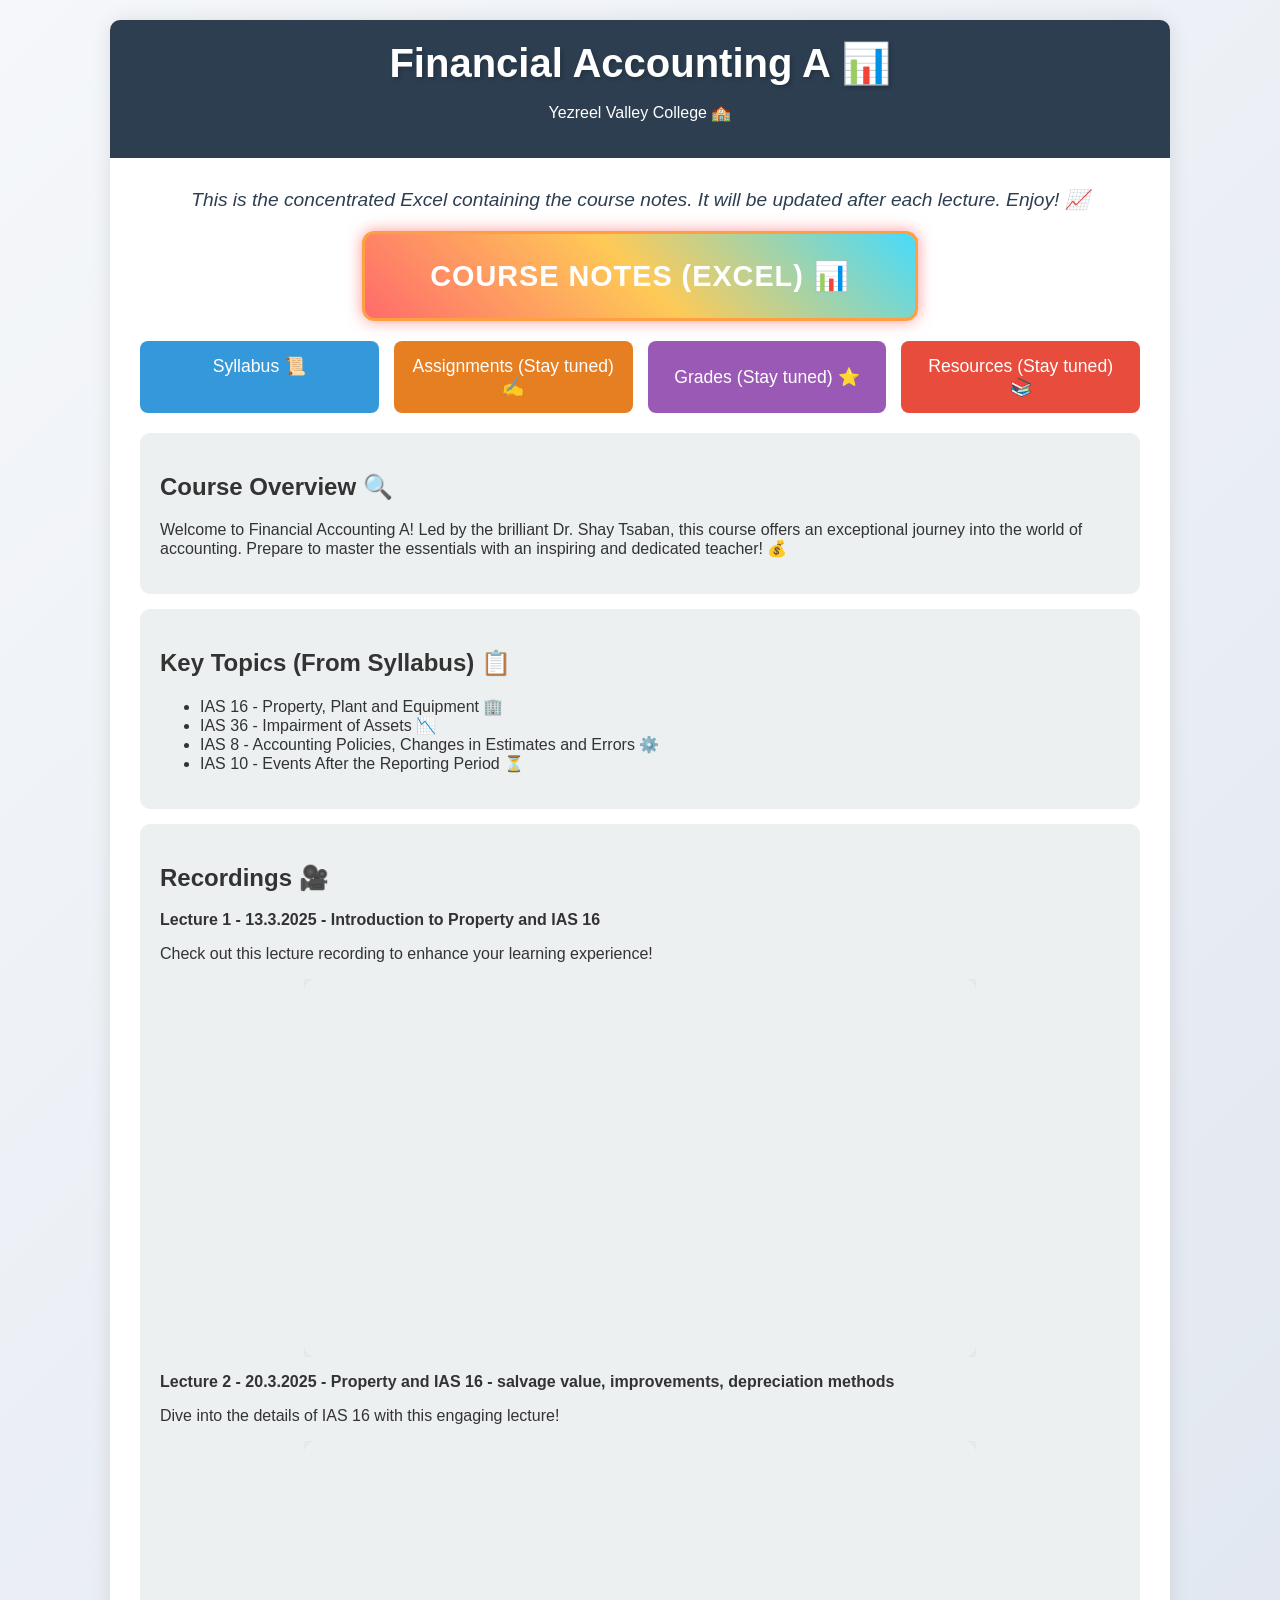
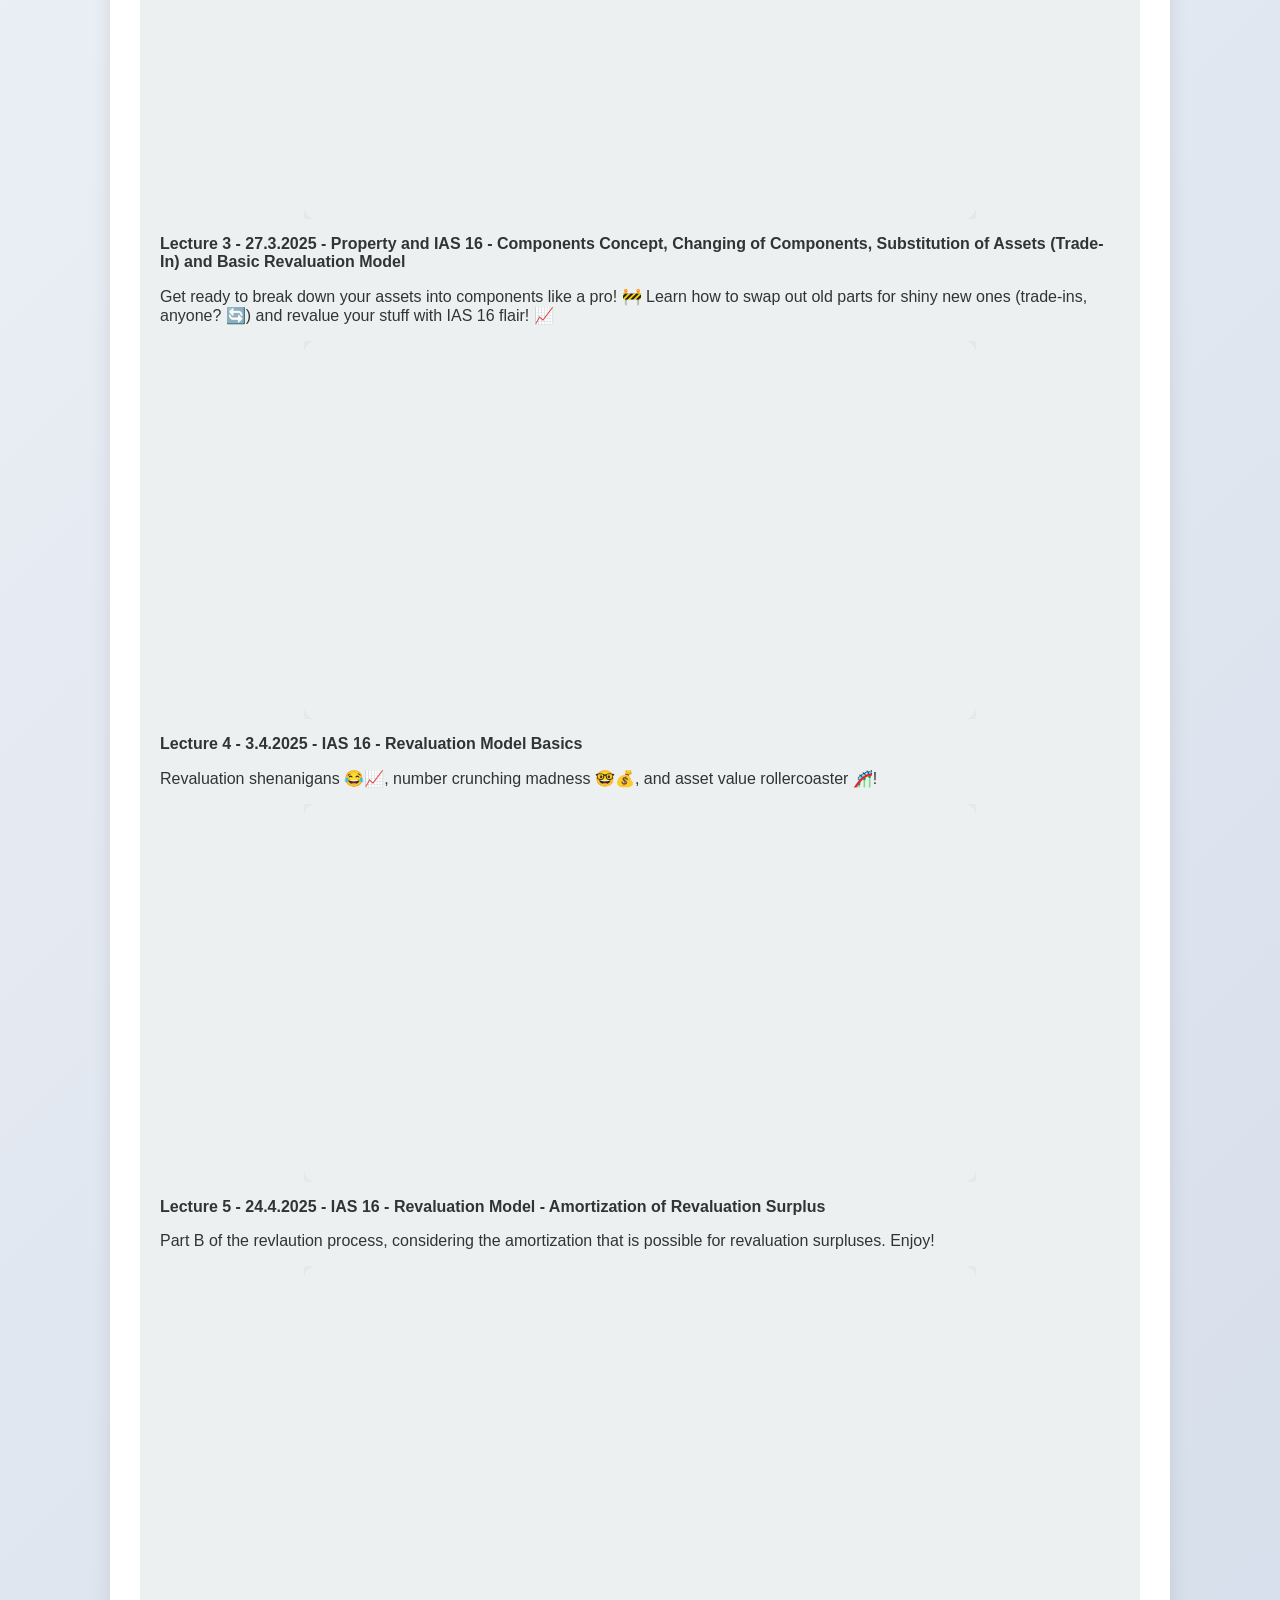
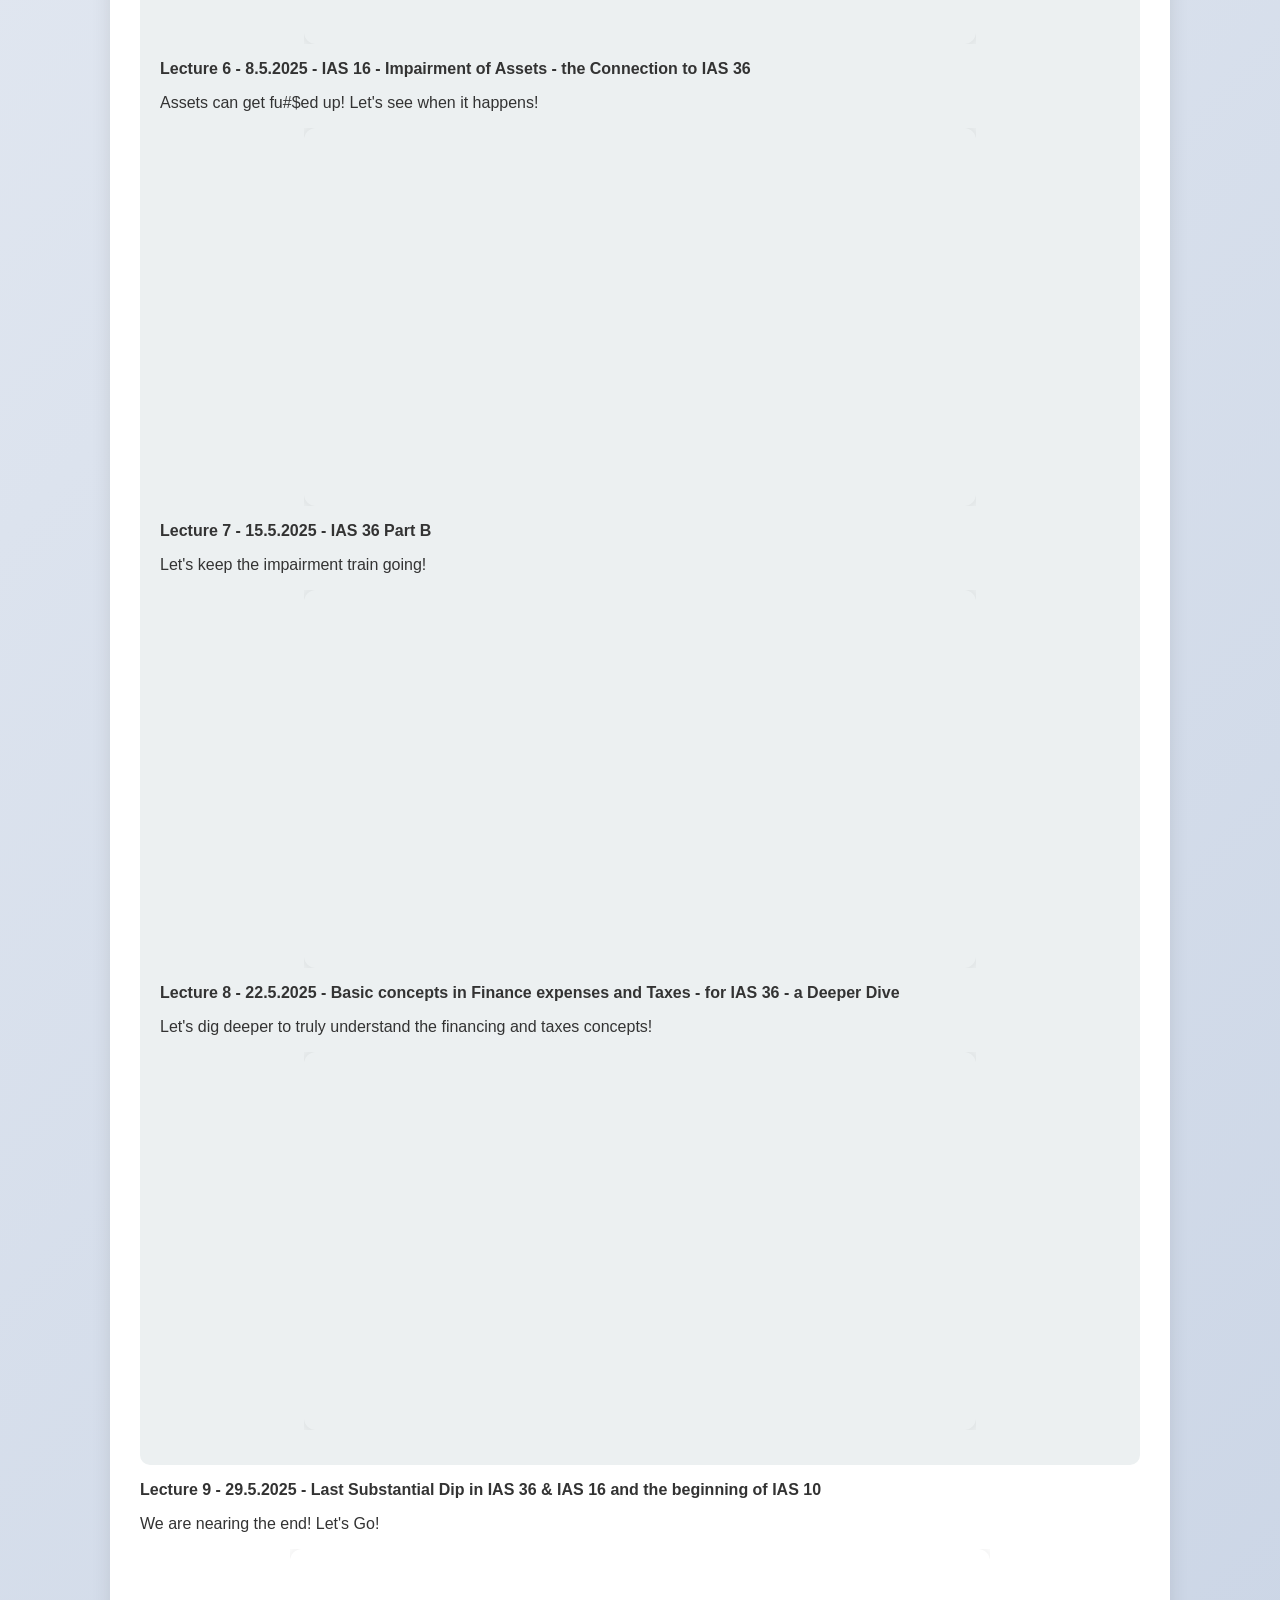
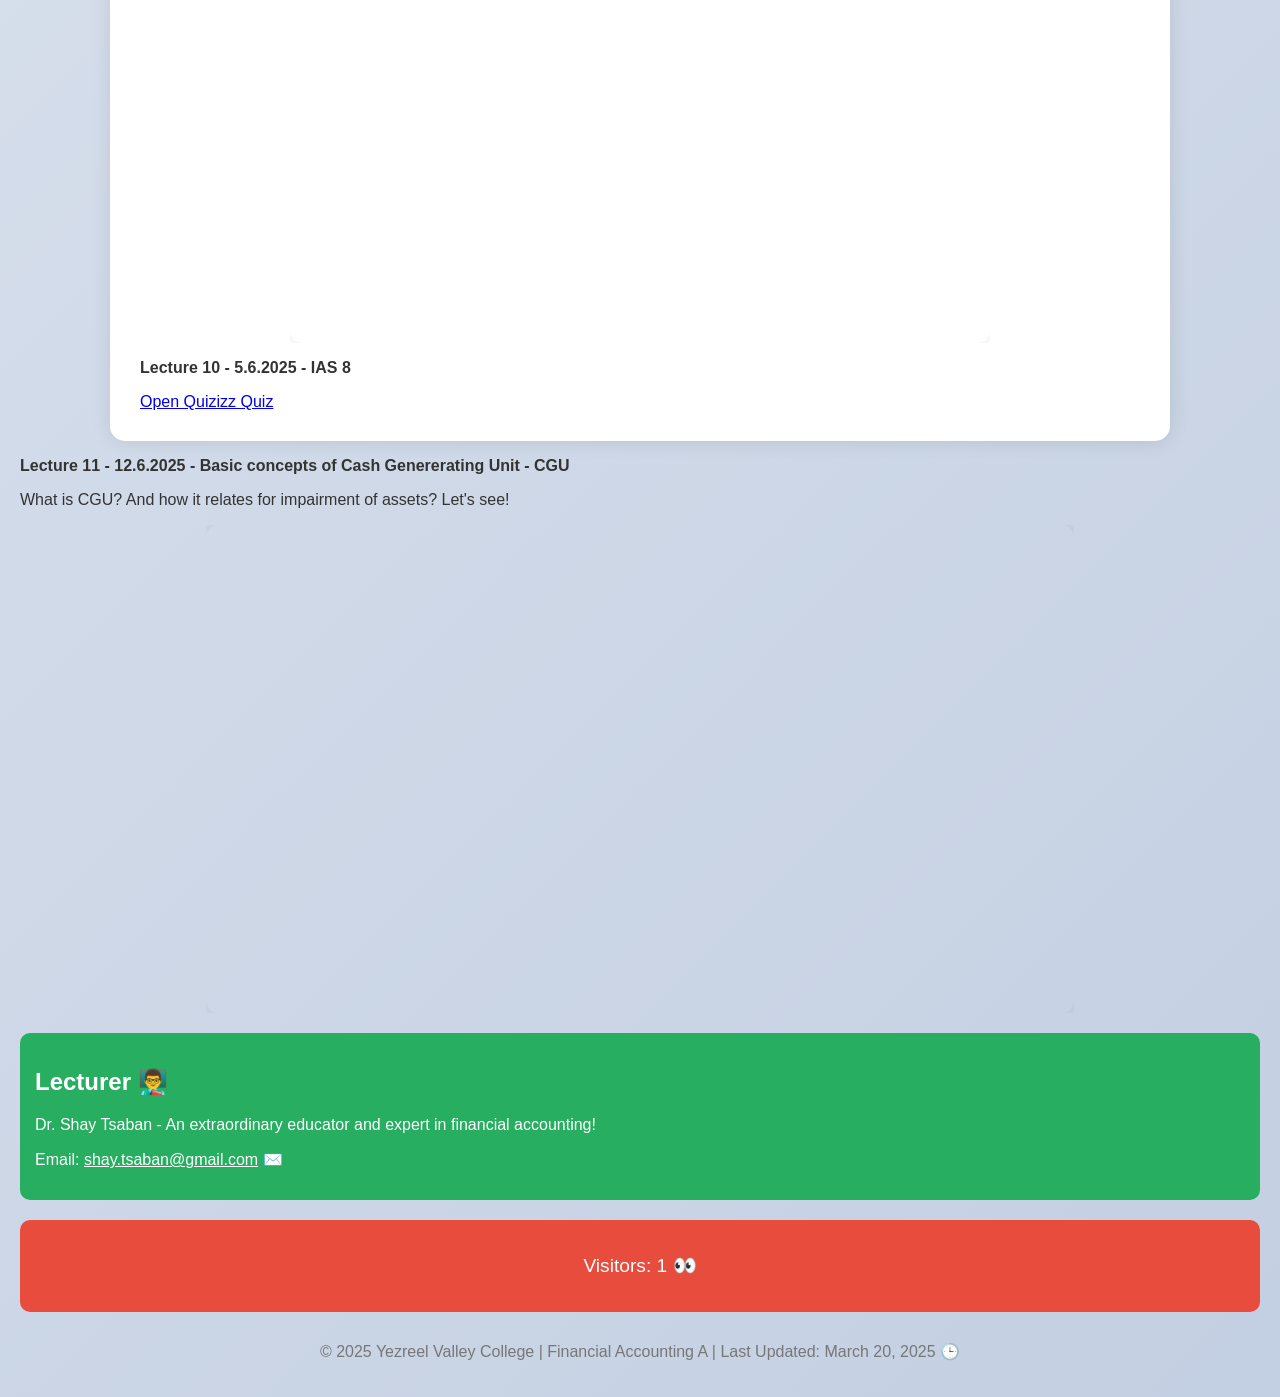
==== index.html @ 27a2b687 "Update index.html" ====
<!DOCTYPE html>
<html lang="en">
<head>
    <meta charset="UTF-8">
    <meta name="viewport" content="width=device-width, initial-scale=1.0">
    <title>Financial Accounting A - Yezreel Valley College 📚</title>
    <style>
        body {
            font-family: 'Arial', sans-serif;
            background: linear-gradient(135deg, #f5f7fa 0%, #c3cfe2 100%);
            margin: 0;
            padding: 20px;
            color: #333;
            overflow-x: hidden;
        }
        .container {
            max-width: 1000px;
            margin: 0 auto;
            background: white;
            border-radius: 15px;
            box-shadow: 0 0 20px rgba(0,0,0,0.1);
            padding: 30px;
            position: relative;
        }
        header {
            text-align: center;
            padding: 20px;
            background: #2c3e50;
            color: white;
            border-radius: 10px 10px 0 0;
            margin: -30px -30px 30px -30px;
            transition: box-shadow 0.3s ease;
        }
        header:hover {
            box-shadow: 0 0 20px rgba(44,62,80,0.8);
        }
        h1 {
            margin: 0;
            font-size: 2.5em;
            text-shadow: 2px 2px 4px rgba(0,0,0,0.2);
        }
        .button-grid {
            display: grid;
            grid-template-columns: repeat(auto-fit, minmax(200px, 1fr));
            gap: 15px;
            margin: 20px 0;
        }
        .btn {
            padding: 15px;
            border: none;
            border-radius: 8px;
            cursor: pointer;
            font-size: 1.1em;
            transition: all 0.3s ease;
            background: #3498db;
            color: white;
            text-decoration: none;
            display: block;
            text-align: center;
            position: relative;
            overflow: hidden;
        }
        .btn:hover {
            transform: translateY(-2px) rotate(2deg);
            box-shadow: 0 5px 15px rgba(0,0,0,0.2);
        }
        .btn::after {
            content: '';
            position: absolute;
            top: 50%;
            left: 50%;
            width: 0;
            height: 0;
            background: rgba(255,255,255,0.2);
            border-radius: 50%;
            transform: translate(-50%, -50%);
            transition: width 0.4s ease, height 0.4s ease;
        }
        .btn:hover::after {
            width: 200%;
            height: 200%;
        }
        .highlight-btn {
            padding: 25px;
            font-size: 1.8em;
            font-weight: bold;
            background: linear-gradient(45deg, #ff6b6b, #feca57, #48dbfb);
            border: 3px solid #ff9f43;
            border-radius: 12px;
            box-shadow: 0 0 15px rgba(255, 107, 107, 0.7);
            margin: 20px auto;
            max-width: 500px;
            text-transform: uppercase;
            letter-spacing: 1px;
            transition: all 0.3s ease;
            display: block;
            text-align: center;
        }
        .highlight-btn:hover {
            transform: scale(1.05) rotate(1deg);
            box-shadow: 0 0 25px rgba(255, 107, 107, 0.9);
        }
        .category {
            background: #ecf0f1;
            padding: 20px;
            border-radius: 10px;
            margin: 15px 0;
            transition: all 0.3s ease;
        }
        .category:hover {
            background: #dfe6e9;
            transform: translateX(5px);
        }
        .lecturer-info {
            background: #27ae60;
            color: white;
            padding: 15px;
            border-radius: 10px;
            margin-top: 20px;
            transition: all 0.3s ease;
        }
        .lecturer-info:hover {
            box-shadow: 0 0 15px rgba(39, 174, 96, 0.7);
        }
        .counter {
            text-align: center;
            padding: 15px;
            background: #e74c3c;
            color: white;
            border-radius: 10px;
            margin-top: 20px;
            font-size: 1.2em;
            transition: all 0.3s ease;
        }
        .counter:hover {
            transform: scale(1.05);
        }
        footer {
            text-align: center;
            margin-top: 30px;
            color: #777;
            transition: all 0.3s ease;
        }
        footer:hover {
            color: #555;
        }
        @keyframes fadeIn {
            from { opacity: 0; }
            to { opacity: 1; }
        }
        @keyframes fadeInUp {
            from { opacity: 0; transform: translateY(20px); }
            to { opacity: 1; transform: translateY(0); }
        }
        @keyframes slideIn {
            from { opacity: 0; transform: translateX(-20px); }
            to { opacity: 1; transform: translateX(0); }
        }
        .container {
            animation: fadeIn 1s ease-in;
        }
        .excel-note {
            margin: 15px 0;
            font-style: italic;
            color: #2c3e50;
            font-size: 1.2em;
            text-align: center;
            transition: all 0.3s ease;
        }
        .excel-note:hover {
            color: #1abc9c;
        }
        .video-container {
            position: relative;
            width: 70%; /* Smaller width */
            margin: 15px auto; /* Centered */
            padding-bottom: 39.375%; /* Adjusted aspect ratio (70% of 56.25%) */
            height: 0;
            overflow: hidden;
            transition: transform 0.3s ease;
        }
        .video-container:hover {
            transform: scale(1.02);
        }
        .video-container iframe {
            position: absolute;
            top: 0;
            left: 0;
            width: 100%;
            height: 100%;
            border-radius: 12px; /* Rounded corners */
            box-shadow: 0 0 15px rgba(0,0,0,0.1);
        }
    </style>
</head>
<body>
    <div class="container">
        <header>
            <h1>Financial Accounting A 📊</h1>
            <p>Yezreel Valley College 🏫</p>
        </header>

        <div class="excel-note">
            This is the concentrated Excel containing the course notes. It will be updated after each lecture. Enjoy! 📈
        </div>
        <a href="https://github.com/shaytsaban/YVCFinAccA/raw/main/Course%20Notes%20-%20YVC%20Fin%20A%20-%202025%20B.xlsx" class="btn highlight-btn">Course Notes (Excel) 📊</a>

        <div class="button-grid">
            <a href="https://github.com/shaytsaban/YVCFinAccA/raw/main/Financial%20Accounting%20A%20-%20Syllabus.pdf" class="btn">Syllabus 📜</a>
            <button class="btn" style="background: #e67e22" onclick="alert('Stay tuned!')">
                Assignments (Stay tuned) ✍️
            </button>
            <button class="btn" style="background: #9b59b6" onclick="alert('Stay tuned!')">
                Grades (Stay tuned) ⭐
            </button>
            <button class="btn" style="background: #e74c3c" onclick="alert('Stay tuned!')">
                Resources (Stay tuned) 📚
            </button>
        </div>

        <div class="category">
            <h2>Course Overview 🔍</h2>
            <p>Welcome to Financial Accounting A! Led by the brilliant Dr. Shay Tsaban, this course offers an exceptional journey into the world of accounting. Prepare to master the essentials with an inspiring and dedicated teacher! 💰</p>
        </div>

        <div class="category">
            <h2>Key Topics (From Syllabus) 📋</h2>
            <ul>
                <li>IAS 16 - Property, Plant and Equipment 🏢</li>
                <li>IAS 36 - Impairment of Assets 📉</li>
                <li>IAS 8 - Accounting Policies, Changes in Estimates and Errors ⚙️</li>
                <li>IAS 10 - Events After the Reporting Period ⏳</li>
            </ul>
        </div>

        <div class="category">
            <h2>Recordings 🎥</h2>
            <p><strong>Lecture 1 - 13.3.2025 - Introduction to Property and IAS 16</strong></p>
            <p>Check out this lecture recording to enhance your learning experience!</p>
            <div class="video-container">
                <iframe src="https://www.youtube.com/embed/DMWg-SrPpmc" frameborder="0" allow="accelerometer; autoplay; clipboard-write; encrypted-media; gyroscope; picture-in-picture" allowfullscreen></iframe>
            </div>
            <p><strong>Lecture 2 - 20.3.2025 - Property and IAS 16 - salvage value, improvements, depreciation methods</strong></p>
            <p>Dive into the details of IAS 16 with this engaging lecture!</p>
            <div class="video-container">
                <iframe src="https://www.youtube.com/embed/LKuo5WRTrh8" frameborder="0" allow="accelerometer; autoplay; clipboard-write; encrypted-media; gyroscope; picture-in-picture" allowfullscreen></iframe>
            </div>
            <p><strong>Lecture 3 - 27.3.2025 - Property and IAS 16 - Components Concept, Changing of Components, Substitution of Assets (Trade-In) and Basic Revaluation Model</strong></p>
            <p>Get ready to break down your assets into components like a pro! 🚧 Learn how to swap out old parts for shiny new ones (trade-ins, anyone? 🔄) and revalue your stuff with IAS 16 flair! 📈</p>
            <div class="video-container">
                <iframe src="https://www.youtube.com/embed/6YOSaDskgyI" frameborder="0" allow="accelerometer; autoplay; clipboard-write; encrypted-media; gyroscope; picture-in-picture" allowfullscreen></iframe>
            </div>
            <p><strong>Lecture 4 - 3.4.2025 - IAS 16 - Revaluation Model Basics</strong></p>
            <p>Revaluation shenanigans 😂📈, number crunching madness 🤓💰, and asset value rollercoaster 🎢!</p>
            <div class="video-container">
                <iframe src="https://www.youtube.com/embed/mf5O8areWRs" frameborder="0" allow="accelerometer; autoplay; clipboard-write; encrypted-media; gyroscope; picture-in-picture" allowfullscreen></iframe>
            </div>
            <p><strong>Lecture 5 - 24.4.2025 - IAS 16 - Revaluation Model - Amortization of Revaluation Surplus </strong></p>
            <p>Part B of the revlaution process, considering the amortization that is possible for revaluation surpluses. Enjoy!</p>
            <div class="video-container">
                <iframe src="https://www.youtube.com/embed/5jWdg-n2x0E" frameborder="0" allow="accelerometer; autoplay; clipboard-write; encrypted-media; gyroscope; picture-in-picture" allowfullscreen></iframe>
            </div>
            <p><strong>Lecture 6 - 8.5.2025 - IAS 16 - Impairment of Assets - the Connection to IAS 36 </strong></p>
            <p>Assets can get fu#$ed up! Let's see when it happens!</p>
            <div class="video-container">
                <iframe src="https://www.youtube.com/embed/Y8Tw2hZIz34" frameborder="0" allow="accelerometer; autoplay; clipboard-write; encrypted-media; gyroscope; picture-in-picture" allowfullscreen></iframe>
            </div>
            <p><strong>Lecture 7 - 15.5.2025 - IAS 36 Part B</strong></p>
            <p>Let's keep the impairment train going!</p>
            <div class="video-container">
                <iframe src="https://www.youtube.com/embed/BpLoh9Jkvlc" frameborder="0" allow="accelerometer; autoplay; clipboard-write; encrypted-media; gyroscope; picture-in-picture" allowfullscreen></iframe>
            </div>
            <p><strong>Lecture 8 - 22.5.2025 - Basic concepts in Finance expenses and Taxes - for IAS 36 - a Deeper Dive</strong></p>
            <p>Let's dig deeper to truly understand the financing and taxes concepts!</p>
            <div class="video-container">
                <iframe src="https://www.youtube.com/embed/7ZWFU-voS34" frameborder="0" allow="accelerometer; autoplay; clipboard-write; encrypted-media; gyroscope; picture-in-picture" allowfullscreen></iframe>
            </div>
            </div>
            <p><strong>Lecture 9 - 29.5.2025 - Last Substantial Dip in IAS 36 & IAS 16 and the beginning of IAS 10</strong></p>
            <p>We are nearing the end! Let's Go!</p>
            <div class="video-container">
                <iframe src="https://www.youtube.com/embed/iEgC9aA9f6A" frameborder="0" allow="accelerometer; autoplay; clipboard-write; encrypted-media; gyroscope; picture-in-picture" allowfullscreen></iframe>
            </div>
            <p><strong>Lecture 10 - 5.6.2025 - IAS 8</strong></p>

        <a href="https://quizizz.com/join?gc=230262&source=liveDashboard" target="_blank">
  Open Quizizz Quiz
</a>

        </div>
            <p><strong>Lecture 11 - 12.6.2025 - Basic concepts of Cash Genererating Unit - CGU</strong></p>
            <p>What is CGU? And how it relates for impairment of assets? Let's see! </p>
            <div class="video-container">
                <iframe src="https://www.youtube.com/embed/0mB-JazwRTM" frameborder="0" allow="accelerometer; autoplay; clipboard-write; encrypted-media; gyroscope; picture-in-picture" allowfullscreen></iframe>
        </div>

        <div class="lecturer-info">
            <h2>Lecturer 👨‍🏫</h2>
            <p>Dr. Shay Tsaban - An extraordinary educator and expert in financial accounting!</p>
            <p>Email: <a href="mailto:shay.tsaban@gmail.com" style="color: #fff; text-decoration: underline;">shay.tsaban@gmail.com</a> ✉️</p>
        </div>

        <div class="counter">
            <p>Visitors: <span id="visitCount">0</span> 👀</p>
        </div>
    </div>

    <footer>
        <p>© 2025 Yezreel Valley College | Financial Accounting A | Last Updated: March 20, 2025 🕒</p>
    </footer>

    <script>
        // Improved visit counter with session handling
        function updateVisitCount() {
            let visits = parseInt(sessionStorage.getItem('visitCount')) || 0;
            if (!sessionStorage.getItem('visited')) {
                visits++;
                sessionStorage.setItem('visitCount', visits);
                sessionStorage.setItem('visited', 'true');
            }
            document.getElementById('visitCount').textContent = visits;
        }

        // Reset visited flag on page unload to count new sessions
        window.addEventListener('unload', () => {
            sessionStorage.removeItem('visited');
        });

        // Update counter on page load
        window.onload = updateVisitCount;

        // Enhanced button animations
        const buttons = document.querySelectorAll('.btn');
        buttons.forEach(btn => {
            btn.addEventListener('click', () => {
                btn.style.transform = 'scale(0.95) rotate(2deg)';
                setTimeout(() => {
                    btn.style.transform = 'scale(1)';
                }, 100);
            });
        });
    </script>
</body>
</html>
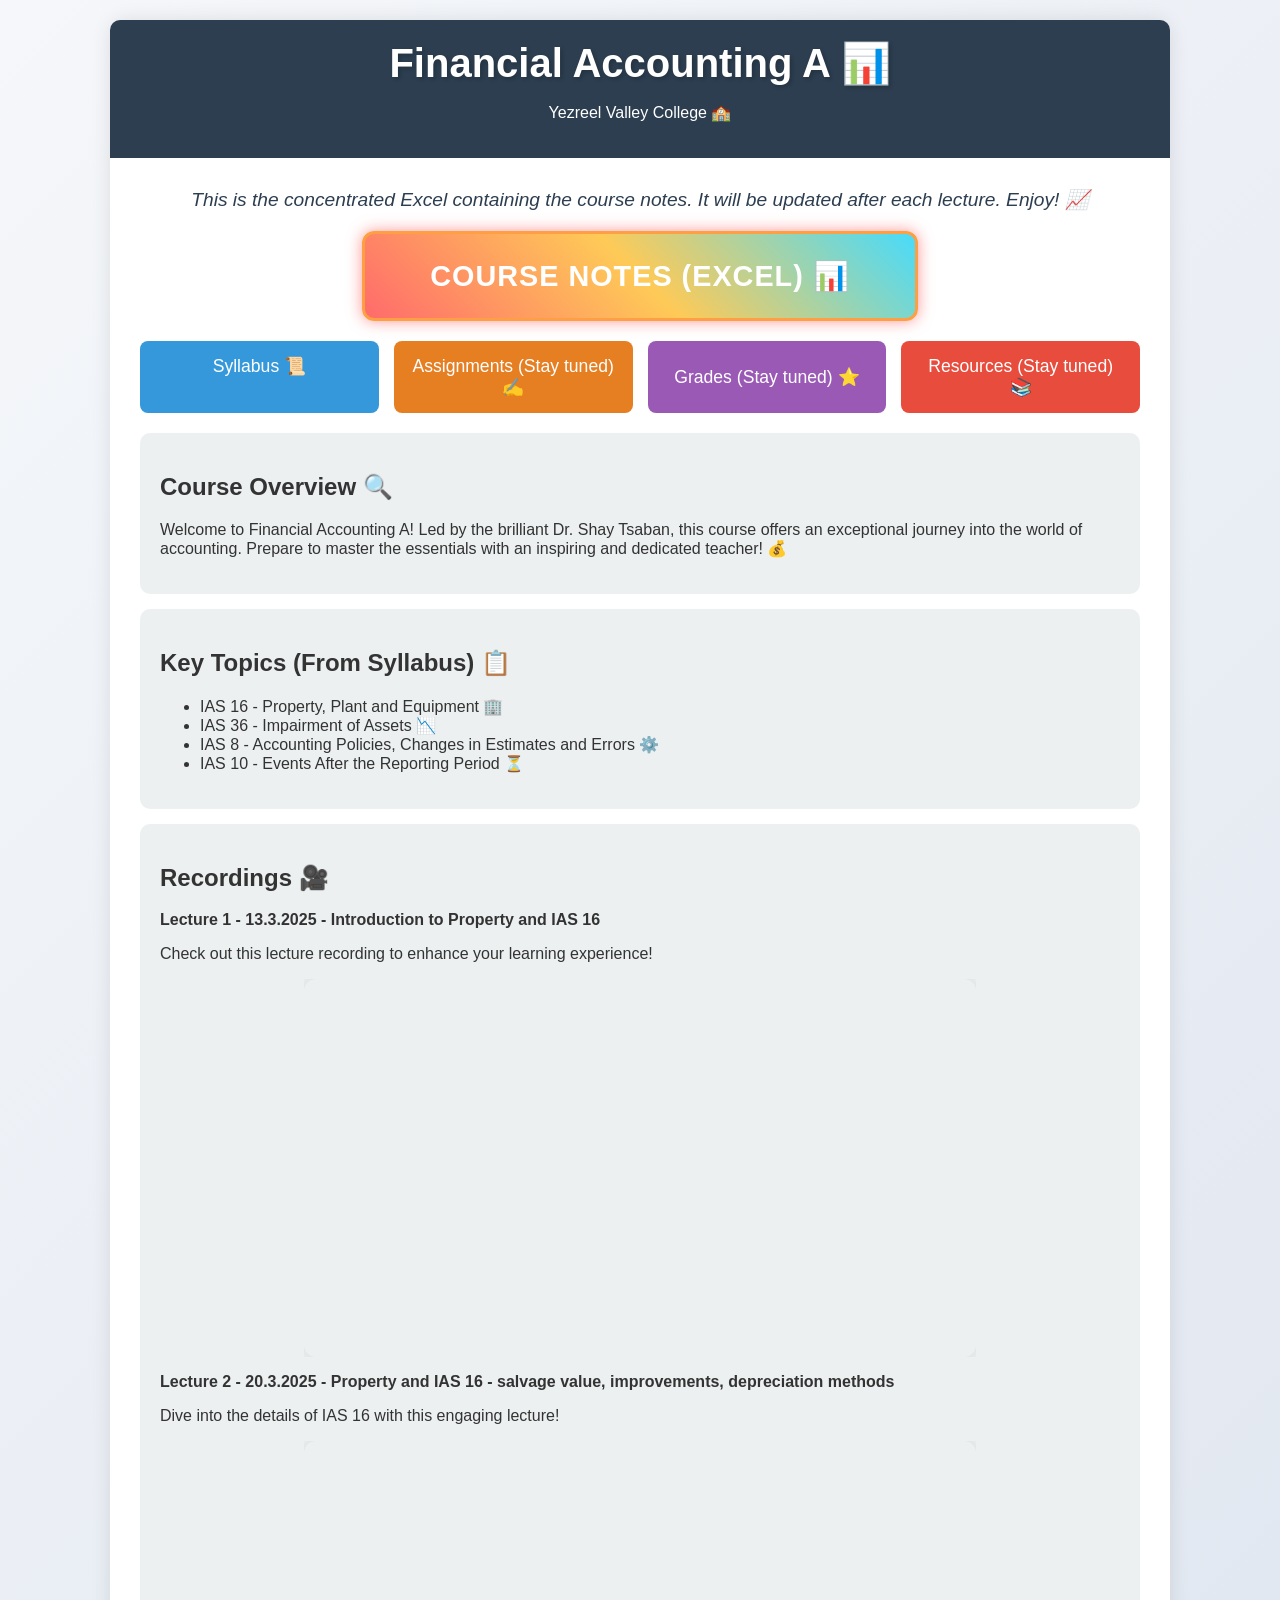
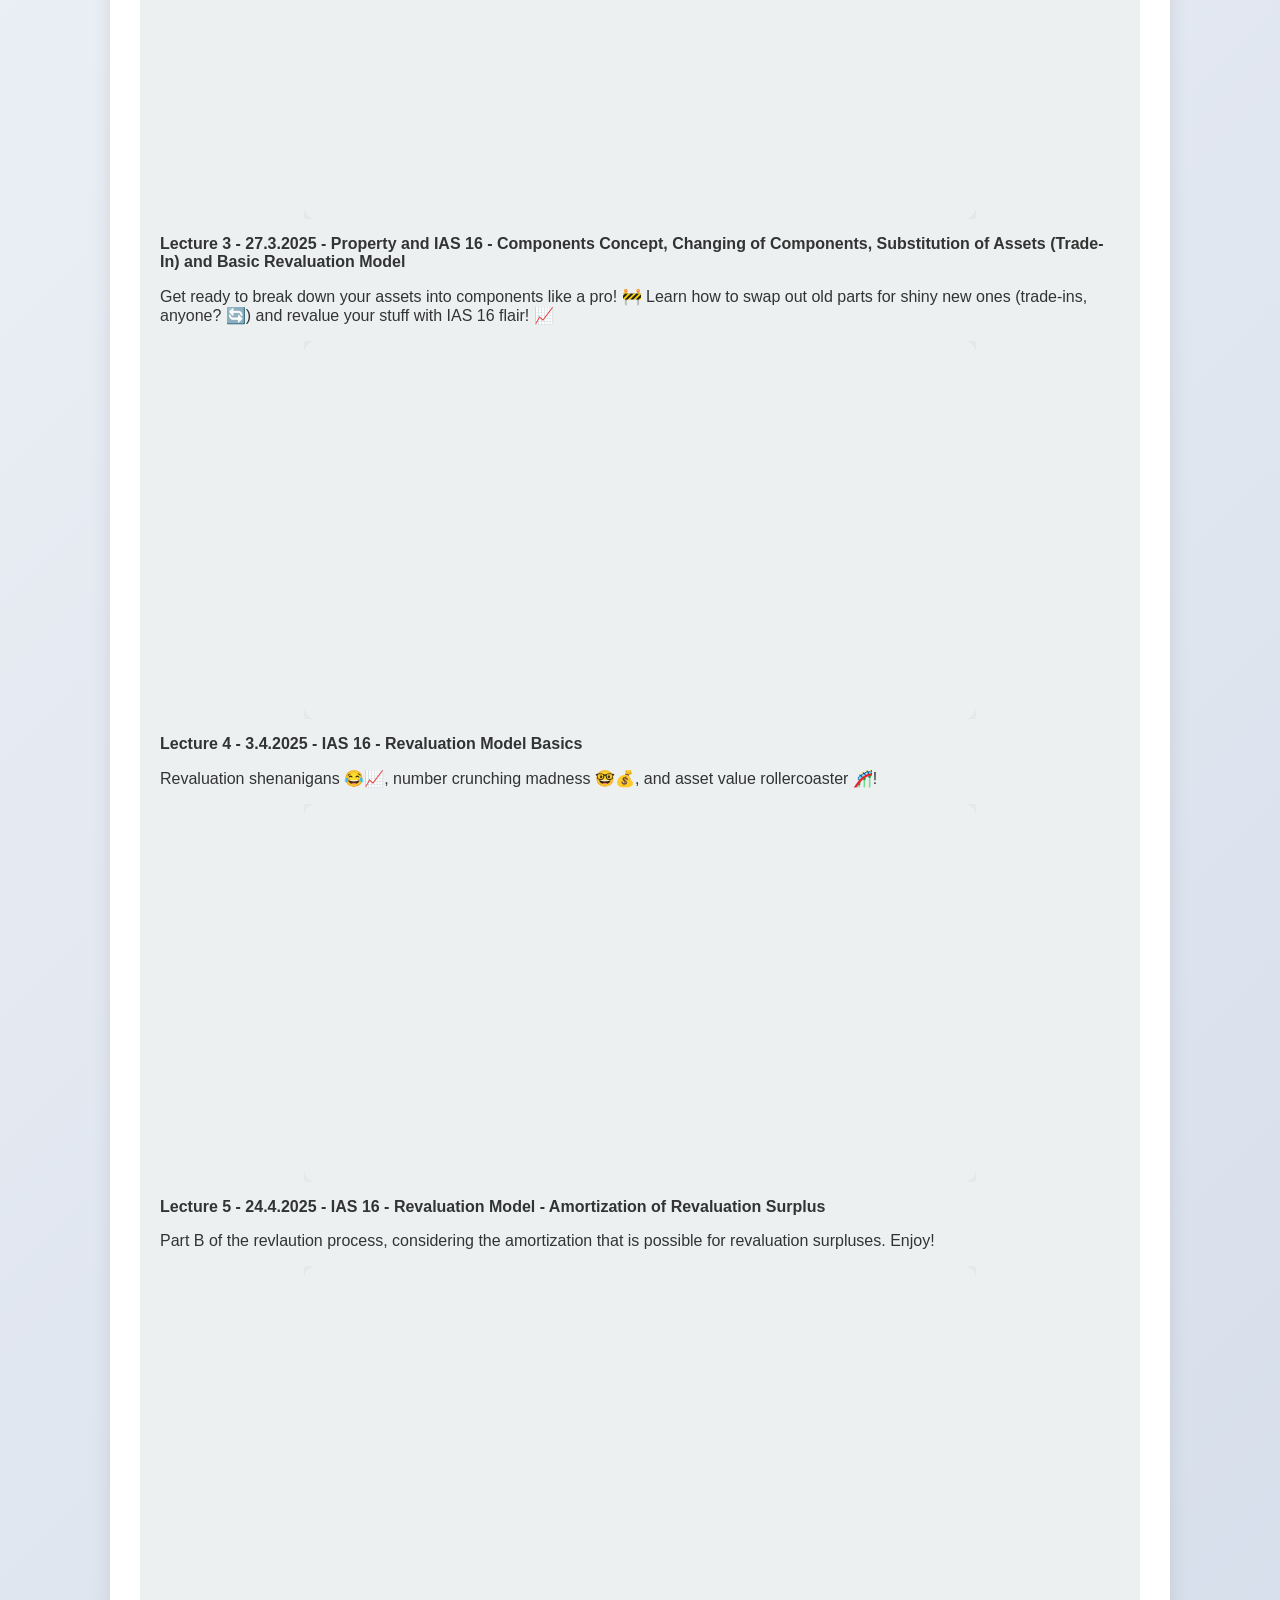
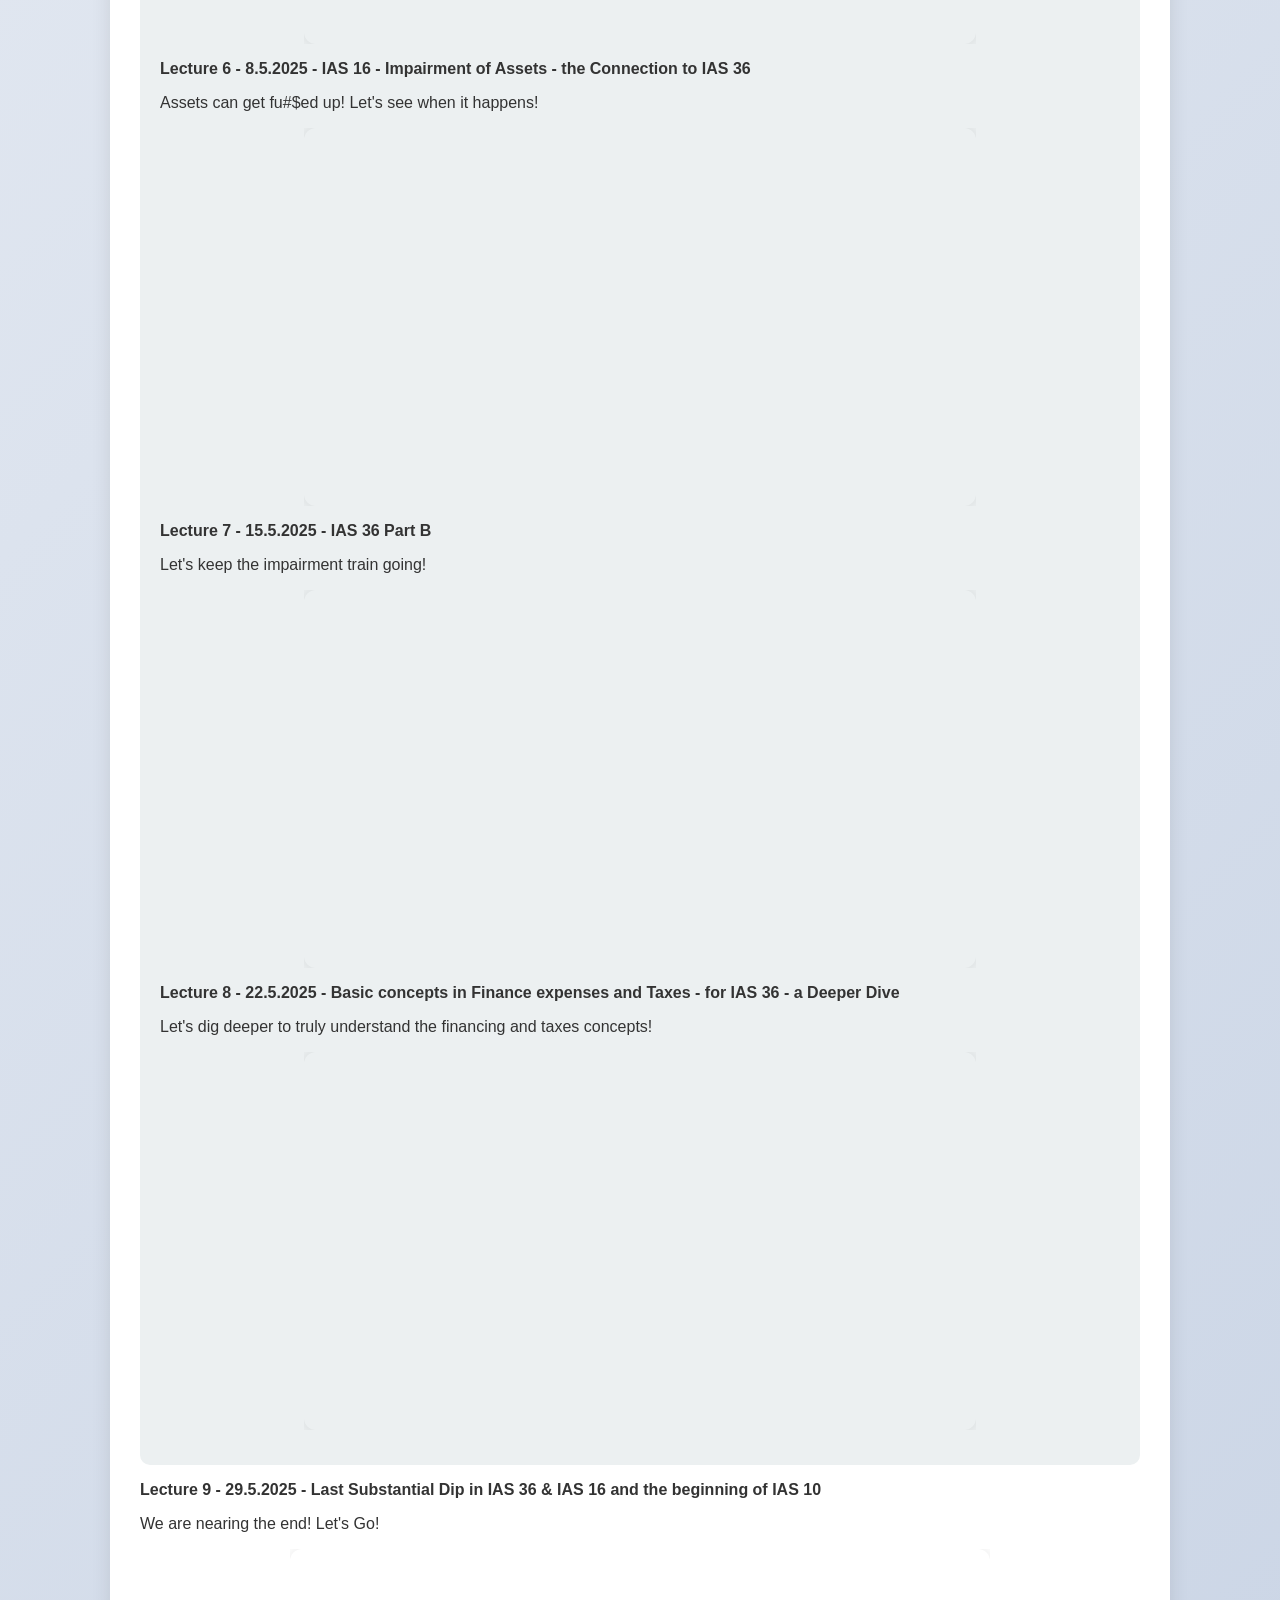
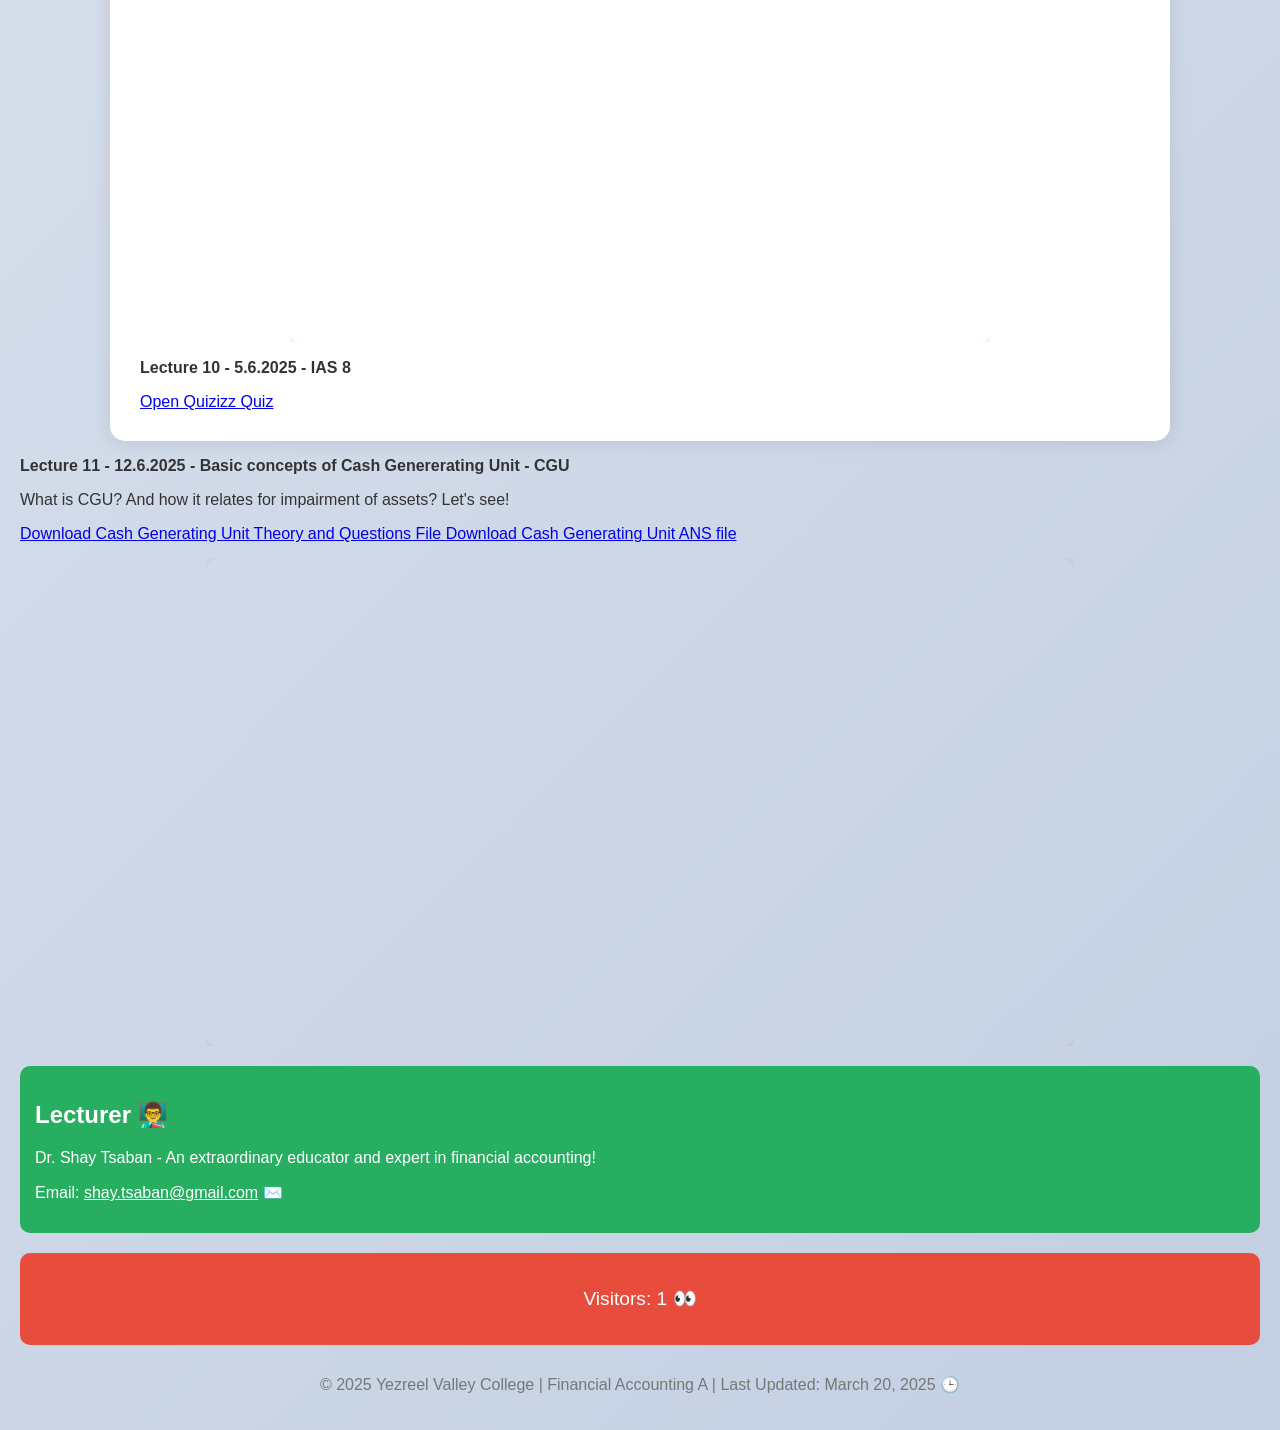
==== commit f83c48e1: "Update index.html" ====
--- a/index.html
+++ b/index.html
@@ -290,6 +290,13 @@
         </div>
             <p><strong>Lecture 11 - 12.6.2025 - Basic concepts of Cash Genererating Unit - CGU</strong></p>
             <p>What is CGU? And how it relates for impairment of assets? Let's see! </p>
+         <a href="https://github.com/shaytsaban/YVCFinAccA/raw/main/Cash Generating Unit - Theory and Questions 2025 B.pdf" class="download-button" download>
+        Download Cash Generating Unit Theory and Questions File
+        </a>
+        <a href="https://github.com/shaytsaban/YVCFinAccA/raw/main/Cash%20Generating%20Unit%20-%20ANS%20-%202025%20B.xlsx" class="download-button" download>
+        Download Cash Generating Unit ANS file
+        </a>
+
             <div class="video-container">
                 <iframe src="https://www.youtube.com/embed/0mB-JazwRTM" frameborder="0" allow="accelerometer; autoplay; clipboard-write; encrypted-media; gyroscope; picture-in-picture" allowfullscreen></iframe>
         </div>
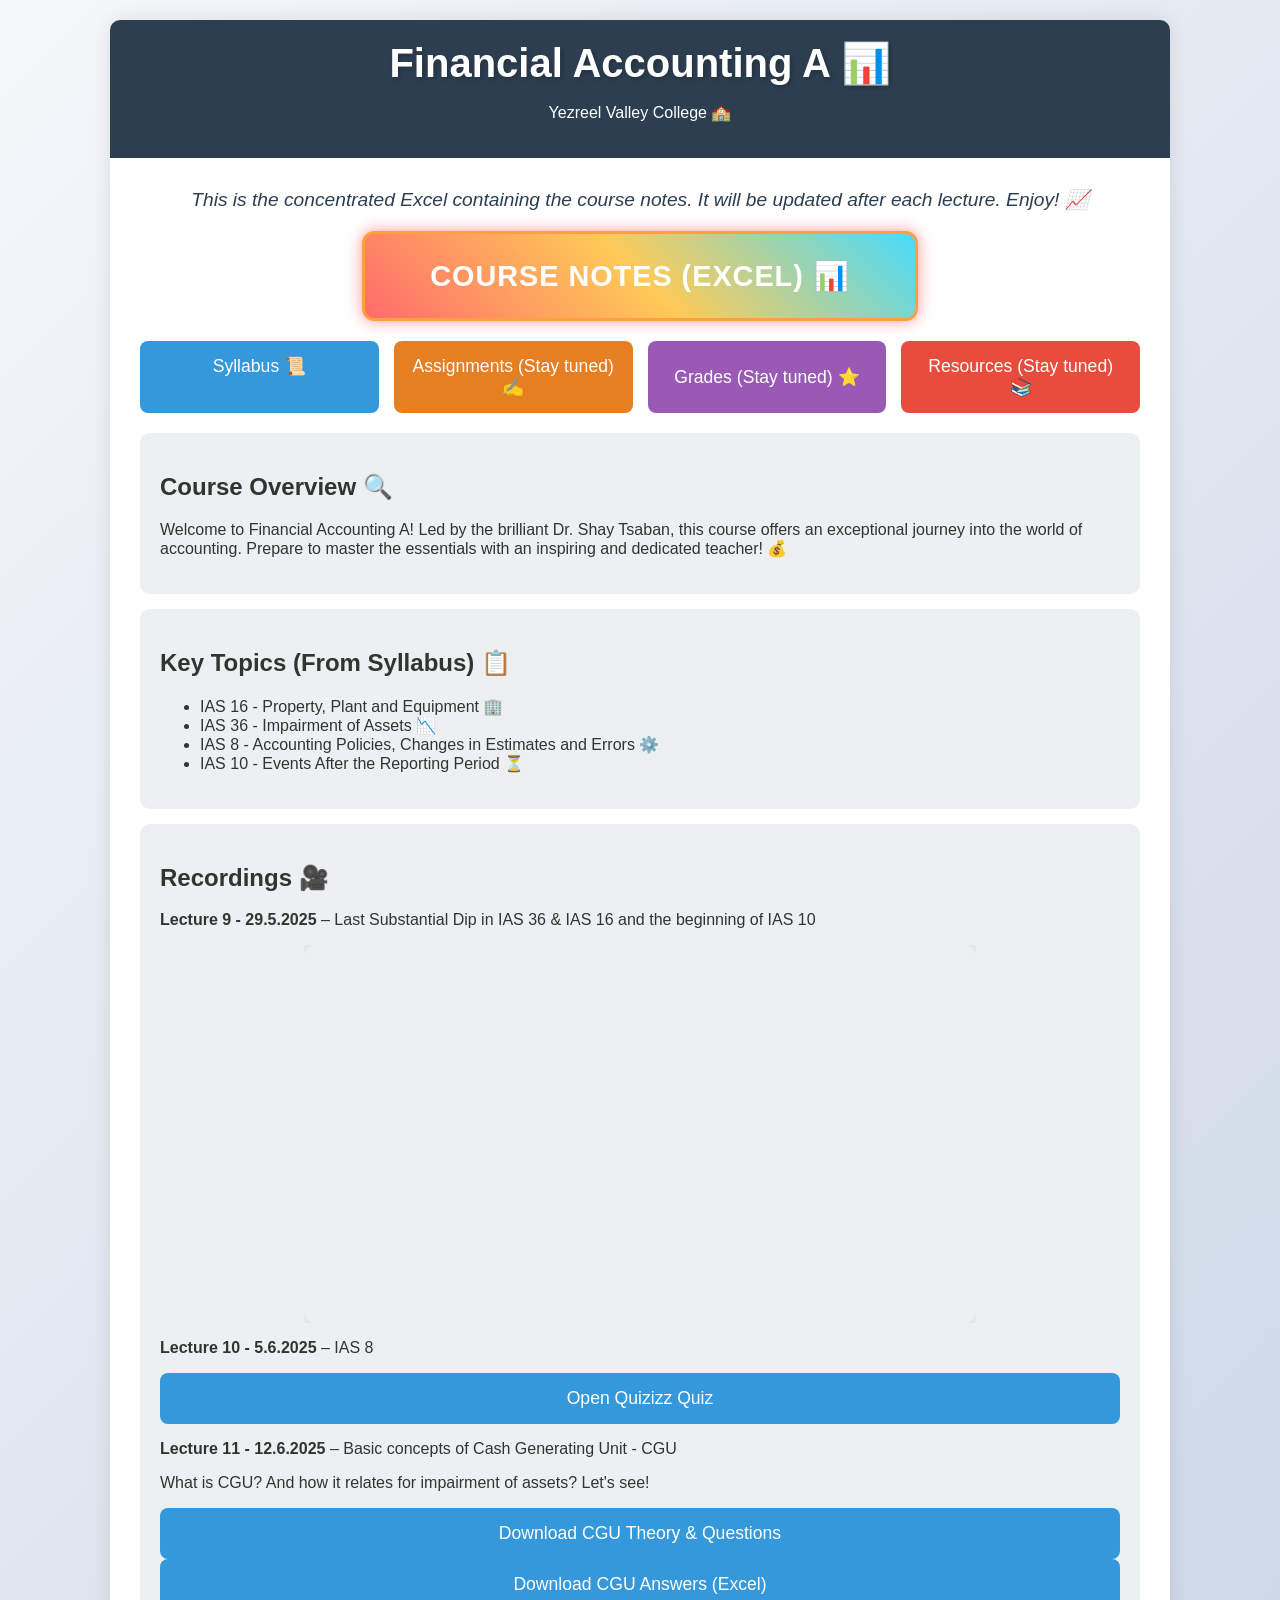
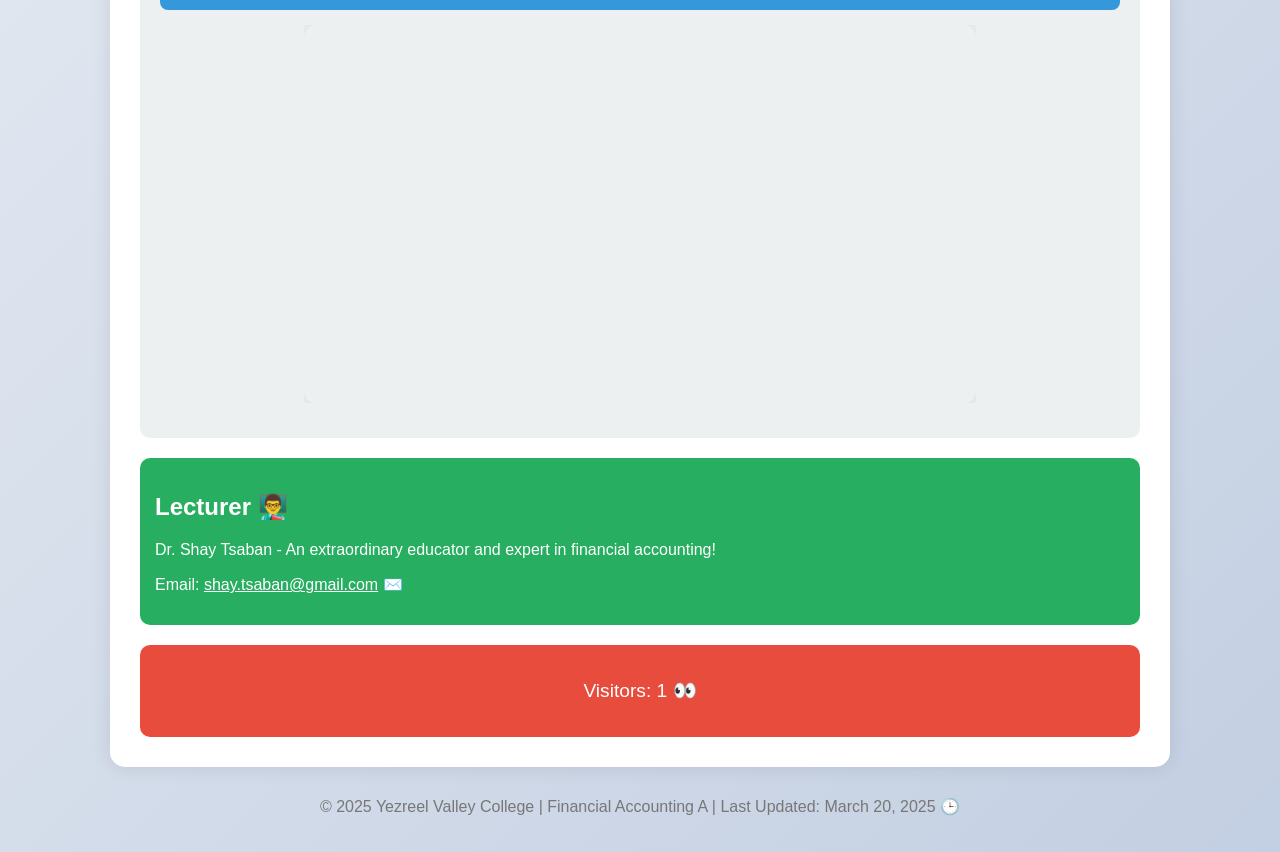
==== commit 4e1aa227: "Update index.html" ====
--- a/index.html
+++ b/index.html
@@ -1,351 +1,272 @@
 <!DOCTYPE html>
 <html lang="en">
 <head>
-    <meta charset="UTF-8">
-    <meta name="viewport" content="width=device-width, initial-scale=1.0">
-    <title>Financial Accounting A - Yezreel Valley College 📚</title>
-    <style>
-        body {
-            font-family: 'Arial', sans-serif;
-            background: linear-gradient(135deg, #f5f7fa 0%, #c3cfe2 100%);
-            margin: 0;
-            padding: 20px;
-            color: #333;
-            overflow-x: hidden;
-        }
-        .container {
-            max-width: 1000px;
-            margin: 0 auto;
-            background: white;
-            border-radius: 15px;
-            box-shadow: 0 0 20px rgba(0,0,0,0.1);
-            padding: 30px;
-            position: relative;
-        }
-        header {
-            text-align: center;
-            padding: 20px;
-            background: #2c3e50;
-            color: white;
-            border-radius: 10px 10px 0 0;
-            margin: -30px -30px 30px -30px;
-            transition: box-shadow 0.3s ease;
-        }
-        header:hover {
-            box-shadow: 0 0 20px rgba(44,62,80,0.8);
-        }
-        h1 {
-            margin: 0;
-            font-size: 2.5em;
-            text-shadow: 2px 2px 4px rgba(0,0,0,0.2);
-        }
-        .button-grid {
-            display: grid;
-            grid-template-columns: repeat(auto-fit, minmax(200px, 1fr));
-            gap: 15px;
-            margin: 20px 0;
-        }
-        .btn {
-            padding: 15px;
-            border: none;
-            border-radius: 8px;
-            cursor: pointer;
-            font-size: 1.1em;
-            transition: all 0.3s ease;
-            background: #3498db;
-            color: white;
-            text-decoration: none;
-            display: block;
-            text-align: center;
-            position: relative;
-            overflow: hidden;
-        }
-        .btn:hover {
-            transform: translateY(-2px) rotate(2deg);
-            box-shadow: 0 5px 15px rgba(0,0,0,0.2);
-        }
-        .btn::after {
-            content: '';
-            position: absolute;
-            top: 50%;
-            left: 50%;
-            width: 0;
-            height: 0;
-            background: rgba(255,255,255,0.2);
-            border-radius: 50%;
-            transform: translate(-50%, -50%);
-            transition: width 0.4s ease, height 0.4s ease;
-        }
-        .btn:hover::after {
-            width: 200%;
-            height: 200%;
-        }
-        .highlight-btn {
-            padding: 25px;
-            font-size: 1.8em;
-            font-weight: bold;
-            background: linear-gradient(45deg, #ff6b6b, #feca57, #48dbfb);
-            border: 3px solid #ff9f43;
-            border-radius: 12px;
-            box-shadow: 0 0 15px rgba(255, 107, 107, 0.7);
-            margin: 20px auto;
-            max-width: 500px;
-            text-transform: uppercase;
-            letter-spacing: 1px;
-            transition: all 0.3s ease;
-            display: block;
-            text-align: center;
-        }
-        .highlight-btn:hover {
-            transform: scale(1.05) rotate(1deg);
-            box-shadow: 0 0 25px rgba(255, 107, 107, 0.9);
-        }
-        .category {
-            background: #ecf0f1;
-            padding: 20px;
-            border-radius: 10px;
-            margin: 15px 0;
-            transition: all 0.3s ease;
-        }
-        .category:hover {
-            background: #dfe6e9;
-            transform: translateX(5px);
-        }
-        .lecturer-info {
-            background: #27ae60;
-            color: white;
-            padding: 15px;
-            border-radius: 10px;
-            margin-top: 20px;
-            transition: all 0.3s ease;
-        }
-        .lecturer-info:hover {
-            box-shadow: 0 0 15px rgba(39, 174, 96, 0.7);
-        }
-        .counter {
-            text-align: center;
-            padding: 15px;
-            background: #e74c3c;
-            color: white;
-            border-radius: 10px;
-            margin-top: 20px;
-            font-size: 1.2em;
-            transition: all 0.3s ease;
-        }
-        .counter:hover {
-            transform: scale(1.05);
-        }
-        footer {
-            text-align: center;
-            margin-top: 30px;
-            color: #777;
-            transition: all 0.3s ease;
-        }
-        footer:hover {
-            color: #555;
-        }
-        @keyframes fadeIn {
-            from { opacity: 0; }
-            to { opacity: 1; }
-        }
-        @keyframes fadeInUp {
-            from { opacity: 0; transform: translateY(20px); }
-            to { opacity: 1; transform: translateY(0); }
-        }
-        @keyframes slideIn {
-            from { opacity: 0; transform: translateX(-20px); }
-            to { opacity: 1; transform: translateX(0); }
-        }
-        .container {
-            animation: fadeIn 1s ease-in;
-        }
-        .excel-note {
-            margin: 15px 0;
-            font-style: italic;
-            color: #2c3e50;
-            font-size: 1.2em;
-            text-align: center;
-            transition: all 0.3s ease;
-        }
-        .excel-note:hover {
-            color: #1abc9c;
-        }
-        .video-container {
-            position: relative;
-            width: 70%; /* Smaller width */
-            margin: 15px auto; /* Centered */
-            padding-bottom: 39.375%; /* Adjusted aspect ratio (70% of 56.25%) */
-            height: 0;
-            overflow: hidden;
-            transition: transform 0.3s ease;
-        }
-        .video-container:hover {
-            transform: scale(1.02);
-        }
-        .video-container iframe {
-            position: absolute;
-            top: 0;
-            left: 0;
-            width: 100%;
-            height: 100%;
-            border-radius: 12px; /* Rounded corners */
-            box-shadow: 0 0 15px rgba(0,0,0,0.1);
-        }
-    </style>
+  <meta charset="UTF-8" />
+  <meta name="viewport" content="width=device-width, initial-scale=1.0"/>
+  <title>Financial Accounting A - Yezreel Valley College 📚</title>
+  <style>
+    body {
+      font-family: 'Arial', sans-serif;
+      background: linear-gradient(135deg, #f5f7fa 0%, #c3cfe2 100%);
+      margin: 0;
+      padding: 20px;
+      color: #333;
+      overflow-x: hidden;
+    }
+    .container {
+      max-width: 1000px;
+      margin: 0 auto;
+      background: white;
+      border-radius: 15px;
+      box-shadow: 0 0 20px rgba(0,0,0,0.1);
+      padding: 30px;
+      animation: fadeIn 1s ease-in;
+    }
+    header {
+      text-align: center;
+      padding: 20px;
+      background: #2c3e50;
+      color: white;
+      border-radius: 10px 10px 0 0;
+      margin: -30px -30px 30px -30px;
+      transition: box-shadow 0.3s ease;
+    }
+    header:hover {
+      box-shadow: 0 0 20px rgba(44,62,80,0.8);
+    }
+    h1 {
+      margin: 0;
+      font-size: 2.5em;
+      text-shadow: 2px 2px 4px rgba(0,0,0,0.2);
+    }
+    .button-grid {
+      display: grid;
+      grid-template-columns: repeat(auto-fit, minmax(200px, 1fr));
+      gap: 15px;
+      margin: 20px 0;
+    }
+    .btn {
+      padding: 15px;
+      border: none;
+      border-radius: 8px;
+      cursor: pointer;
+      font-size: 1.1em;
+      transition: all 0.3s ease;
+      background: #3498db;
+      color: white;
+      text-decoration: none;
+      display: block;
+      text-align: center;
+      position: relative;
+      overflow: hidden;
+    }
+    .btn:hover {
+      transform: translateY(-2px) rotate(2deg);
+      box-shadow: 0 5px 15px rgba(0,0,0,0.2);
+    }
+    .btn::after {
+      content: '';
+      position: absolute;
+      top: 50%;
+      left: 50%;
+      width: 0;
+      height: 0;
+      background: rgba(255,255,255,0.2);
+      border-radius: 50%;
+      transform: translate(-50%, -50%);
+      transition: width 0.4s ease, height 0.4s ease;
+    }
+    .btn:hover::after {
+      width: 200%;
+      height: 200%;
+    }
+    .highlight-btn {
+      padding: 25px;
+      font-size: 1.8em;
+      font-weight: bold;
+      background: linear-gradient(45deg, #ff6b6b, #feca57, #48dbfb);
+      border: 3px solid #ff9f43;
+      border-radius: 12px;
+      box-shadow: 0 0 15px rgba(255, 107, 107, 0.7);
+      margin: 20px auto;
+      max-width: 500px;
+      text-transform: uppercase;
+      letter-spacing: 1px;
+      transition: all 0.3s ease;
+    }
+    .highlight-btn:hover {
+      transform: scale(1.05) rotate(1deg);
+      box-shadow: 0 0 25px rgba(255, 107, 107, 0.9);
+    }
+    .category {
+      background: #ecf0f1;
+      padding: 20px;
+      border-radius: 10px;
+      margin: 15px 0;
+      transition: all 0.3s ease;
+    }
+    .category:hover {
+      background: #dfe6e9;
+      transform: translateX(5px);
+    }
+    .lecturer-info {
+      background: #27ae60;
+      color: white;
+      padding: 15px;
+      border-radius: 10px;
+      margin-top: 20px;
+      transition: all 0.3s ease;
+    }
+    .lecturer-info:hover {
+      box-shadow: 0 0 15px rgba(39, 174, 96, 0.7);
+    }
+    .counter {
+      text-align: center;
+      padding: 15px;
+      background: #e74c3c;
+      color: white;
+      border-radius: 10px;
+      margin-top: 20px;
+      font-size: 1.2em;
+      transition: all 0.3s ease;
+    }
+    .counter:hover {
+      transform: scale(1.05);
+    }
+    footer {
+      text-align: center;
+      margin-top: 30px;
+      color: #777;
+      transition: all 0.3s ease;
+    }
+    footer:hover {
+      color: #555;
+    }
+    .excel-note {
+      margin: 15px 0;
+      font-style: italic;
+      color: #2c3e50;
+      font-size: 1.2em;
+      text-align: center;
+      transition: all 0.3s ease;
+    }
+    .excel-note:hover {
+      color: #1abc9c;
+    }
+    .video-container {
+      position: relative;
+      width: 70%;
+      margin: 15px auto;
+      padding-bottom: 39.375%;
+      height: 0;
+      overflow: hidden;
+      transition: transform 0.3s ease;
+    }
+    .video-container:hover {
+      transform: scale(1.02);
+    }
+    .video-container iframe {
+      position: absolute;
+      top: 0;
+      left: 0;
+      width: 100%;
+      height: 100%;
+      border-radius: 12px;
+      box-shadow: 0 0 15px rgba(0,0,0,0.1);
+    }
+  </style>
 </head>
 <body>
-    <div class="container">
-        <header>
-            <h1>Financial Accounting A 📊</h1>
-            <p>Yezreel Valley College 🏫</p>
-        </header>
-
-        <div class="excel-note">
-            This is the concentrated Excel containing the course notes. It will be updated after each lecture. Enjoy! 📈
-        </div>
-        <a href="https://github.com/shaytsaban/YVCFinAccA/raw/main/Course%20Notes%20-%20YVC%20Fin%20A%20-%202025%20B.xlsx" class="btn highlight-btn">Course Notes (Excel) 📊</a>
-
-        <div class="button-grid">
-            <a href="https://github.com/shaytsaban/YVCFinAccA/raw/main/Financial%20Accounting%20A%20-%20Syllabus.pdf" class="btn">Syllabus 📜</a>
-            <button class="btn" style="background: #e67e22" onclick="alert('Stay tuned!')">
-                Assignments (Stay tuned) ✍️
-            </button>
-            <button class="btn" style="background: #9b59b6" onclick="alert('Stay tuned!')">
-                Grades (Stay tuned) ⭐
-            </button>
-            <button class="btn" style="background: #e74c3c" onclick="alert('Stay tuned!')">
-                Resources (Stay tuned) 📚
-            </button>
-        </div>
-
-        <div class="category">
-            <h2>Course Overview 🔍</h2>
-            <p>Welcome to Financial Accounting A! Led by the brilliant Dr. Shay Tsaban, this course offers an exceptional journey into the world of accounting. Prepare to master the essentials with an inspiring and dedicated teacher! 💰</p>
-        </div>
-
-        <div class="category">
-            <h2>Key Topics (From Syllabus) 📋</h2>
-            <ul>
-                <li>IAS 16 - Property, Plant and Equipment 🏢</li>
-                <li>IAS 36 - Impairment of Assets 📉</li>
-                <li>IAS 8 - Accounting Policies, Changes in Estimates and Errors ⚙️</li>
-                <li>IAS 10 - Events After the Reporting Period ⏳</li>
-            </ul>
-        </div>
-
-        <div class="category">
-            <h2>Recordings 🎥</h2>
-            <p><strong>Lecture 1 - 13.3.2025 - Introduction to Property and IAS 16</strong></p>
-            <p>Check out this lecture recording to enhance your learning experience!</p>
-            <div class="video-container">
-                <iframe src="https://www.youtube.com/embed/DMWg-SrPpmc" frameborder="0" allow="accelerometer; autoplay; clipboard-write; encrypted-media; gyroscope; picture-in-picture" allowfullscreen></iframe>
-            </div>
-            <p><strong>Lecture 2 - 20.3.2025 - Property and IAS 16 - salvage value, improvements, depreciation methods</strong></p>
-            <p>Dive into the details of IAS 16 with this engaging lecture!</p>
-            <div class="video-container">
-                <iframe src="https://www.youtube.com/embed/LKuo5WRTrh8" frameborder="0" allow="accelerometer; autoplay; clipboard-write; encrypted-media; gyroscope; picture-in-picture" allowfullscreen></iframe>
-            </div>
-            <p><strong>Lecture 3 - 27.3.2025 - Property and IAS 16 - Components Concept, Changing of Components, Substitution of Assets (Trade-In) and Basic Revaluation Model</strong></p>
-            <p>Get ready to break down your assets into components like a pro! 🚧 Learn how to swap out old parts for shiny new ones (trade-ins, anyone? 🔄) and revalue your stuff with IAS 16 flair! 📈</p>
-            <div class="video-container">
-                <iframe src="https://www.youtube.com/embed/6YOSaDskgyI" frameborder="0" allow="accelerometer; autoplay; clipboard-write; encrypted-media; gyroscope; picture-in-picture" allowfullscreen></iframe>
-            </div>
-            <p><strong>Lecture 4 - 3.4.2025 - IAS 16 - Revaluation Model Basics</strong></p>
-            <p>Revaluation shenanigans 😂📈, number crunching madness 🤓💰, and asset value rollercoaster 🎢!</p>
-            <div class="video-container">
-                <iframe src="https://www.youtube.com/embed/mf5O8areWRs" frameborder="0" allow="accelerometer; autoplay; clipboard-write; encrypted-media; gyroscope; picture-in-picture" allowfullscreen></iframe>
-            </div>
-            <p><strong>Lecture 5 - 24.4.2025 - IAS 16 - Revaluation Model - Amortization of Revaluation Surplus </strong></p>
-            <p>Part B of the revlaution process, considering the amortization that is possible for revaluation surpluses. Enjoy!</p>
-            <div class="video-container">
-                <iframe src="https://www.youtube.com/embed/5jWdg-n2x0E" frameborder="0" allow="accelerometer; autoplay; clipboard-write; encrypted-media; gyroscope; picture-in-picture" allowfullscreen></iframe>
-            </div>
-            <p><strong>Lecture 6 - 8.5.2025 - IAS 16 - Impairment of Assets - the Connection to IAS 36 </strong></p>
-            <p>Assets can get fu#$ed up! Let's see when it happens!</p>
-            <div class="video-container">
-                <iframe src="https://www.youtube.com/embed/Y8Tw2hZIz34" frameborder="0" allow="accelerometer; autoplay; clipboard-write; encrypted-media; gyroscope; picture-in-picture" allowfullscreen></iframe>
-            </div>
-            <p><strong>Lecture 7 - 15.5.2025 - IAS 36 Part B</strong></p>
-            <p>Let's keep the impairment train going!</p>
-            <div class="video-container">
-                <iframe src="https://www.youtube.com/embed/BpLoh9Jkvlc" frameborder="0" allow="accelerometer; autoplay; clipboard-write; encrypted-media; gyroscope; picture-in-picture" allowfullscreen></iframe>
-            </div>
-            <p><strong>Lecture 8 - 22.5.2025 - Basic concepts in Finance expenses and Taxes - for IAS 36 - a Deeper Dive</strong></p>
-            <p>Let's dig deeper to truly understand the financing and taxes concepts!</p>
-            <div class="video-container">
-                <iframe src="https://www.youtube.com/embed/7ZWFU-voS34" frameborder="0" allow="accelerometer; autoplay; clipboard-write; encrypted-media; gyroscope; picture-in-picture" allowfullscreen></iframe>
-            </div>
-            </div>
-            <p><strong>Lecture 9 - 29.5.2025 - Last Substantial Dip in IAS 36 & IAS 16 and the beginning of IAS 10</strong></p>
-            <p>We are nearing the end! Let's Go!</p>
-            <div class="video-container">
-                <iframe src="https://www.youtube.com/embed/iEgC9aA9f6A" frameborder="0" allow="accelerometer; autoplay; clipboard-write; encrypted-media; gyroscope; picture-in-picture" allowfullscreen></iframe>
-            </div>
-            <p><strong>Lecture 10 - 5.6.2025 - IAS 8</strong></p>
-
-        <a href="https://quizizz.com/join?gc=230262&source=liveDashboard" target="_blank">
-  Open Quizizz Quiz
-</a>
-
-        </div>
-            <p><strong>Lecture 11 - 12.6.2025 - Basic concepts of Cash Genererating Unit - CGU</strong></p>
-            <p>What is CGU? And how it relates for impairment of assets? Let's see! </p>
-         <a href="https://github.com/shaytsaban/YVCFinAccA/raw/main/Cash Generating Unit - Theory and Questions 2025 B.pdf" class="download-button" download>
-        Download Cash Generating Unit Theory and Questions File
-        </a>
-        <a href="https://github.com/shaytsaban/YVCFinAccA/raw/main/Cash%20Generating%20Unit%20-%20ANS%20-%202025%20B.xlsx" class="download-button" download>
-        Download Cash Generating Unit ANS file
-        </a>
-
-            <div class="video-container">
-                <iframe src="https://www.youtube.com/embed/0mB-JazwRTM" frameborder="0" allow="accelerometer; autoplay; clipboard-write; encrypted-media; gyroscope; picture-in-picture" allowfullscreen></iframe>
-        </div>
-
-        <div class="lecturer-info">
-            <h2>Lecturer 👨‍🏫</h2>
-            <p>Dr. Shay Tsaban - An extraordinary educator and expert in financial accounting!</p>
-            <p>Email: <a href="mailto:shay.tsaban@gmail.com" style="color: #fff; text-decoration: underline;">shay.tsaban@gmail.com</a> ✉️</p>
-        </div>
-
-        <div class="counter">
-            <p>Visitors: <span id="visitCount">0</span> 👀</p>
-        </div>
-    </div>
-
-    <footer>
-        <p>© 2025 Yezreel Valley College | Financial Accounting A | Last Updated: March 20, 2025 🕒</p>
-    </footer>
-
-    <script>
-        // Improved visit counter with session handling
-        function updateVisitCount() {
-            let visits = parseInt(sessionStorage.getItem('visitCount')) || 0;
-            if (!sessionStorage.getItem('visited')) {
-                visits++;
-                sessionStorage.setItem('visitCount', visits);
-                sessionStorage.setItem('visited', 'true');
-            }
-            document.getElementById('visitCount').textContent = visits;
-        }
-
-        // Reset visited flag on page unload to count new sessions
-        window.addEventListener('unload', () => {
-            sessionStorage.removeItem('visited');
-        });
-
-        // Update counter on page load
-        window.onload = updateVisitCount;
-
-        // Enhanced button animations
-        const buttons = document.querySelectorAll('.btn');
-        buttons.forEach(btn => {
-            btn.addEventListener('click', () => {
-                btn.style.transform = 'scale(0.95) rotate(2deg)';
-                setTimeout(() => {
-                    btn.style.transform = 'scale(1)';
-                }, 100);
-            });
-        });
-    </script>
+  <div class="container">
+    <header>
+      <h1>Financial Accounting A 📊</h1>
+      <p>Yezreel Valley College 🏫</p>
+    </header>
+
+    <div class="excel-note">
+      This is the concentrated Excel containing the course notes. It will be updated after each lecture. Enjoy! 📈
+    </div>
+    <a href="https://github.com/shaytsaban/YVCFinAccA/raw/main/Course%20Notes%20-%20YVC%20Fin%20A%20-%202025%20B.xlsx" class="btn highlight-btn">Course Notes (Excel) 📊</a>
+
+    <div class="button-grid">
+      <a href="https://github.com/shaytsaban/YVCFinAccA/raw/main/Financial%20Accounting%20A%20-%20Syllabus.pdf" class="btn">Syllabus 📜</a>
+      <button class="btn" style="background: #e67e22" onclick="alert('Stay tuned!')">Assignments (Stay tuned) ✍️</button>
+      <button class="btn" style="background: #9b59b6" onclick="alert('Stay tuned!')">Grades (Stay tuned) ⭐</button>
+      <button class="btn" style="background: #e74c3c" onclick="alert('Stay tuned!')">Resources (Stay tuned) 📚</button>
+    </div>
+
+    <div class="category">
+      <h2>Course Overview 🔍</h2>
+      <p>Welcome to Financial Accounting A! Led by the brilliant Dr. Shay Tsaban, this course offers an exceptional journey into the world of accounting. Prepare to master the essentials with an inspiring and dedicated teacher! 💰</p>
+    </div>
+
+    <div class="category">
+      <h2>Key Topics (From Syllabus) 📋</h2>
+      <ul>
+        <li>IAS 16 - Property, Plant and Equipment 🏢</li>
+        <li>IAS 36 - Impairment of Assets 📉</li>
+        <li>IAS 8 - Accounting Policies, Changes in Estimates and Errors ⚙️</li>
+        <li>IAS 10 - Events After the Reporting Period ⏳</li>
+      </ul>
+    </div>
+
+    <div class="category">
+      <h2>Recordings 🎥</h2>
+
+      <!-- Lectures 1–9 stay unchanged -->
+
+      <p><strong>Lecture 9 - 29.5.2025</strong> – Last Substantial Dip in IAS 36 & IAS 16 and the beginning of IAS 10</p>
+      <div class="video-container"><iframe src="https://www.youtube.com/embed/iEgC9aA9f6A" frameborder="0" allowfullscreen></iframe></div>
+
+      <p><strong>Lecture 10 - 5.6.2025</strong> – IAS 8</p>
+      <a href="https://quizizz.com/join?gc=230262&source=liveDashboard" class="btn" target="_blank">Open Quizizz Quiz</a>
+
+      <p><strong>Lecture 11 - 12.6.2025</strong> – Basic concepts of Cash Generating Unit - CGU</p>
+      <p>What is CGU? And how it relates for impairment of assets? Let's see!</p>
+      <a href="https://github.com/shaytsaban/YVCFinAccA/raw/main/Cash%20Generating%20Unit%20-%20Theory%20and%20Questions%202025%20B.pdf" class="btn" download>Download CGU Theory & Questions</a>
+      <a href="https://github.com/shaytsaban/YVCFinAccA/raw/main/Cash%20Generating%20Unit%20-%20ANS%20-%202025%20B.xlsx" class="btn" download>Download CGU Answers (Excel)</a>
+      <div class="video-container"><iframe src="https://www.youtube.com/embed/0mB-JazwRTM" frameborder="0" allowfullscreen></iframe></div>
+    </div>
+
+    <div class="lecturer-info">
+      <h2>Lecturer 👨‍🏫</h2>
+      <p>Dr. Shay Tsaban - An extraordinary educator and expert in financial accounting!</p>
+      <p>Email: <a href="mailto:shay.tsaban@gmail.com" style="color: #fff; text-decoration: underline;">shay.tsaban@gmail.com</a> ✉️</p>
+    </div>
+
+    <div class="counter">
+      <p>Visitors: <span id="visitCount">0</span> 👀</p>
+    </div>
+  </div>
+
+  <footer>
+    <p>© 2025 Yezreel Valley College | Financial Accounting A | Last Updated: March 20, 2025 🕒</p>
+  </footer>
+
+  <script>
+    function updateVisitCount() {
+      let visits = parseInt(sessionStorage.getItem('visitCount')) || 0;
+      if (!sessionStorage.getItem('visited')) {
+        visits++;
+        sessionStorage.setItem('visitCount', visits);
+        sessionStorage.setItem('visited', 'true');
+      }
+      document.getElementById('visitCount').textContent = visits;
+    }
+    window.addEventListener('unload', () => {
+      sessionStorage.removeItem('visited');
+    });
+    window.onload = updateVisitCount;
+
+    const buttons = document.querySelectorAll('.btn');
+    buttons.forEach(btn => {
+      btn.addEventListener('click', () => {
+        btn.style.transform = 'scale(0.95) rotate(2deg)';
+        setTimeout(() => {
+          btn.style.transform = 'scale(1)';
+        }, 100);
+      });
+    });
+  </script>
 </body>
 </html>
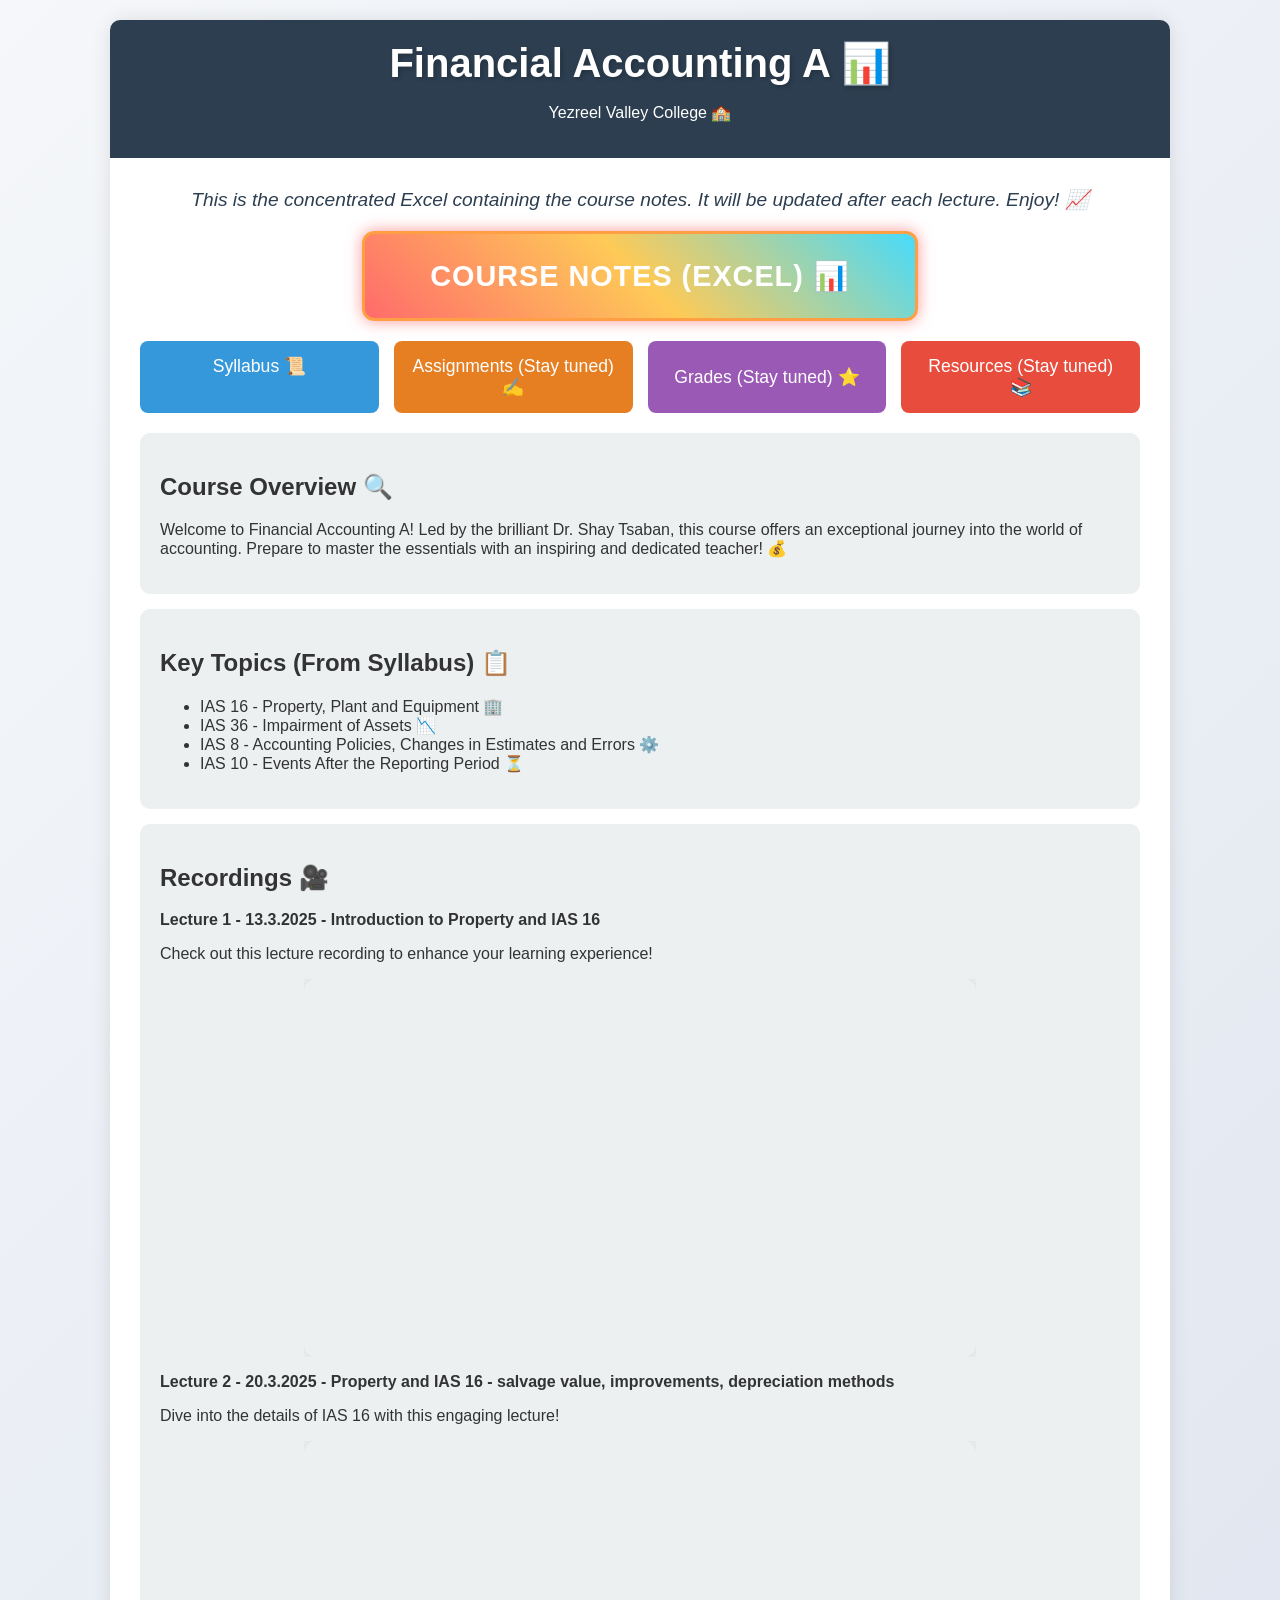
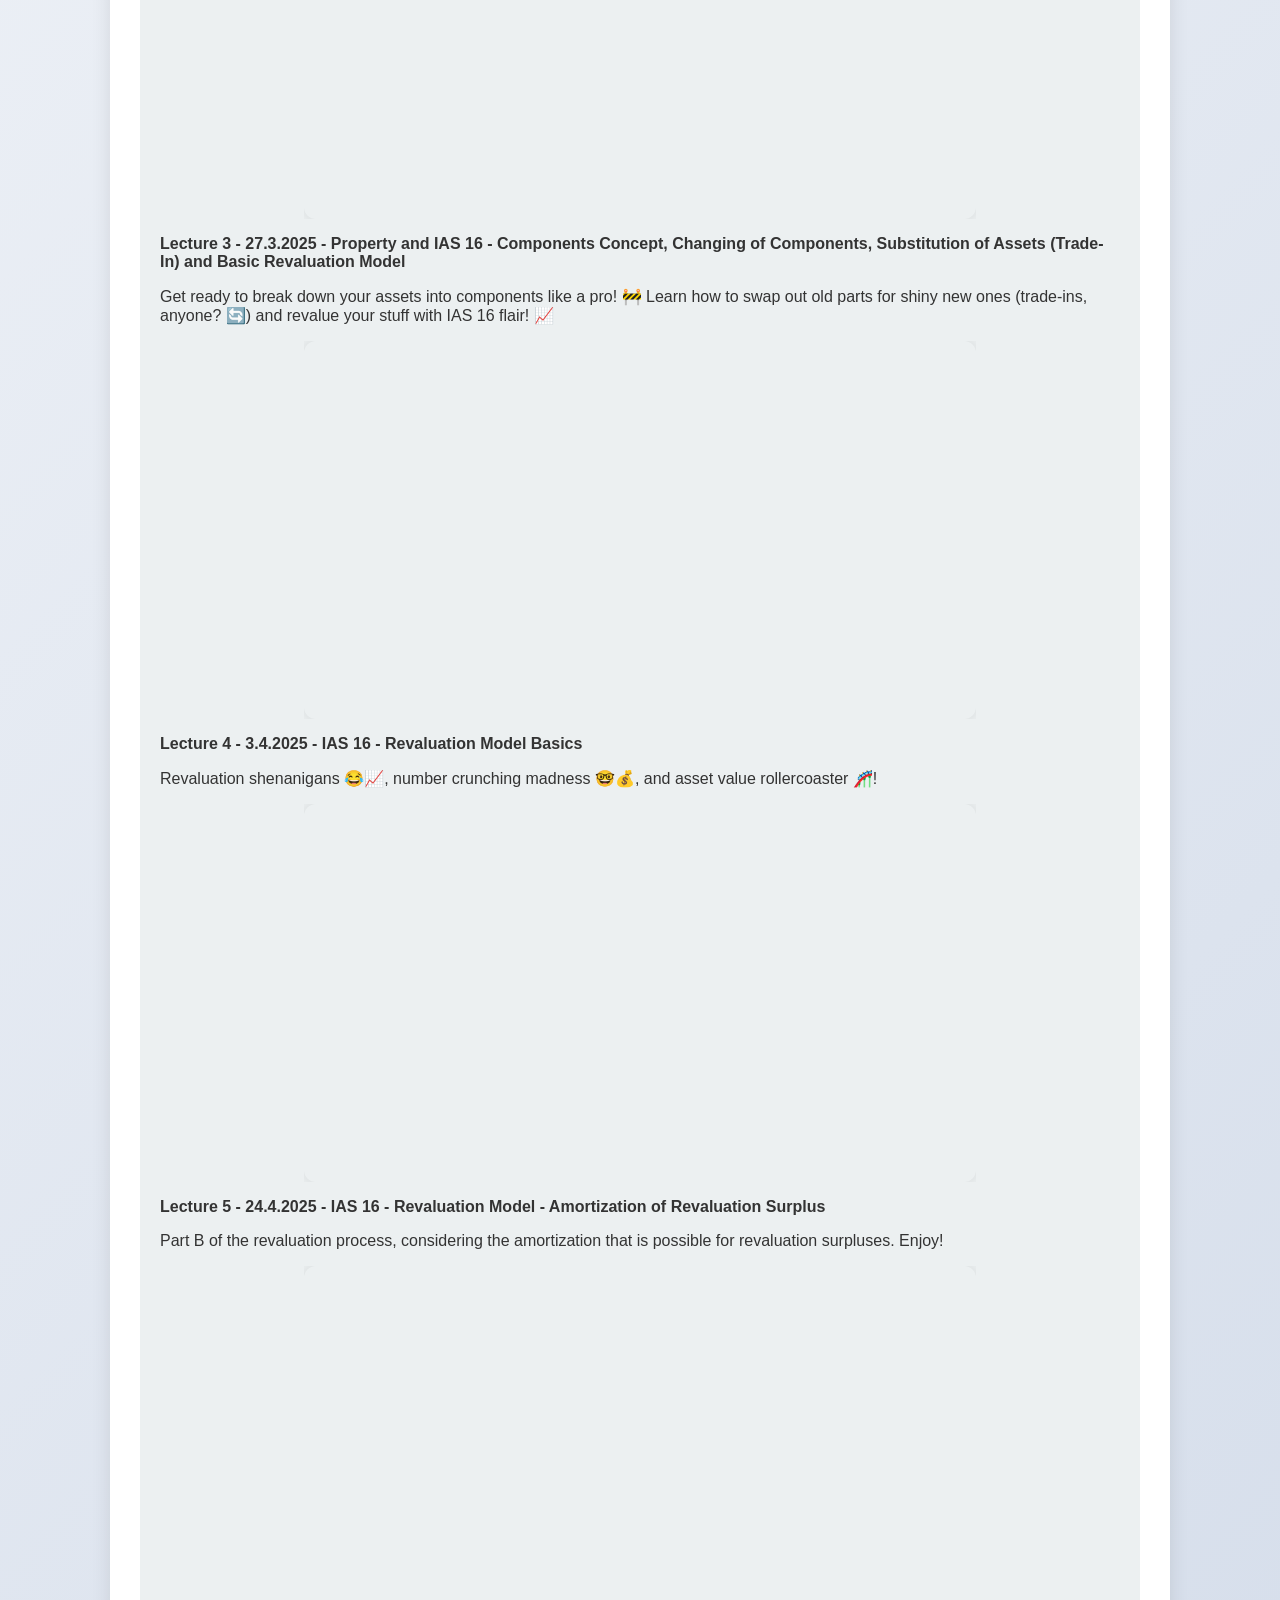
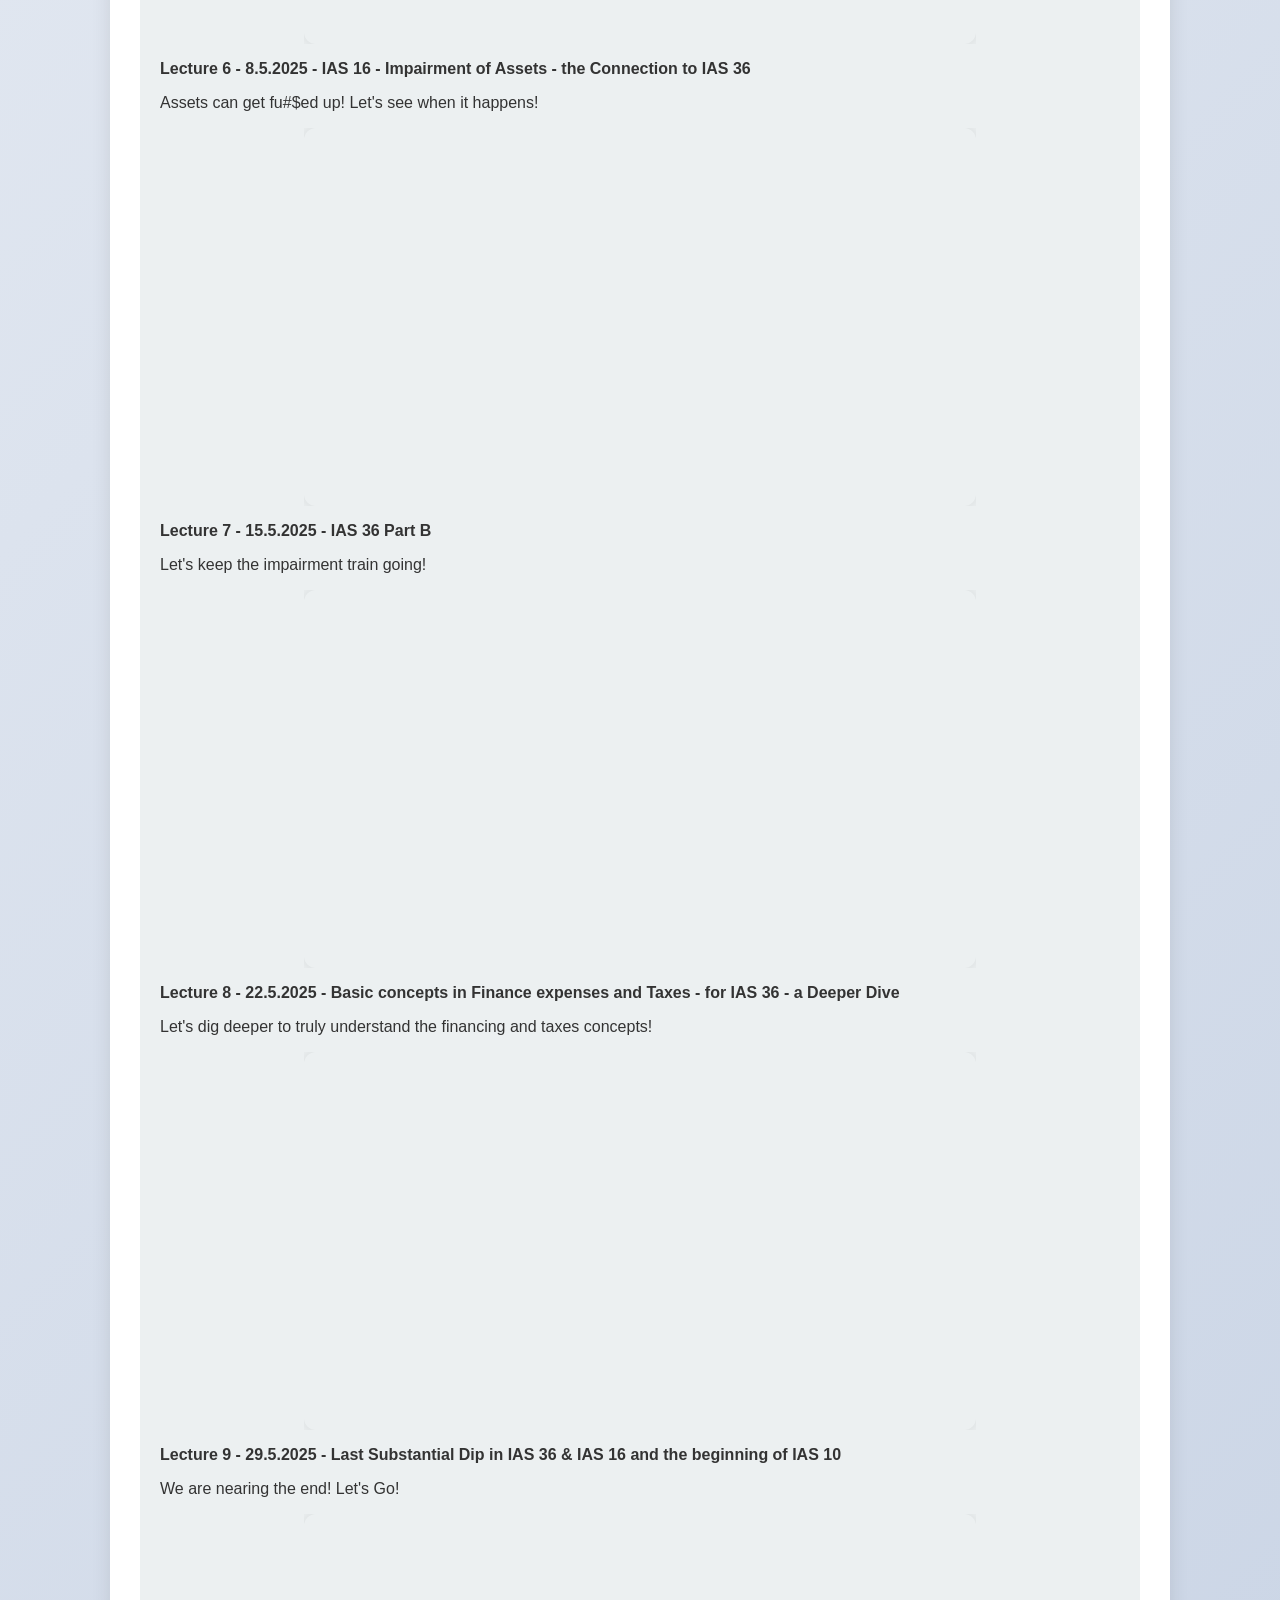
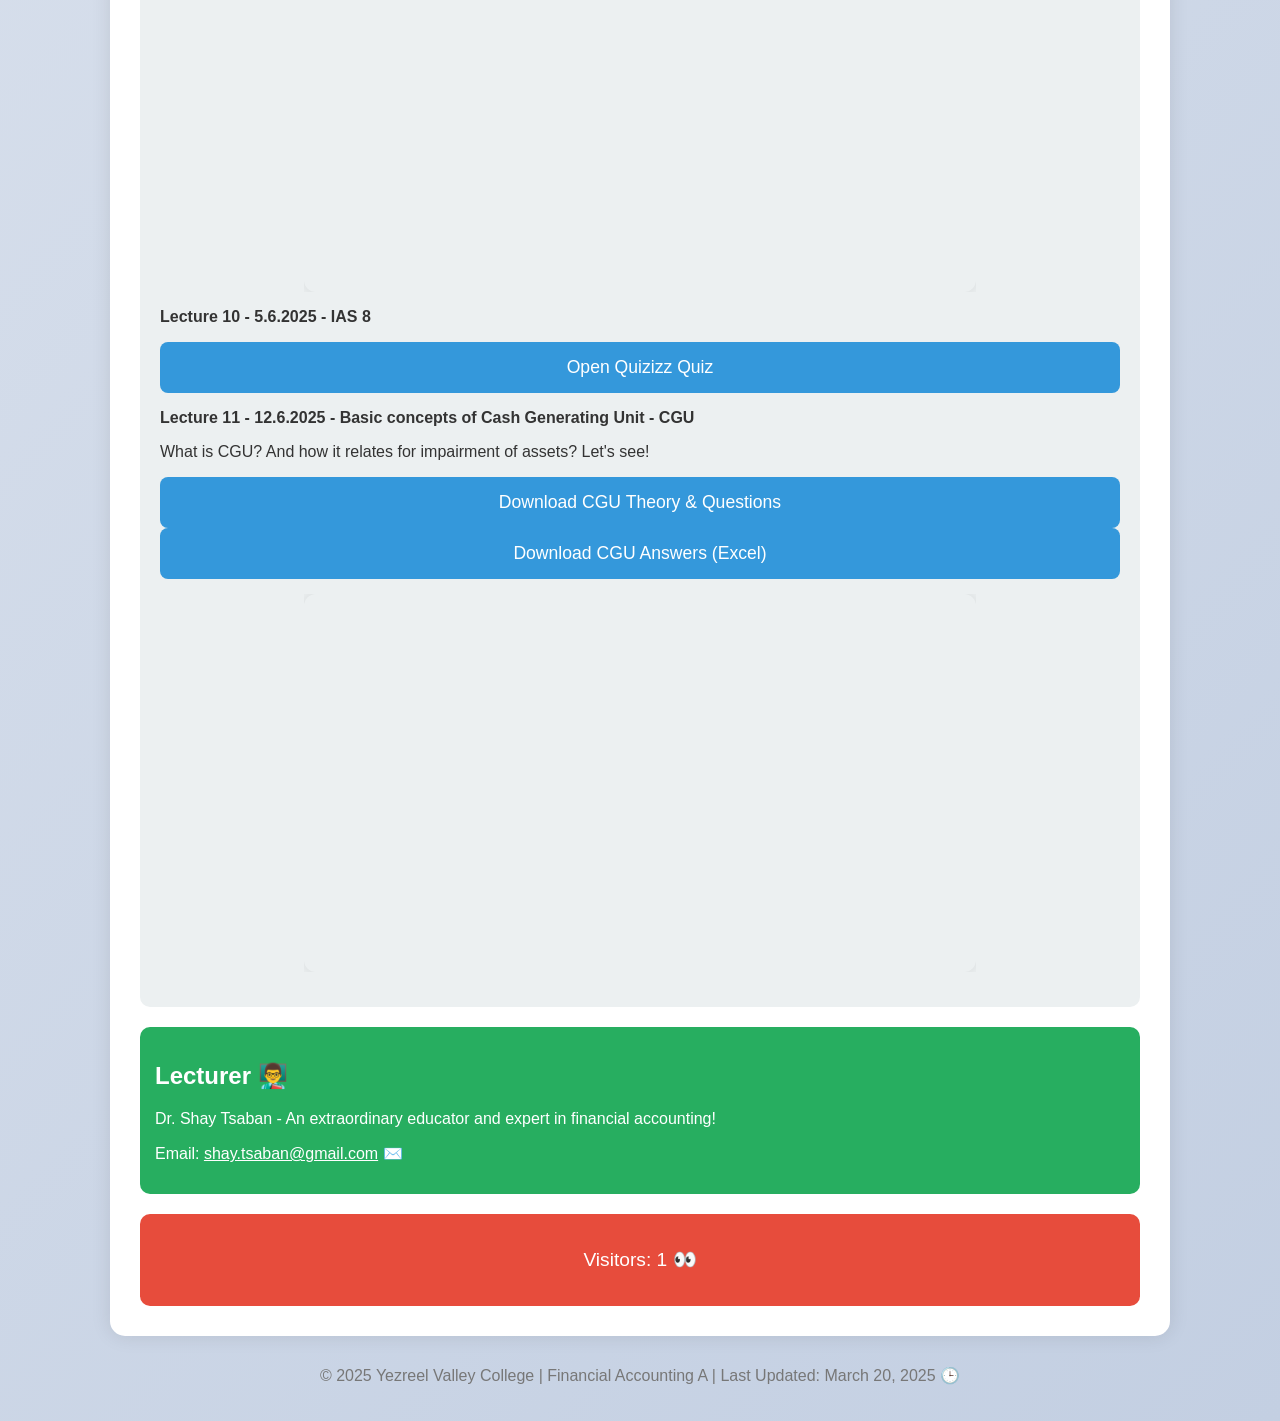
==== commit e83f5449: "Update index.html" ====
--- a/index.html
+++ b/index.html
@@ -174,6 +174,10 @@
       border-radius: 12px;
       box-shadow: 0 0 15px rgba(0,0,0,0.1);
     }
+    @keyframes fadeIn {
+      from { opacity: 0; }
+      to { opacity: 1; }
+    }
   </style>
 </head>
 <body>
@@ -213,15 +217,46 @@
     <div class="category">
       <h2>Recordings 🎥</h2>
 
-      <!-- Lectures 1–9 stay unchanged -->
-
-      <p><strong>Lecture 9 - 29.5.2025</strong> – Last Substantial Dip in IAS 36 & IAS 16 and the beginning of IAS 10</p>
+      <p><strong>Lecture 1 - 13.3.2025 - Introduction to Property and IAS 16</strong></p>
+      <p>Check out this lecture recording to enhance your learning experience!</p>
+      <div class="video-container"><iframe src="https://www.youtube.com/embed/DMWg-SrPpmc" frameborder="0" allowfullscreen></iframe></div>
+
+      <p><strong>Lecture 2 - 20.3.2025 - Property and IAS 16 - salvage value, improvements, depreciation methods</strong></p>
+      <p>Dive into the details of IAS 16 with this engaging lecture!</p>
+      <div class="video-container"><iframe src="https://www.youtube.com/embed/LKuo5WRTrh8" frameborder="0" allowfullscreen></iframe></div>
+
+      <p><strong>Lecture 3 - 27.3.2025 - Property and IAS 16 - Components Concept, Changing of Components, Substitution of Assets (Trade-In) and Basic Revaluation Model</strong></p>
+      <p>Get ready to break down your assets into components like a pro! 🚧 Learn how to swap out old parts for shiny new ones (trade-ins, anyone? 🔄) and revalue your stuff with IAS 16 flair! 📈</p>
+      <div class="video-container"><iframe src="https://www.youtube.com/embed/6YOSaDskgyI" frameborder="0" allowfullscreen></iframe></div>
+
+      <p><strong>Lecture 4 - 3.4.2025 - IAS 16 - Revaluation Model Basics</strong></p>
+      <p>Revaluation shenanigans 😂📈, number crunching madness 🤓💰, and asset value rollercoaster 🎢!</p>
+      <div class="video-container"><iframe src="https://www.youtube.com/embed/mf5O8areWRs" frameborder="0" allowfullscreen></iframe></div>
+
+      <p><strong>Lecture 5 - 24.4.2025 - IAS 16 - Revaluation Model - Amortization of Revaluation Surplus</strong></p>
+      <p>Part B of the revaluation process, considering the amortization that is possible for revaluation surpluses. Enjoy!</p>
+      <div class="video-container"><iframe src="https://www.youtube.com/embed/5jWdg-n2x0E" frameborder="0" allowfullscreen></iframe></div>
+
+      <p><strong>Lecture 6 - 8.5.2025 - IAS 16 - Impairment of Assets - the Connection to IAS 36</strong></p>
+      <p>Assets can get fu#$ed up! Let's see when it happens!</p>
+      <div class="video-container"><iframe src="https://www.youtube.com/embed/Y8Tw2hZIz34" frameborder="0" allowfullscreen></iframe></div>
+
+      <p><strong>Lecture 7 - 15.5.2025 - IAS 36 Part B</strong></p>
+      <p>Let's keep the impairment train going!</p>
+      <div class="video-container"><iframe src="https://www.youtube.com/embed/BpLoh9Jkvlc" frameborder="0" allowfullscreen></iframe></div>
+
+      <p><strong>Lecture 8 - 22.5.2025 - Basic concepts in Finance expenses and Taxes - for IAS 36 - a Deeper Dive</strong></p>
+      <p>Let's dig deeper to truly understand the financing and taxes concepts!</p>
+      <div class="video-container"><iframe src="https://www.youtube.com/embed/7ZWFU-voS34" frameborder="0" allowfullscreen></iframe></div>
+
+      <p><strong>Lecture 9 - 29.5.2025 - Last Substantial Dip in IAS 36 & IAS 16 and the beginning of IAS 10</strong></p>
+      <p>We are nearing the end! Let's Go!</p>
       <div class="video-container"><iframe src="https://www.youtube.com/embed/iEgC9aA9f6A" frameborder="0" allowfullscreen></iframe></div>
 
-      <p><strong>Lecture 10 - 5.6.2025</strong> – IAS 8</p>
+      <p><strong>Lecture 10 - 5.6.2025 - IAS 8</strong></p>
       <a href="https://quizizz.com/join?gc=230262&source=liveDashboard" class="btn" target="_blank">Open Quizizz Quiz</a>
 
-      <p><strong>Lecture 11 - 12.6.2025</strong> – Basic concepts of Cash Generating Unit - CGU</p>
+      <p><strong>Lecture 11 - 12.6.2025 - Basic concepts of Cash Generating Unit - CGU</strong></p>
       <p>What is CGU? And how it relates for impairment of assets? Let's see!</p>
       <a href="https://github.com/shaytsaban/YVCFinAccA/raw/main/Cash%20Generating%20Unit%20-%20Theory%20and%20Questions%202025%20B.pdf" class="btn" download>Download CGU Theory & Questions</a>
       <a href="https://github.com/shaytsaban/YVCFinAccA/raw/main/Cash%20Generating%20Unit%20-%20ANS%20-%202025%20B.xlsx" class="btn" download>Download CGU Answers (Excel)</a>
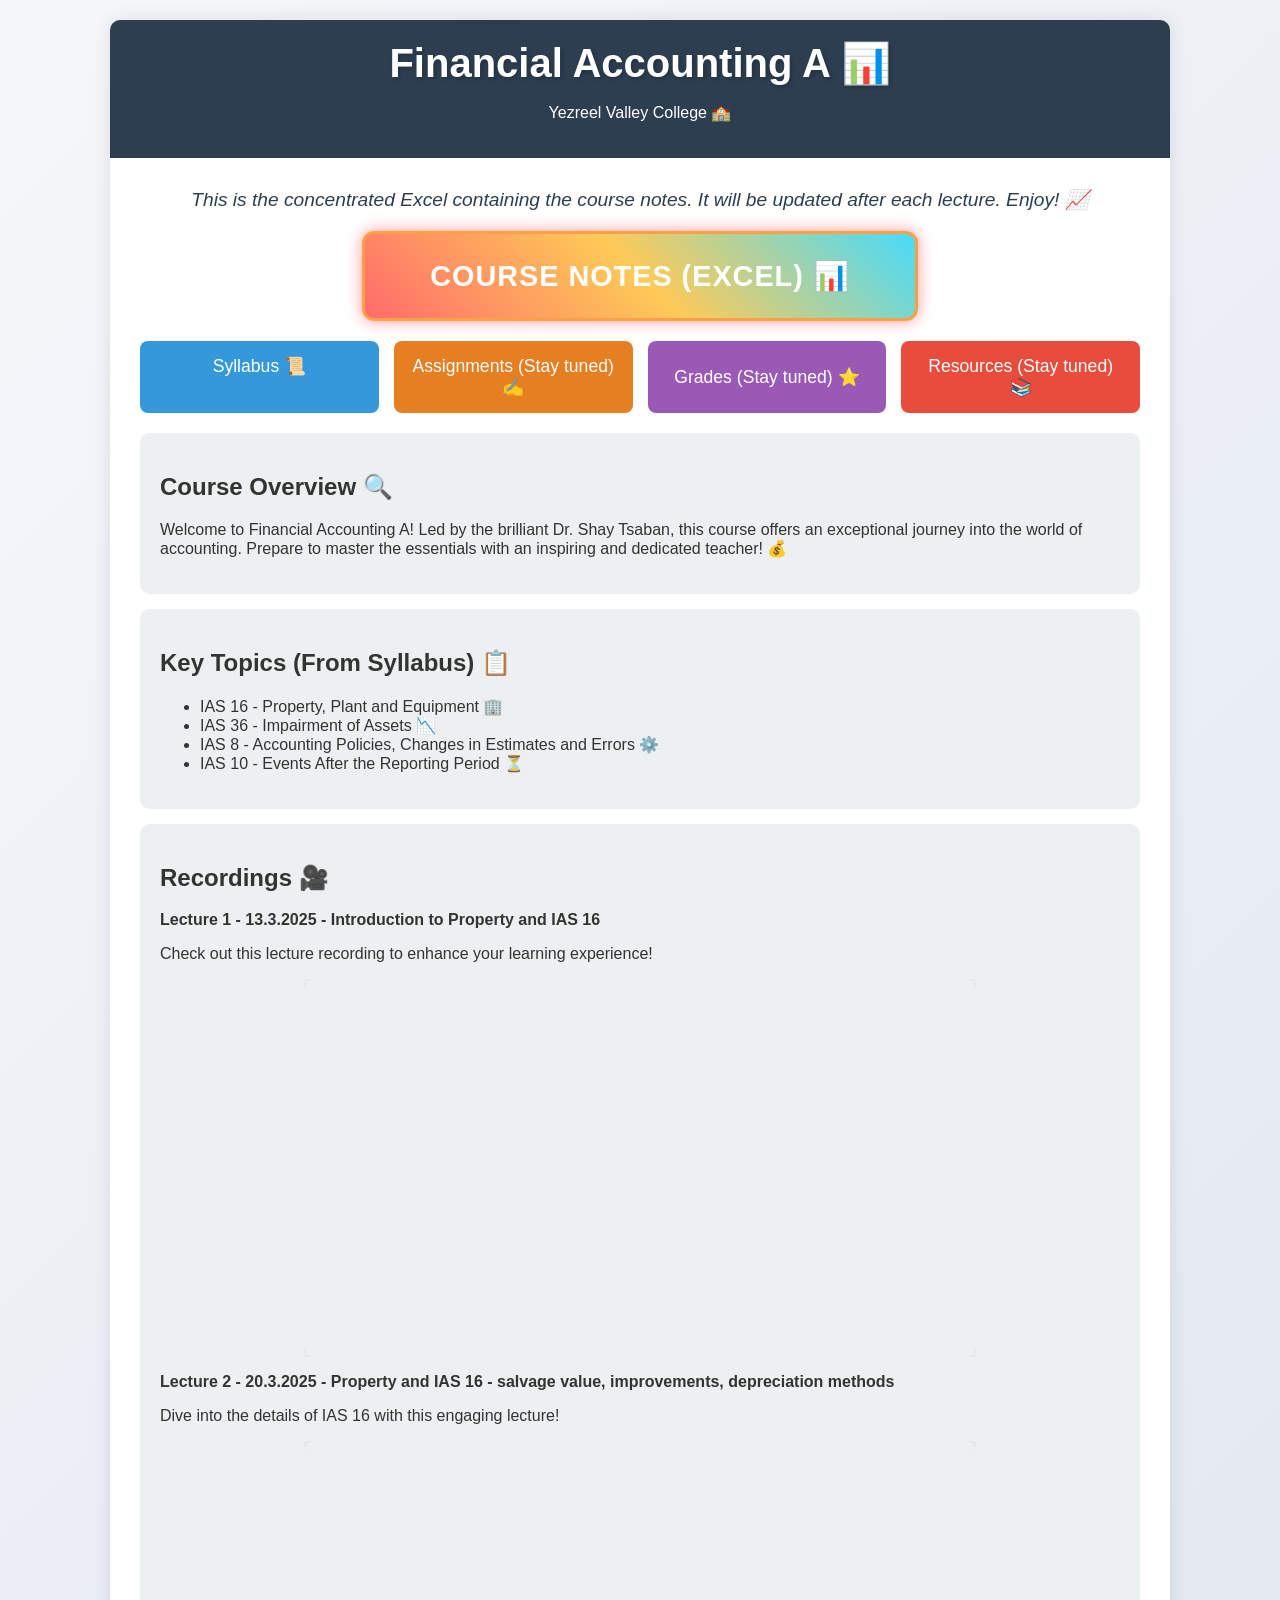
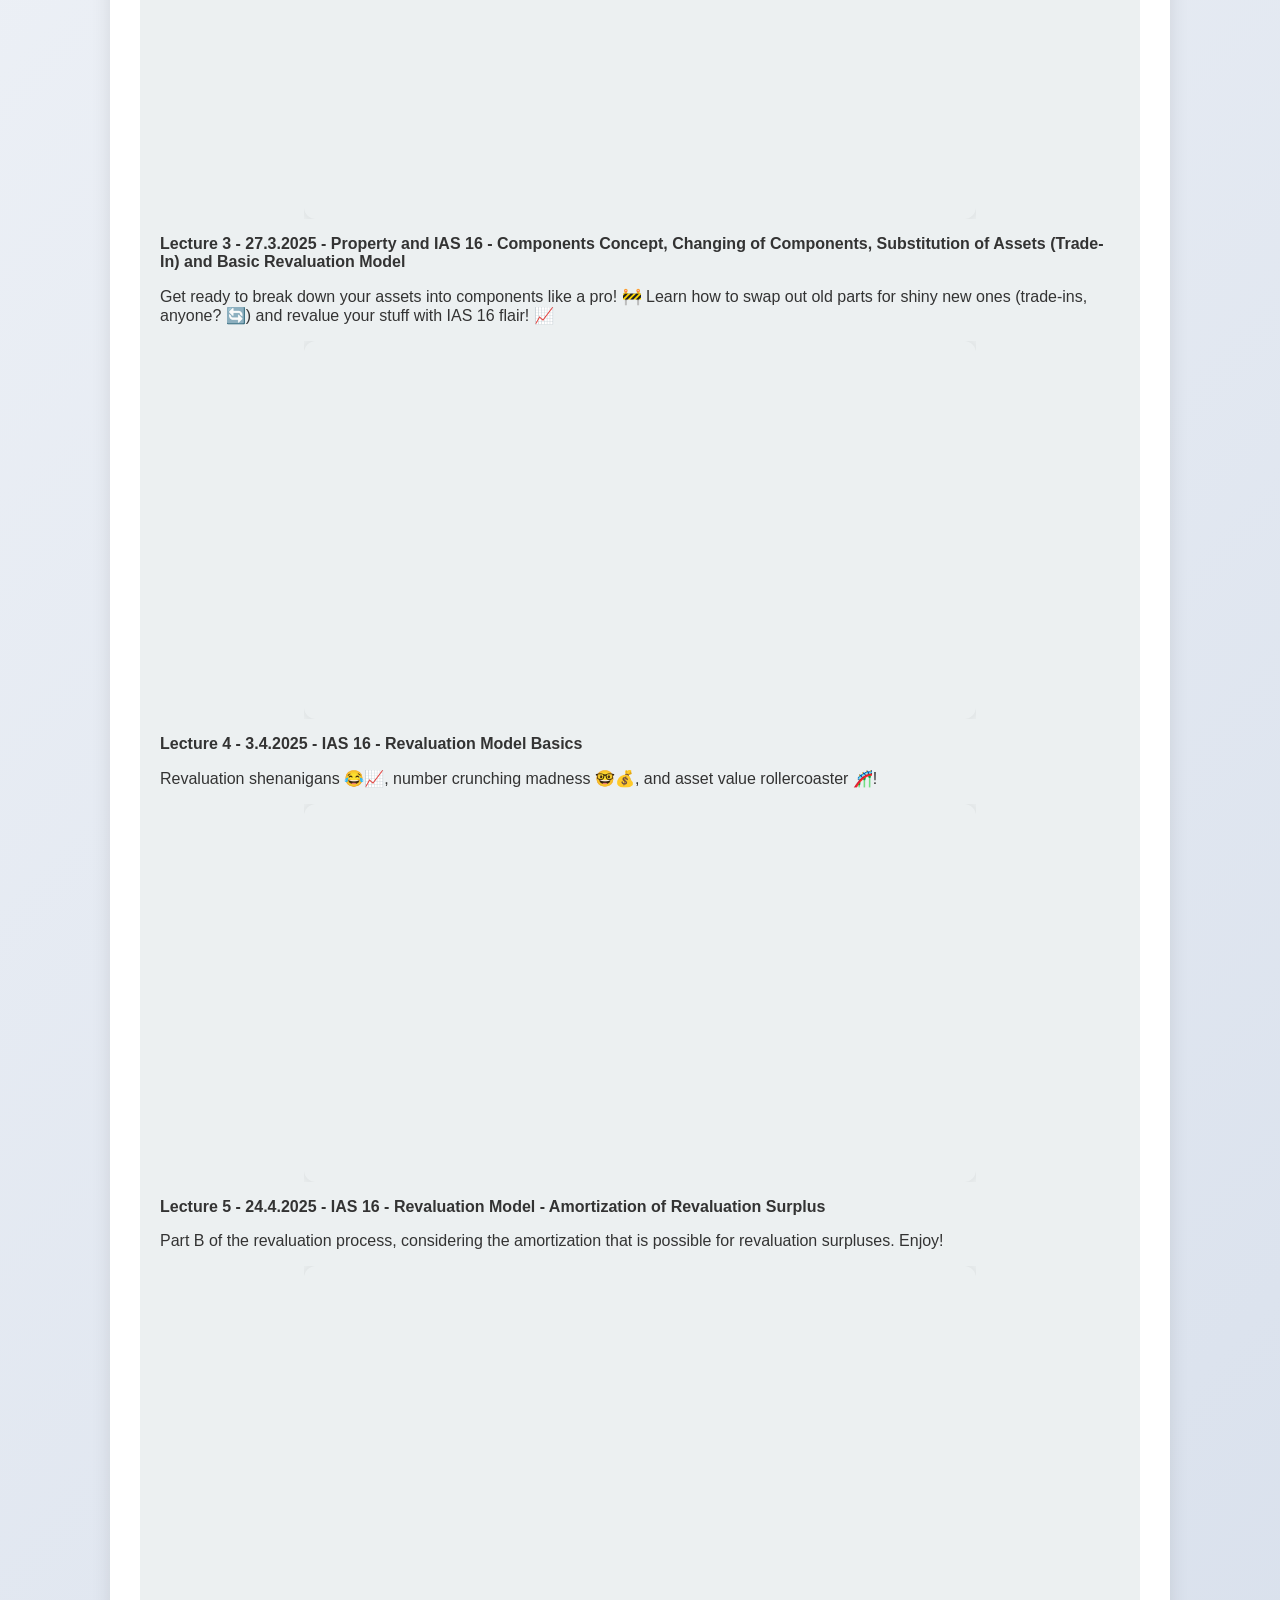
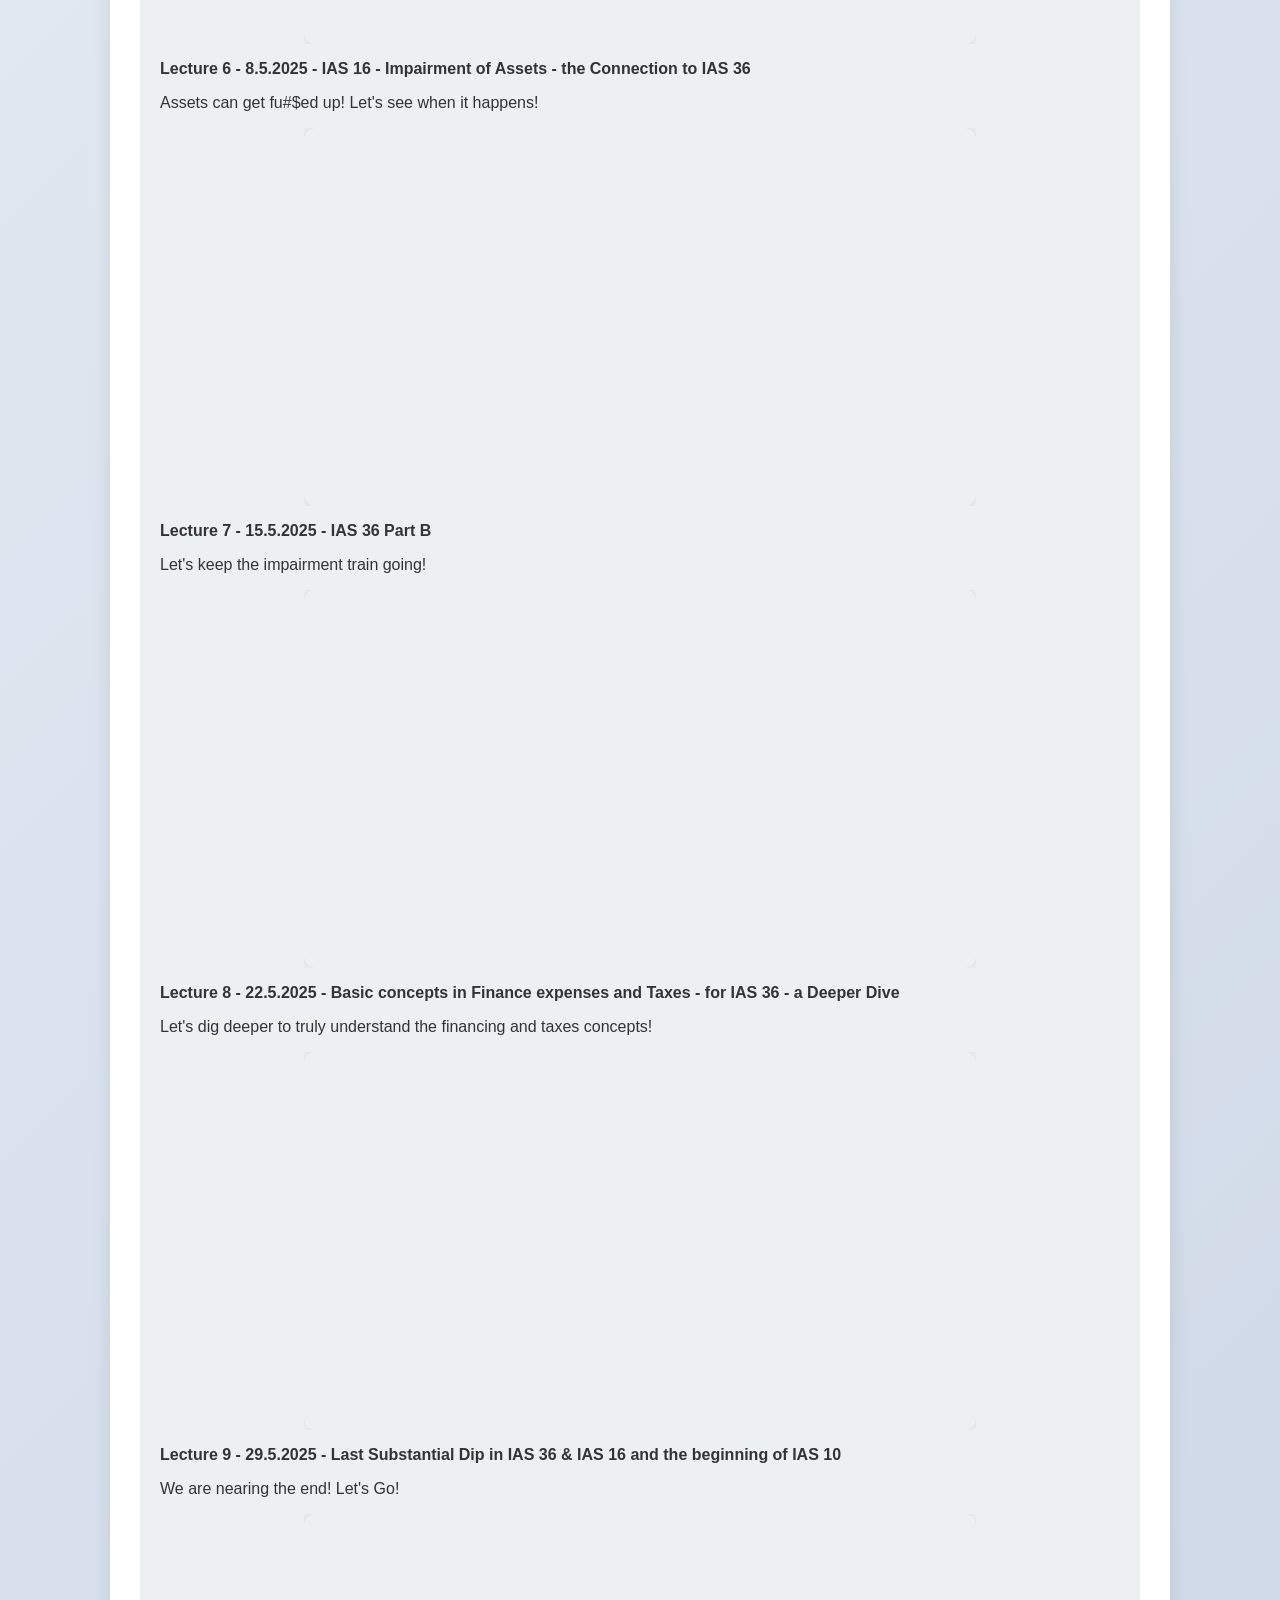
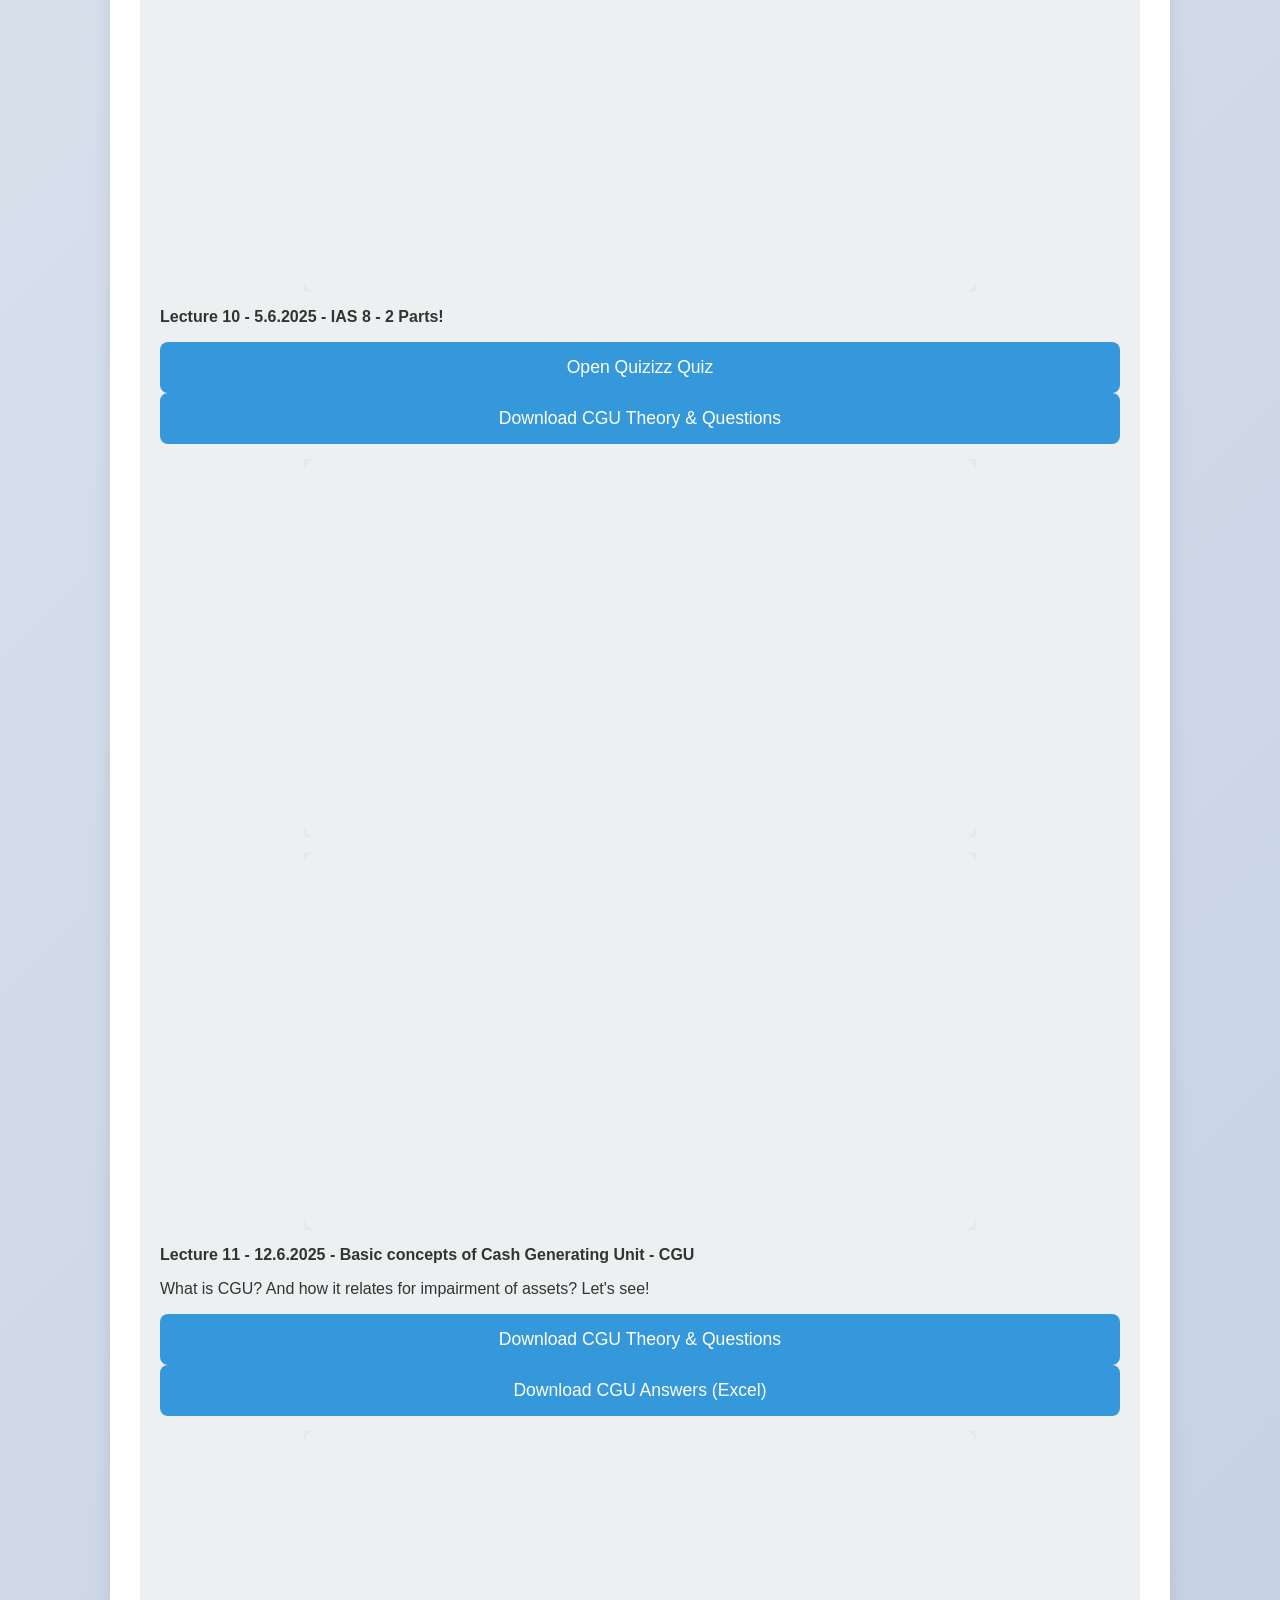
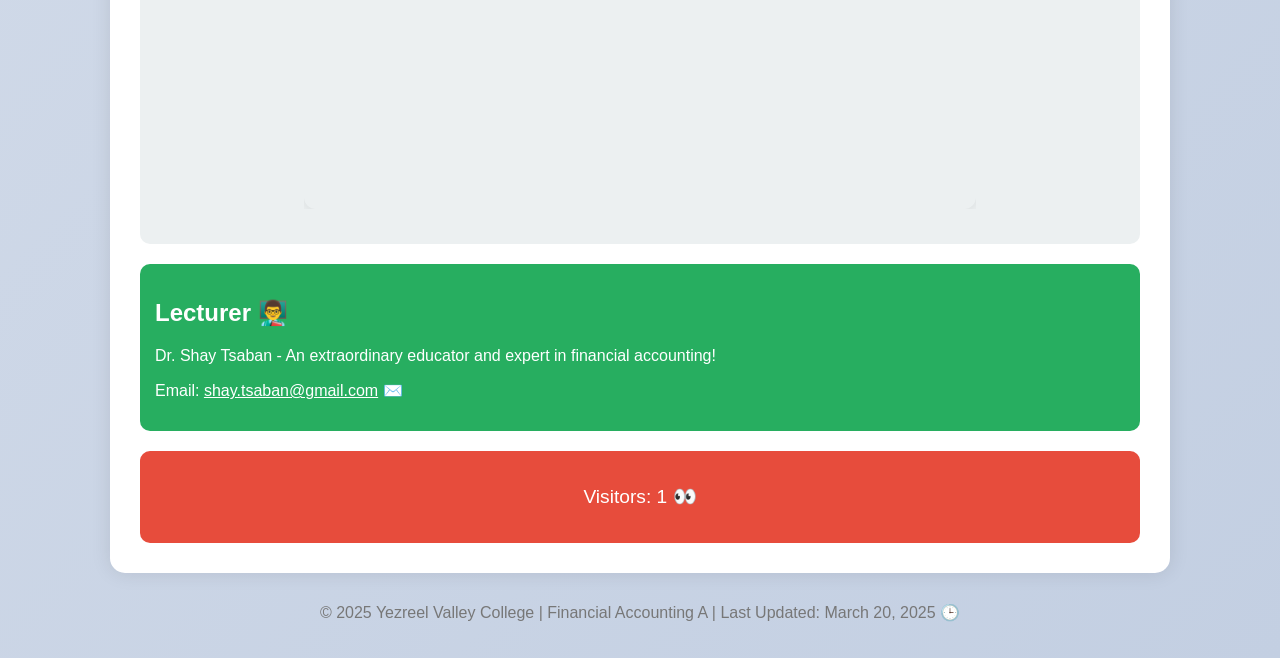
==== commit ba4aa2f4: "Update index.html" ====
--- a/index.html
+++ b/index.html
@@ -253,8 +253,11 @@
       <p>We are nearing the end! Let's Go!</p>
       <div class="video-container"><iframe src="https://www.youtube.com/embed/iEgC9aA9f6A" frameborder="0" allowfullscreen></iframe></div>
 
-      <p><strong>Lecture 10 - 5.6.2025 - IAS 8</strong></p>
+      <p><strong>Lecture 10 - 5.6.2025 - IAS 8 - 2 Parts! </strong></p>
       <a href="https://quizizz.com/join?gc=230262&source=liveDashboard" class="btn" target="_blank">Open Quizizz Quiz</a>
+      <a href="https://github.com/shaytsaban/YVCFinAccA/raw/main/Theory Meeting 10 5.6.2025.docx" class="btn" download>Download CGU Theory & Questions</a>
+      <div class="video-container"><iframe src="https://www.youtube.com/embed/INJjMgP4pvA" frameborder="0" allowfullscreen></iframe></div>
+      <div class="video-container"><iframe src="https://www.youtube.com/embed/wPG4F3Z34IE" frameborder="0" allowfullscreen></iframe></div>
 
       <p><strong>Lecture 11 - 12.6.2025 - Basic concepts of Cash Generating Unit - CGU</strong></p>
       <p>What is CGU? And how it relates for impairment of assets? Let's see!</p>
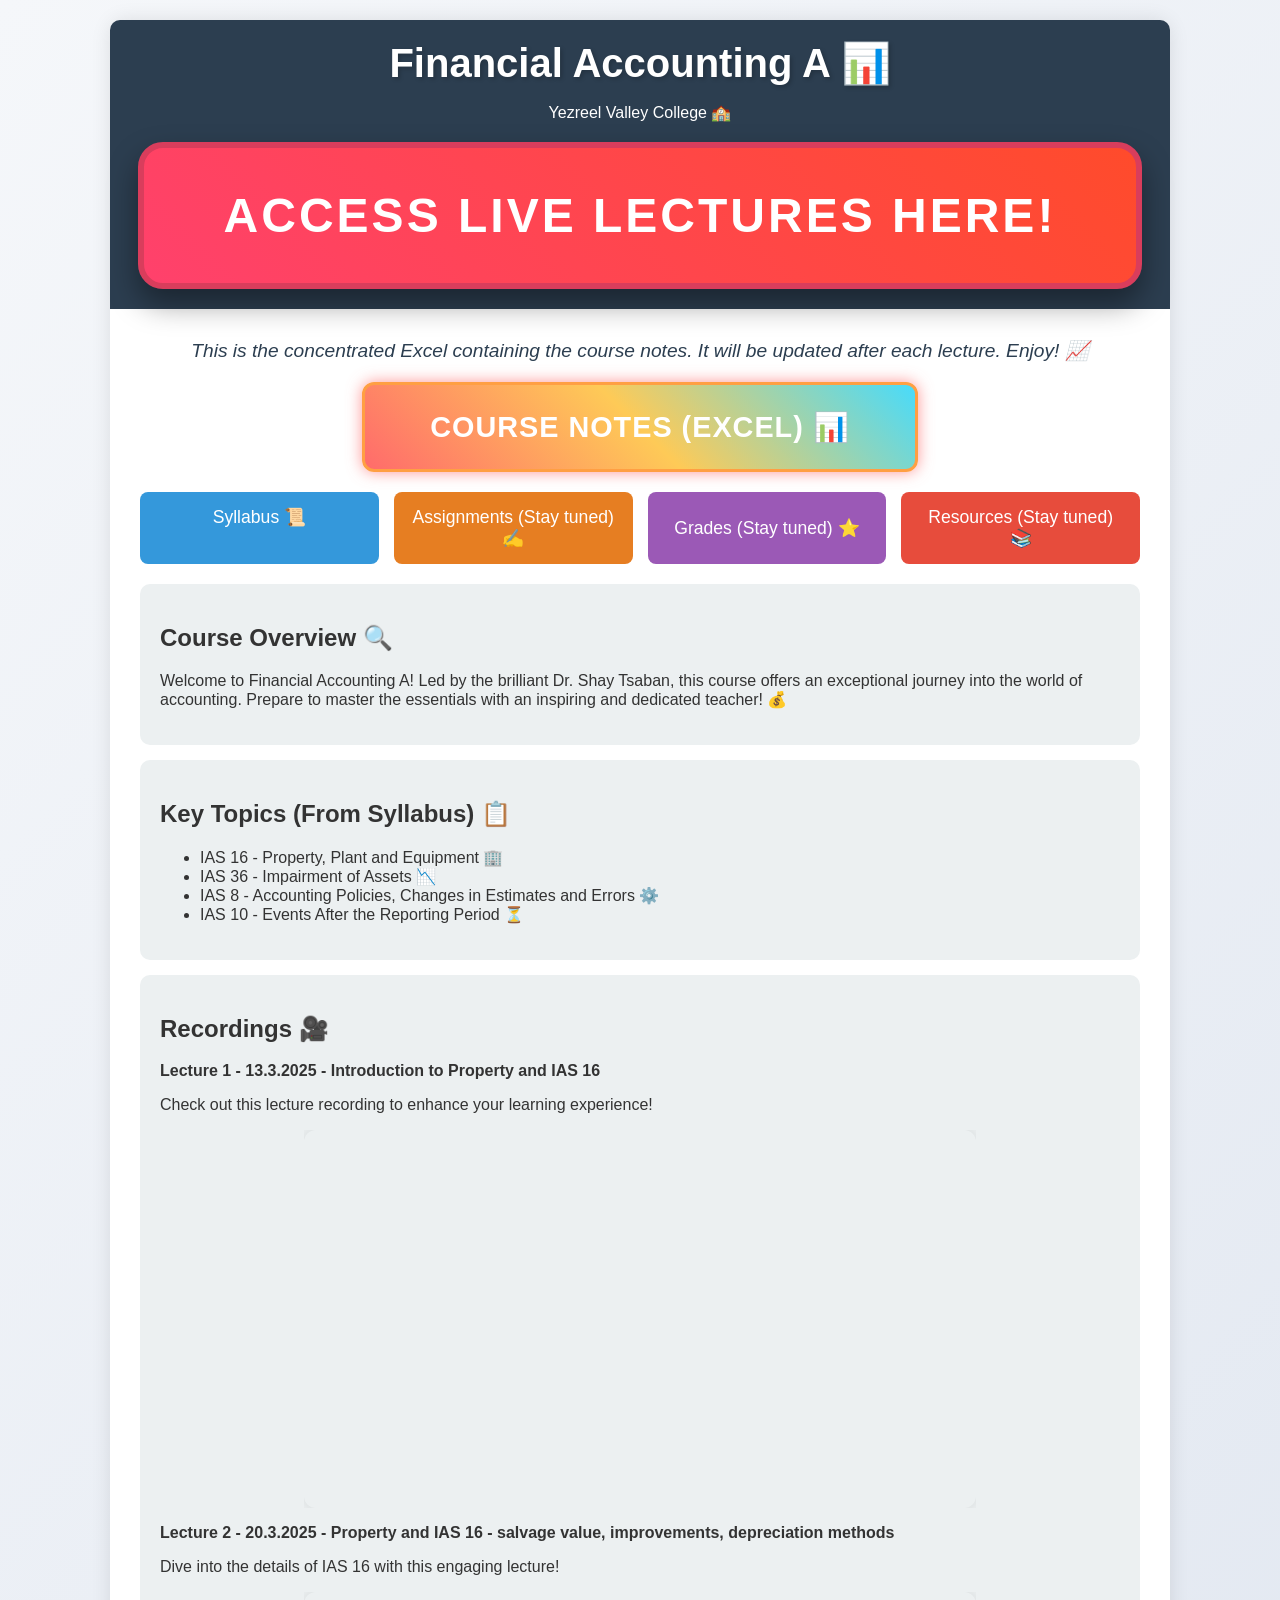
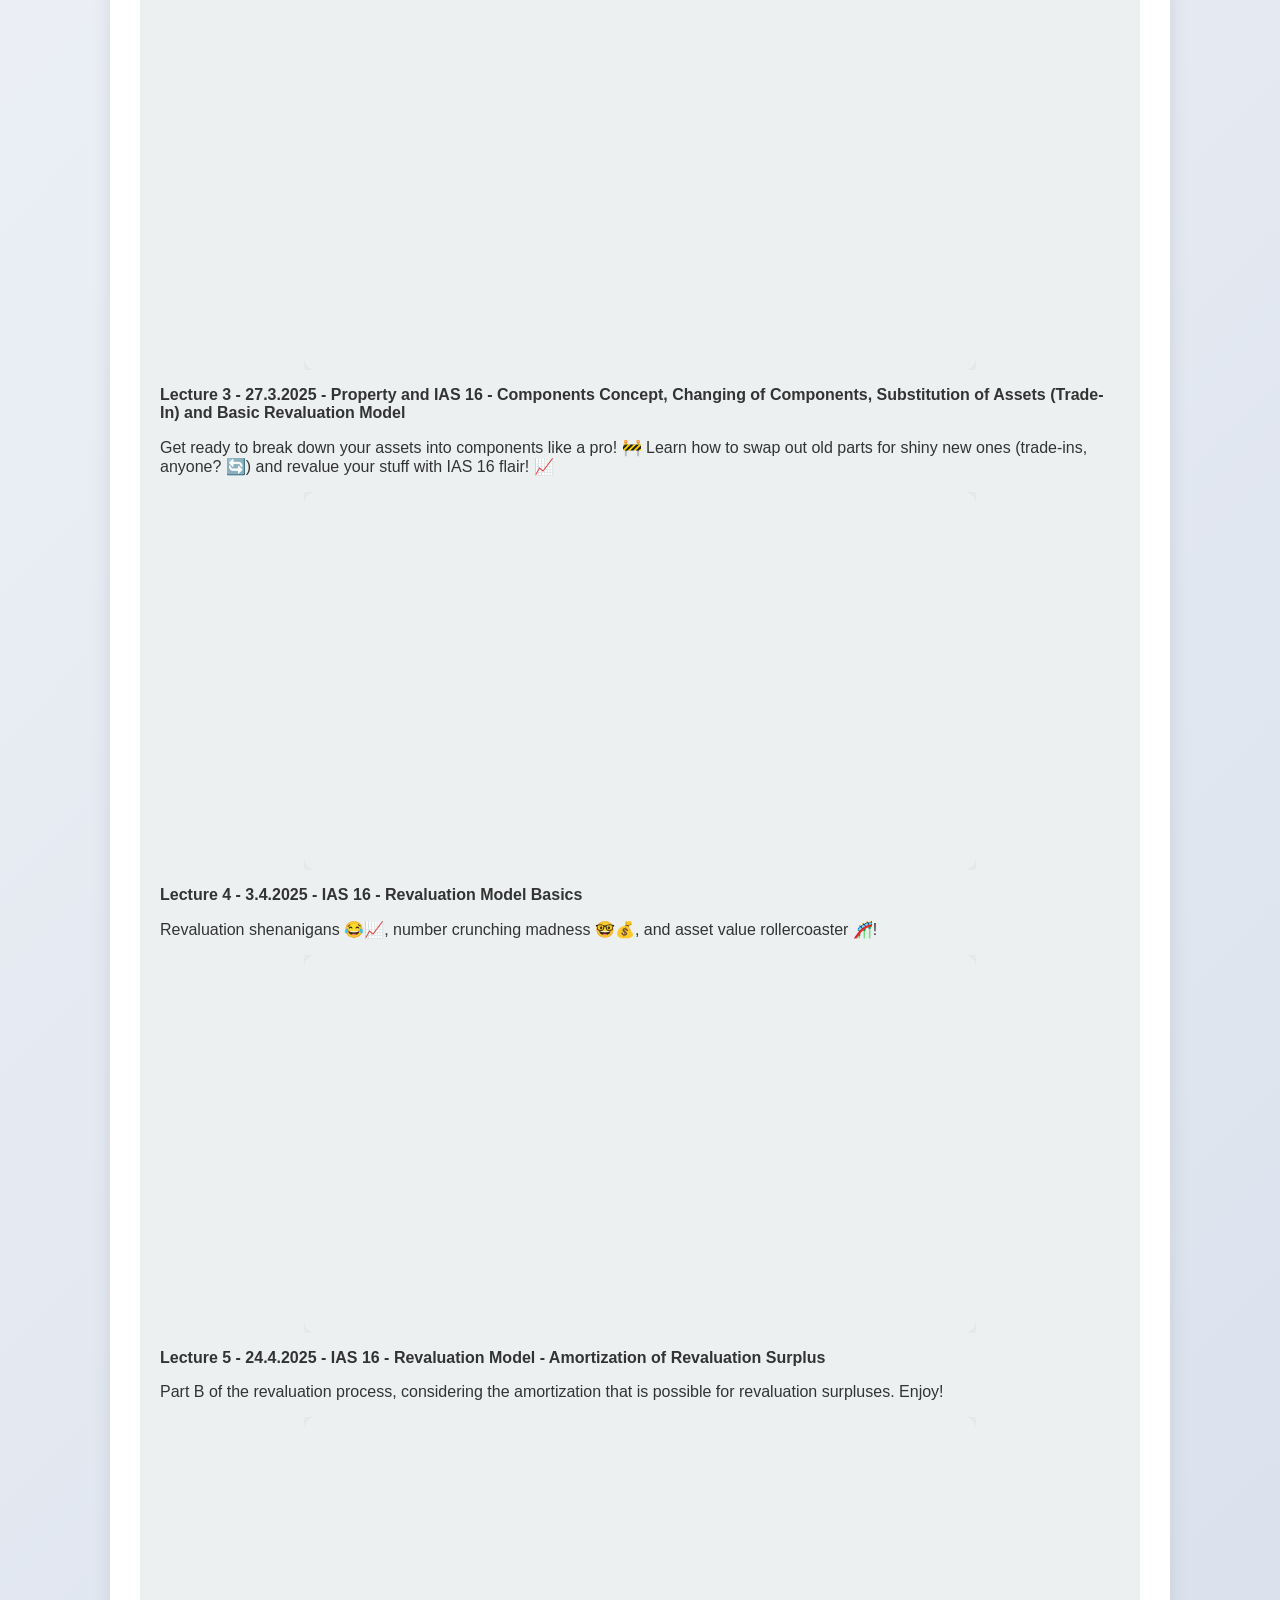
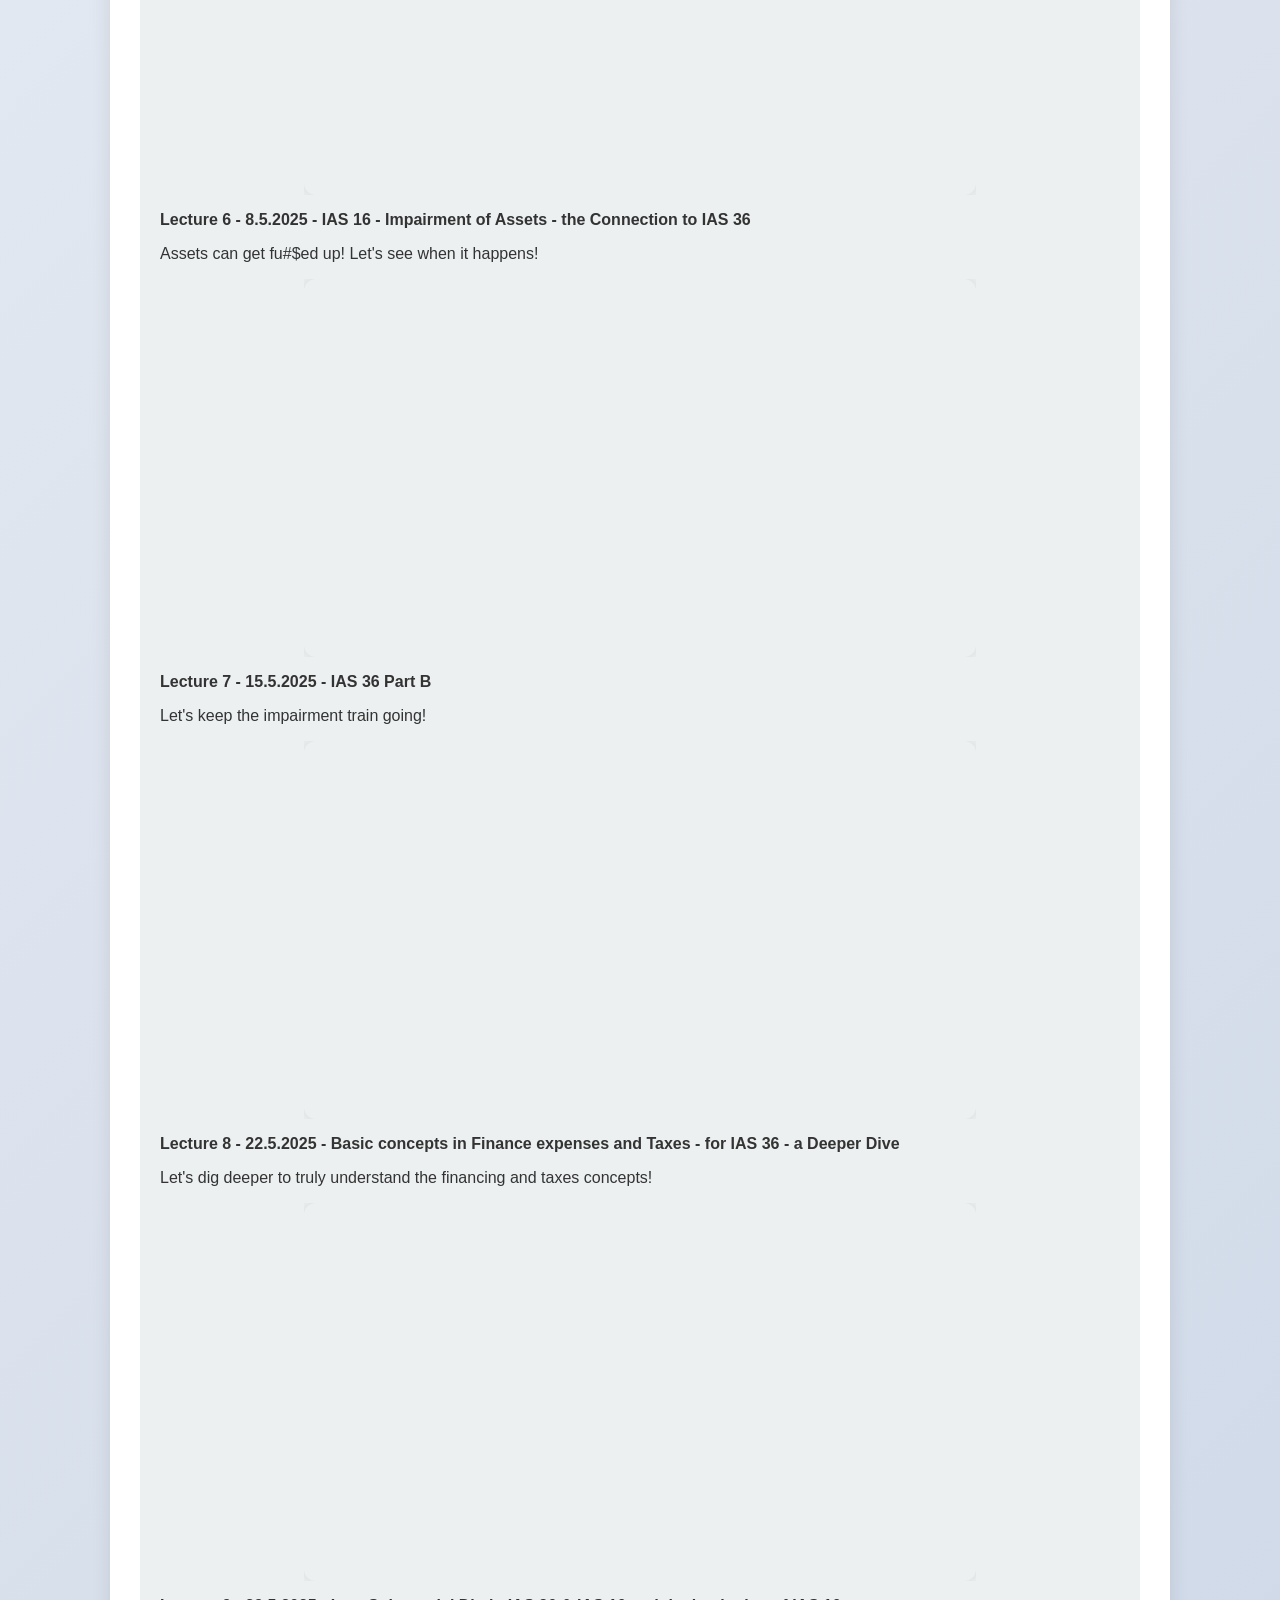
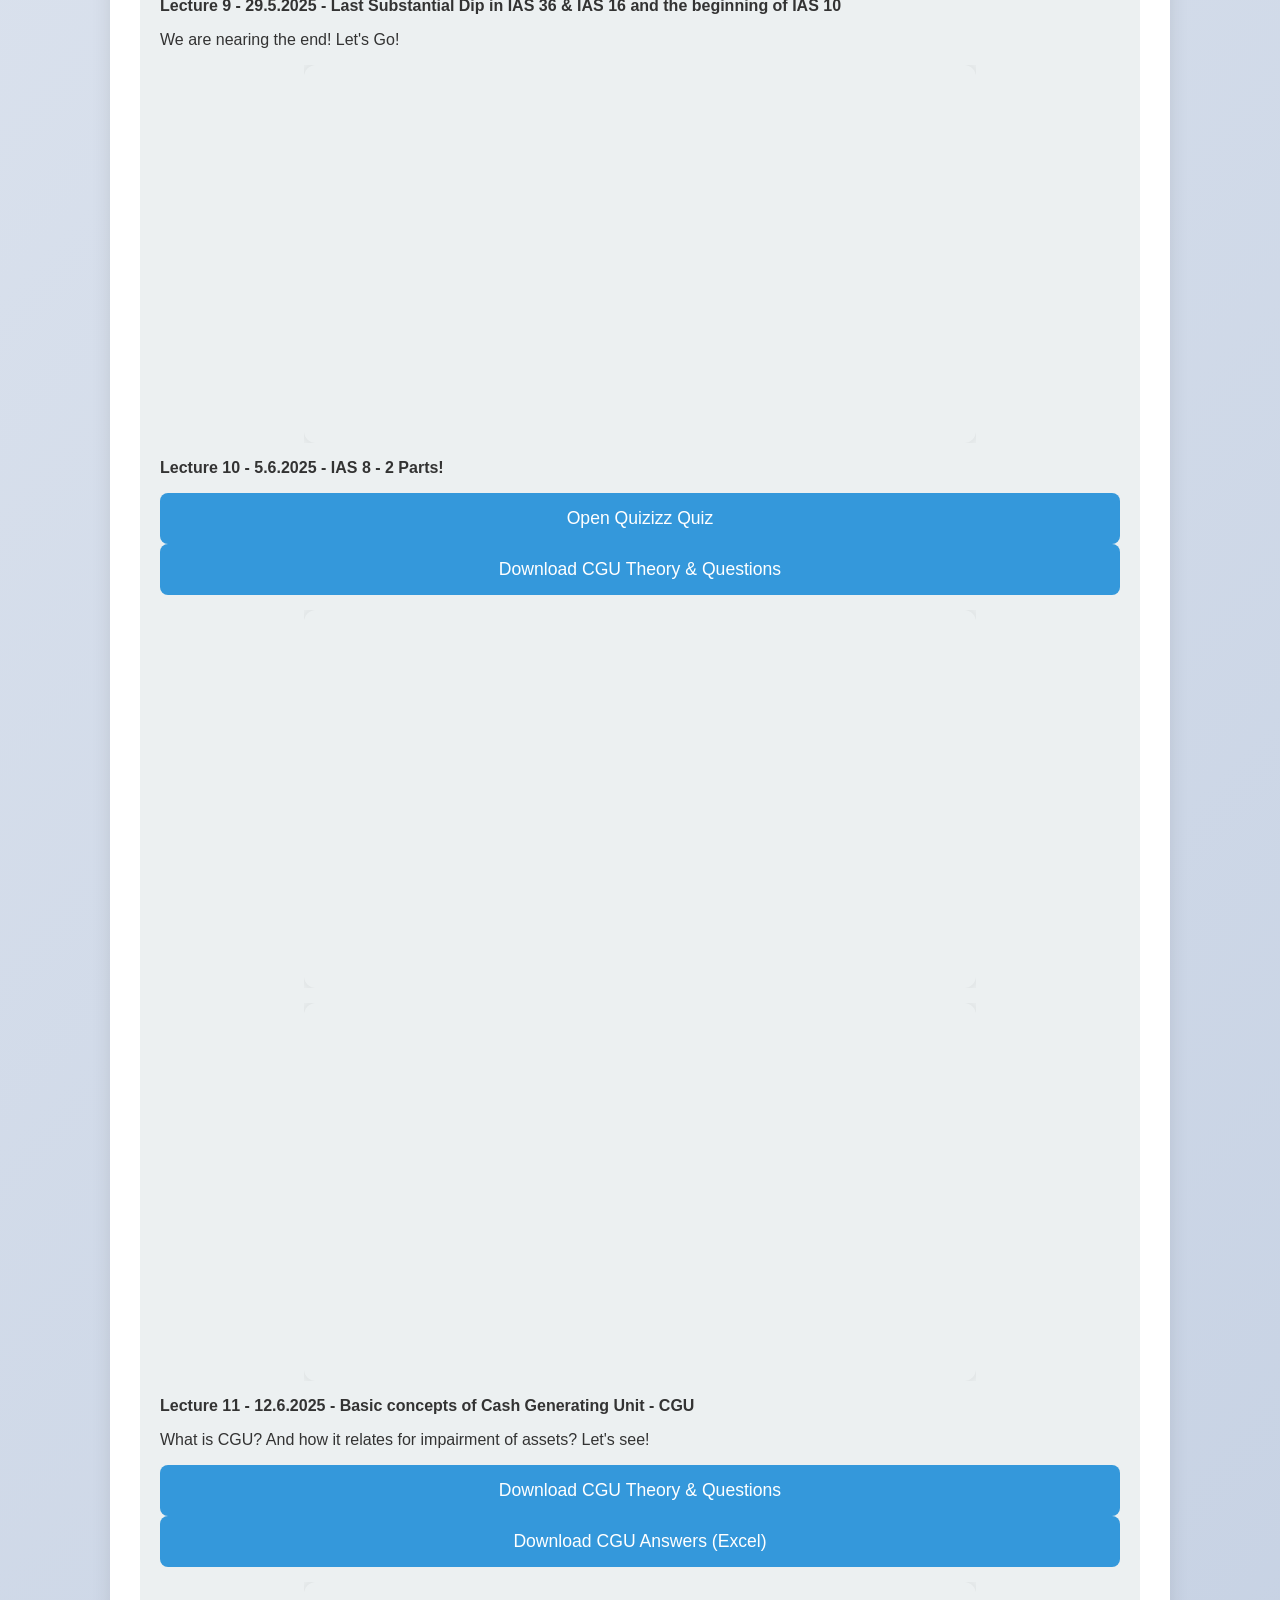
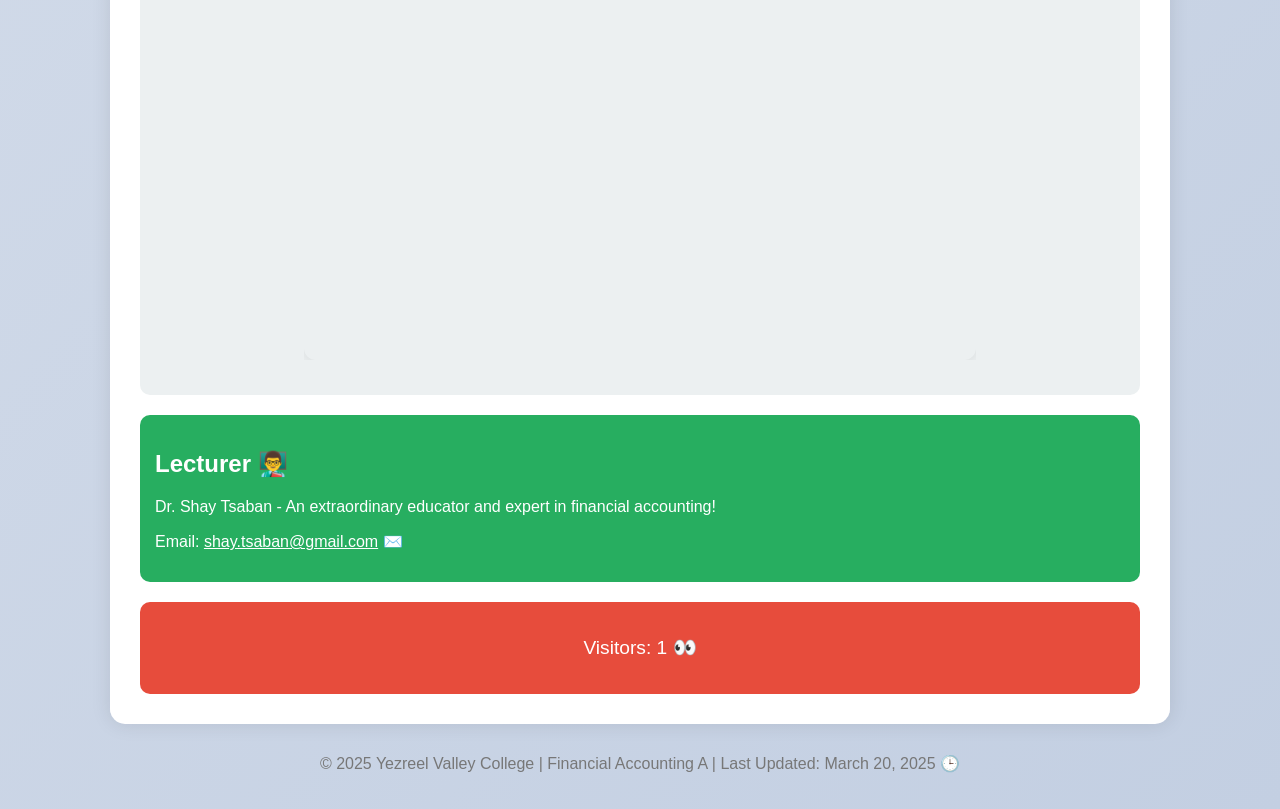
==== commit c7a82ec5: "Update index.html" ====
--- a/index.html
+++ b/index.html
@@ -178,6 +178,46 @@
       from { opacity: 0; }
       to { opacity: 1; }
     }
+
+    /* New styles for the large, bold, animated button */
+    .live-lectures-button-container {
+      margin-top: 20px; /* Add some space below the title */
+      text-align: center;
+    }
+
+    .live-lectures-button {
+      display: inline-block;
+      padding: 40px 80px; /* Very large padding */
+      font-size: 3em; /* Very large font size */
+      font-weight: 900; /* Very bold */
+      background: linear-gradient(45deg, #ff416c, #ff4b2b); /* Vibrant red-orange gradient */
+      color: white;
+      border: 6px solid #d93d5c; /* Thicker, darker border */
+      border-radius: 25px; /* More rounded corners */
+      text-decoration: none;
+      box-shadow: 0 15px 30px rgba(0, 0, 0, 0.4); /* Larger, more prominent shadow */
+      transition: all 0.4s cubic-bezier(.25,.8,.25,1); /* Smooth and more animated transition */
+      text-transform: uppercase;
+      letter-spacing: 3px;
+      animation: pulsate 1.5s infinite alternate; /* Pulsating animation */
+    }
+
+    .live-lectures-button:hover {
+      transform: translateY(-8px) scale(1.03); /* More pronounced lift and scale on hover */
+      box-shadow: 0 20px 40px rgba(0, 0, 0, 0.6); /* Even larger shadow on hover */
+      background: linear-gradient(45deg, #ff4b2b, #ff416c); /* Subtle gradient shift on hover */
+    }
+
+    @keyframes pulsate {
+      0% {
+        transform: scale(1);
+        box-shadow: 0 15px 30px rgba(0, 0, 0, 0.4);
+      }
+      100% {
+        transform: scale(1.02);
+        box-shadow: 0 20px 40px rgba(0, 0, 0, 0.6);
+      }
+    }
   </style>
 </head>
 <body>
@@ -185,6 +225,9 @@
     <header>
       <h1>Financial Accounting A 📊</h1>
       <p>Yezreel Valley College 🏫</p>
+      <div class="live-lectures-button-container">
+        <a href="https://yvc-ac-il.zoom.us/j/6302238641?omn=84966431290" class="live-lectures-button" target="_blank">ACCESS LIVE LECTURES HERE!</a>
+      </div>
     </header>
 
     <div class="excel-note">
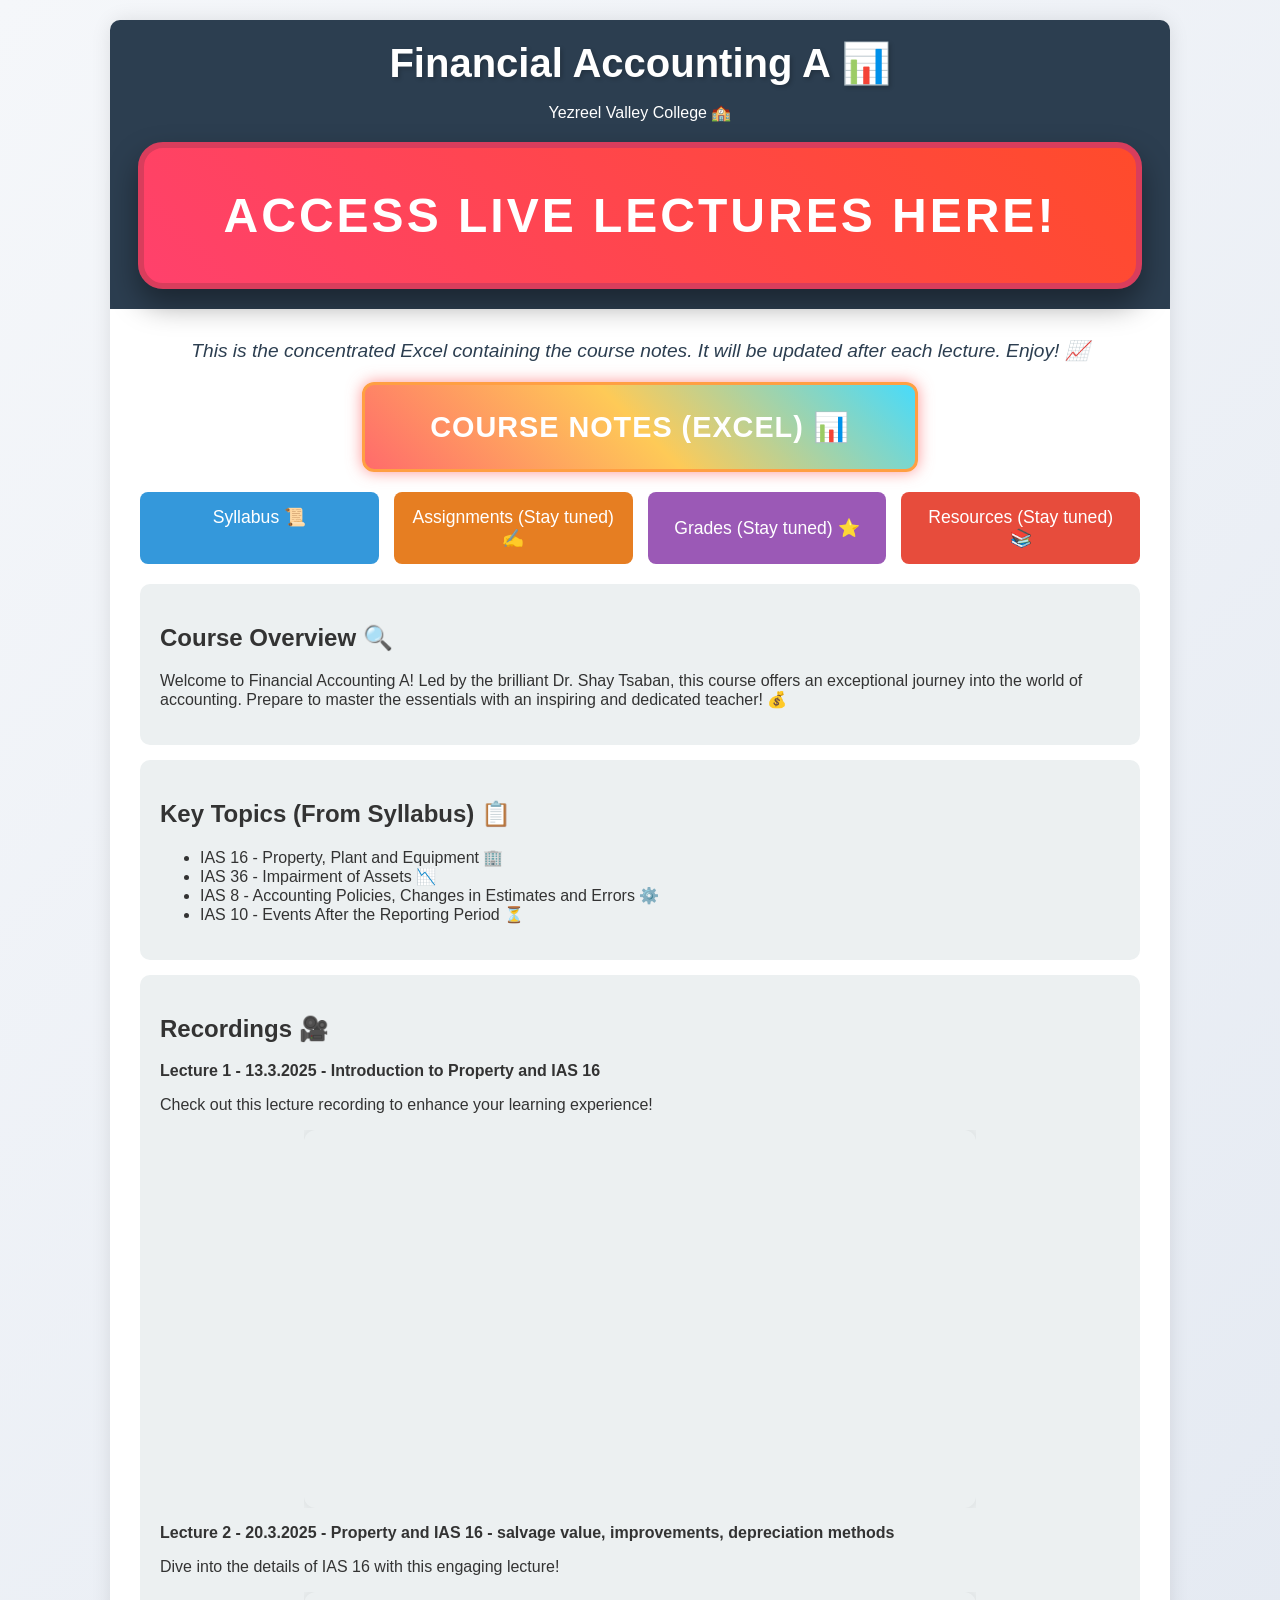
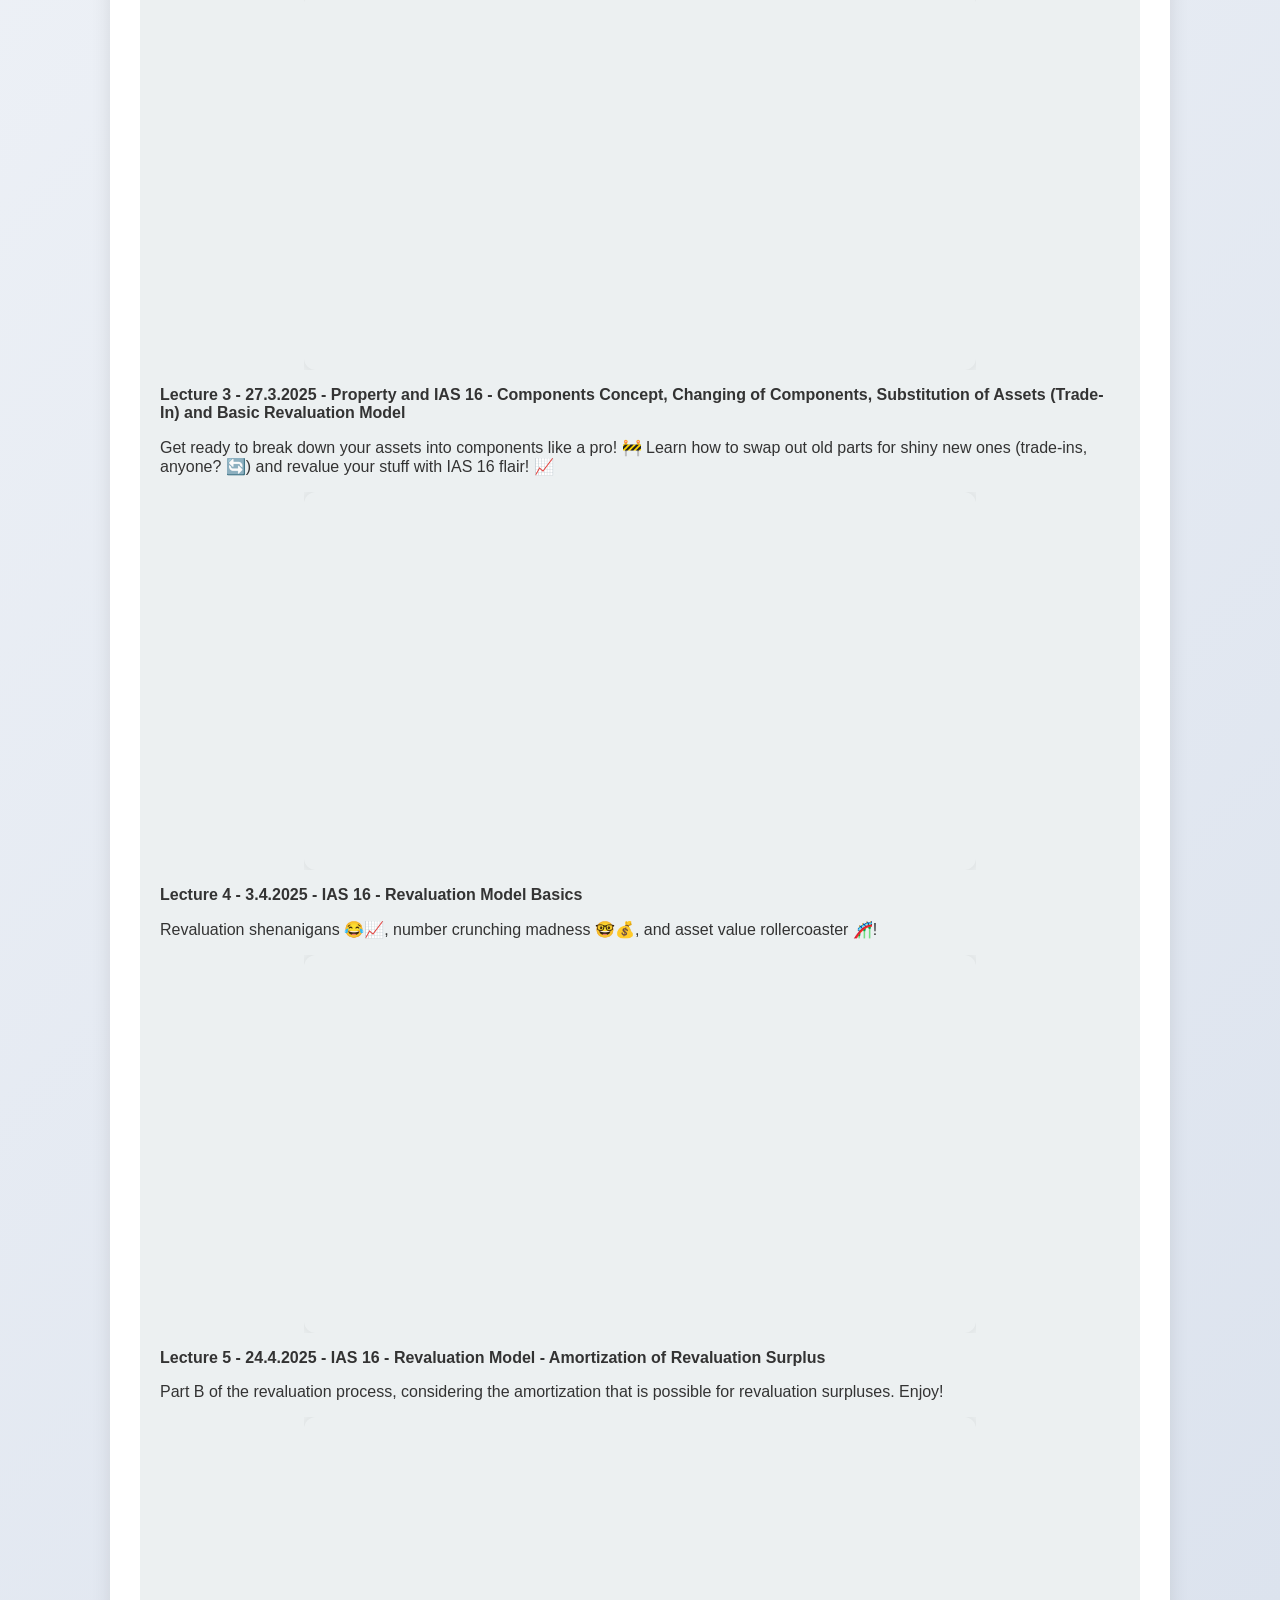
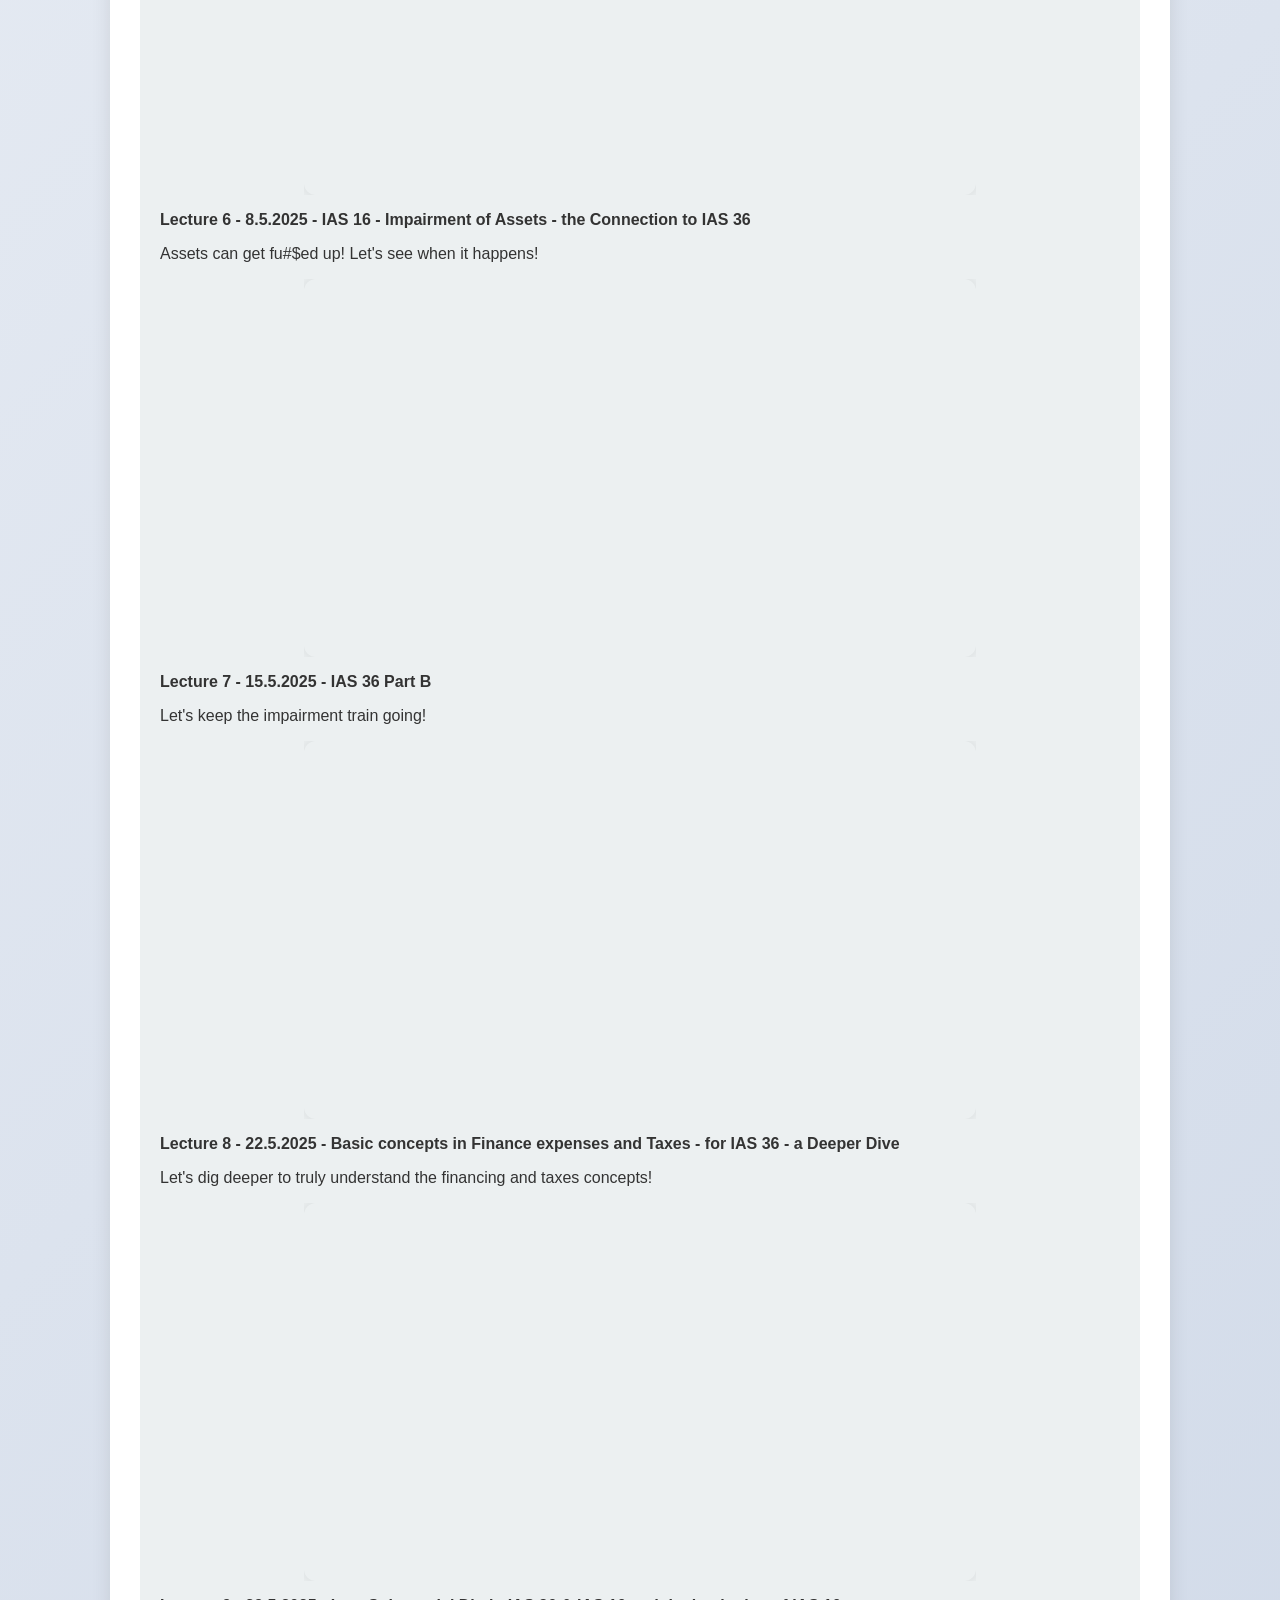
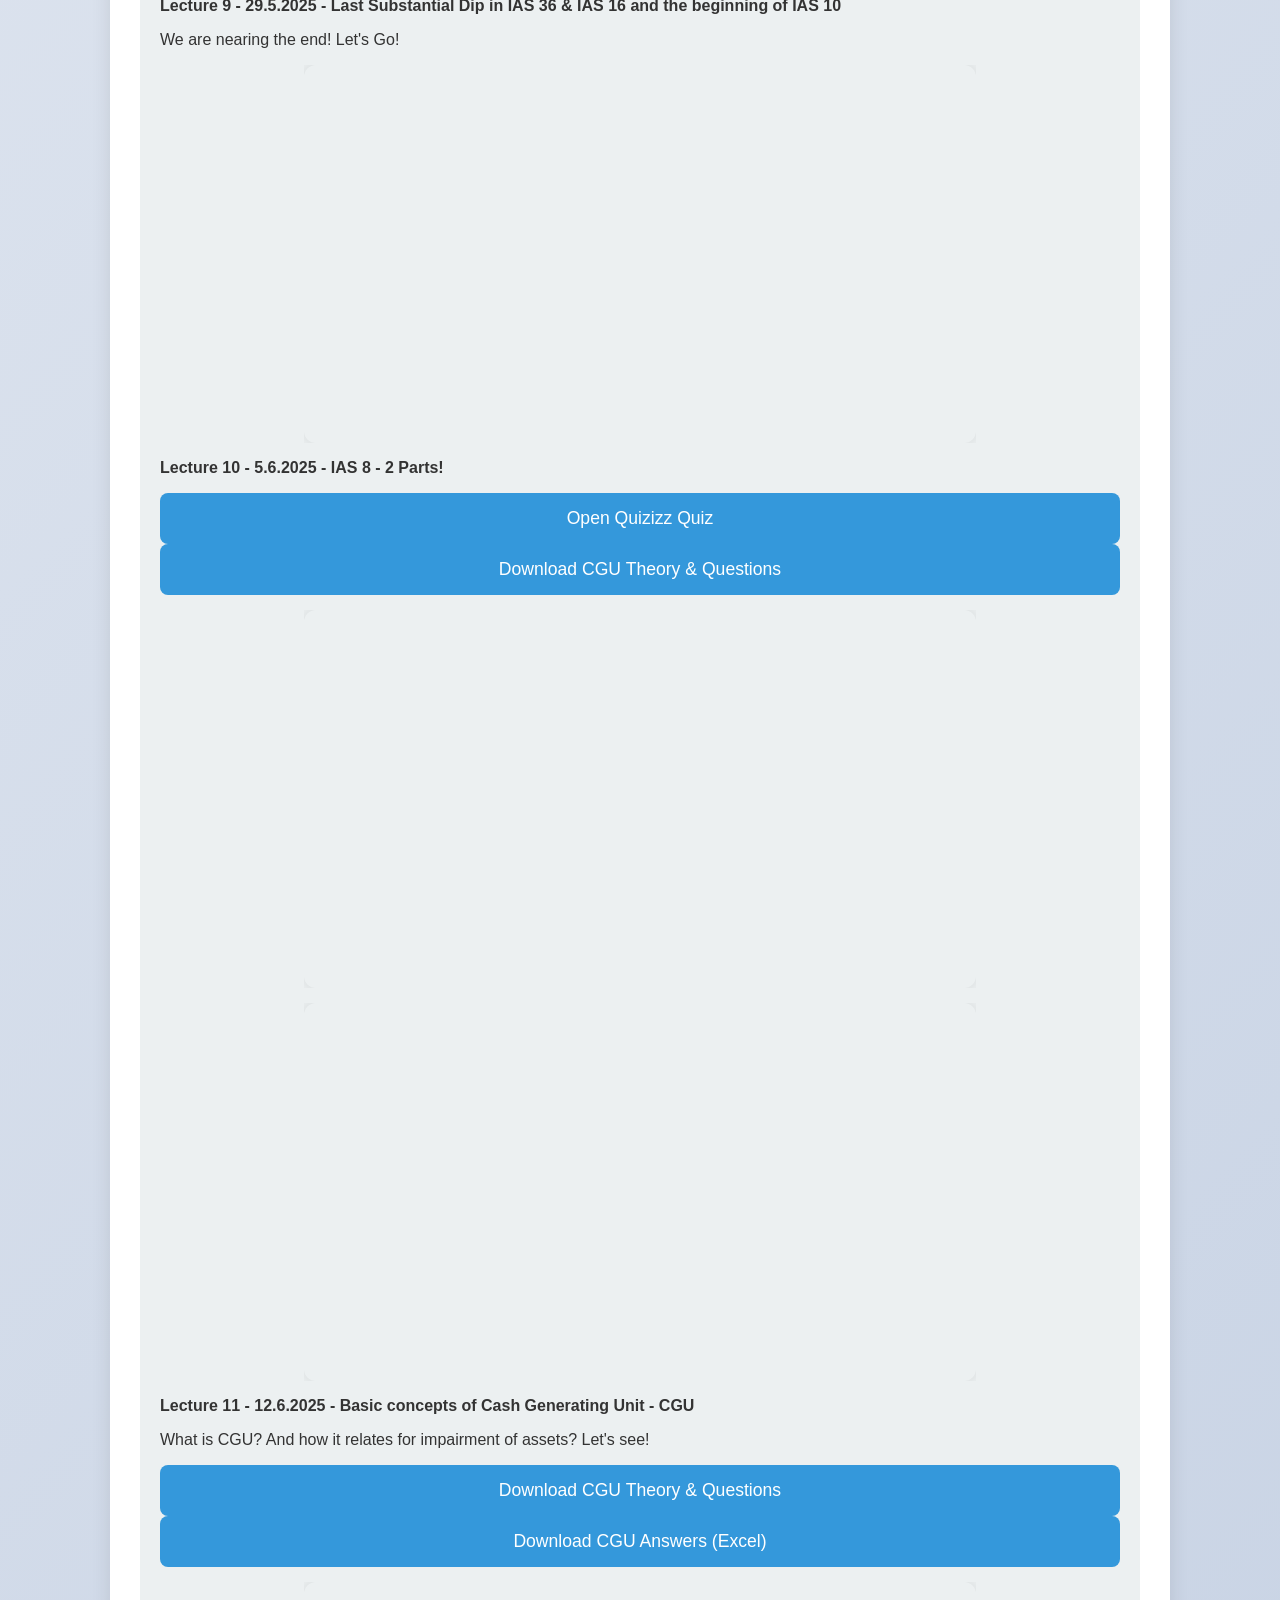
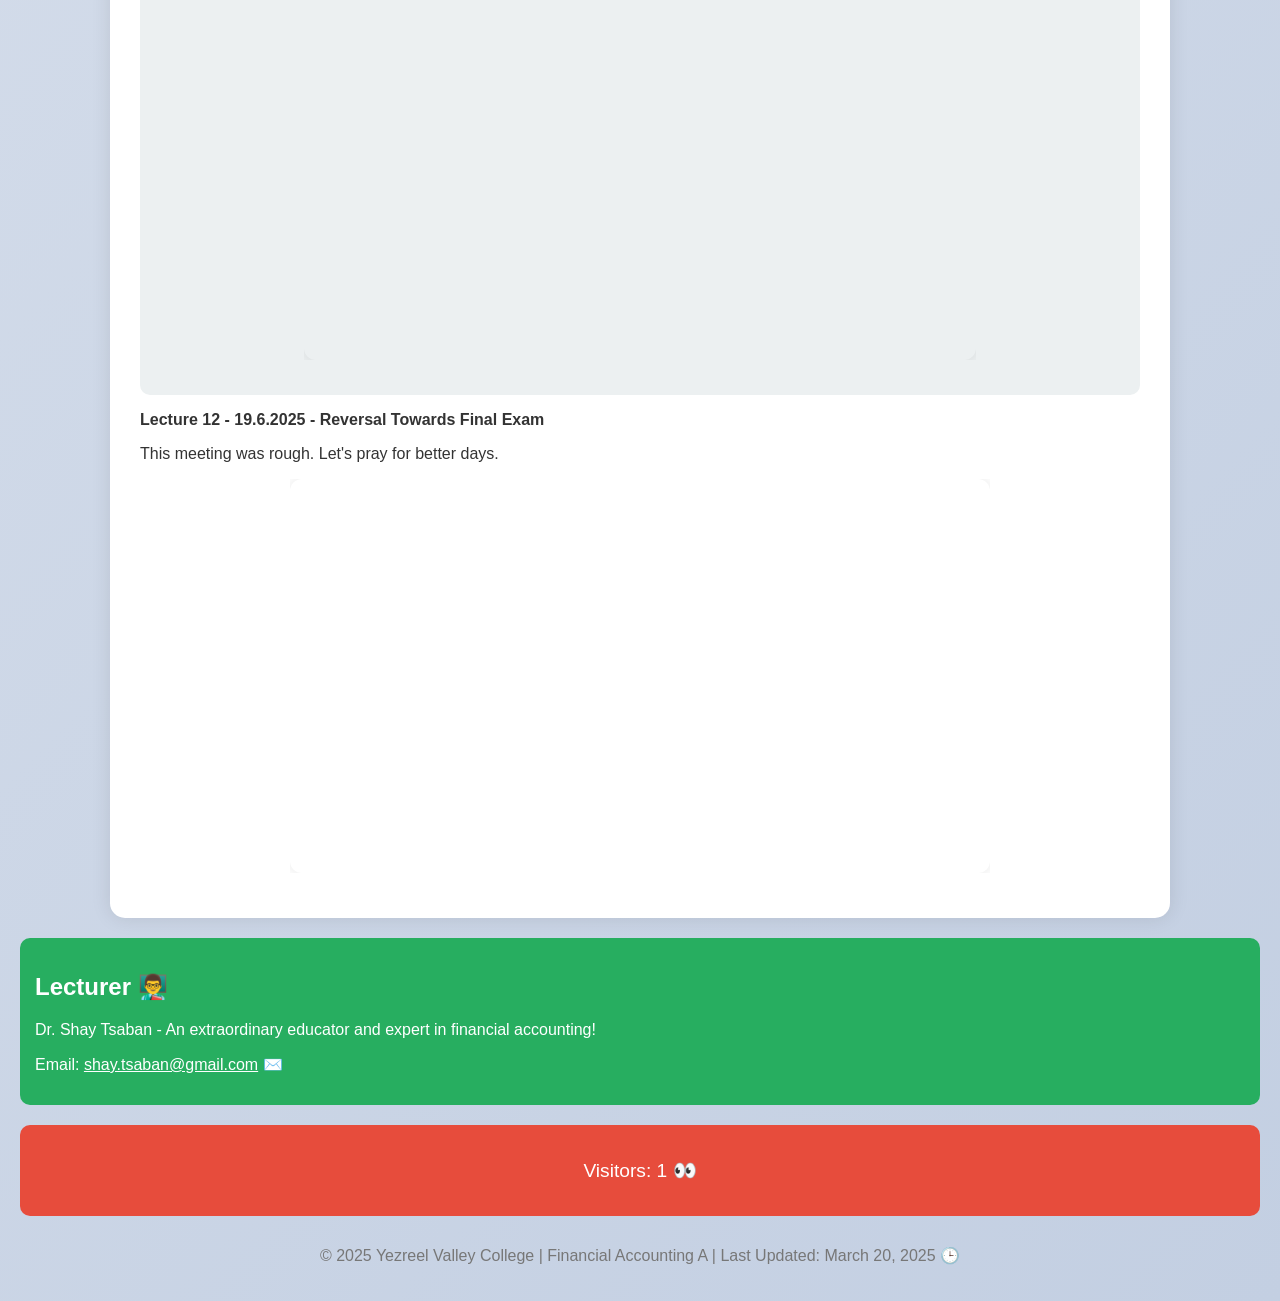
==== commit 9f479884: "Update index.html" ====
--- a/index.html
+++ b/index.html
@@ -309,6 +309,11 @@
       <div class="video-container"><iframe src="https://www.youtube.com/embed/0mB-JazwRTM" frameborder="0" allowfullscreen></iframe></div>
     </div>
 
+      <p><strong>Lecture 12 - 19.6.2025 - Reversal Towards Final Exam </strong></p>
+      <p>This meeting was rough. Let's pray for better days.</p>
+      <div class="video-container"><iframe src="https://www.youtube.com/embed/qb38cLC2Dgk" frameborder="0" allowfullscreen></iframe></div>
+    </div>
+
     <div class="lecturer-info">
       <h2>Lecturer 👨‍🏫</h2>
       <p>Dr. Shay Tsaban - An extraordinary educator and expert in financial accounting!</p>
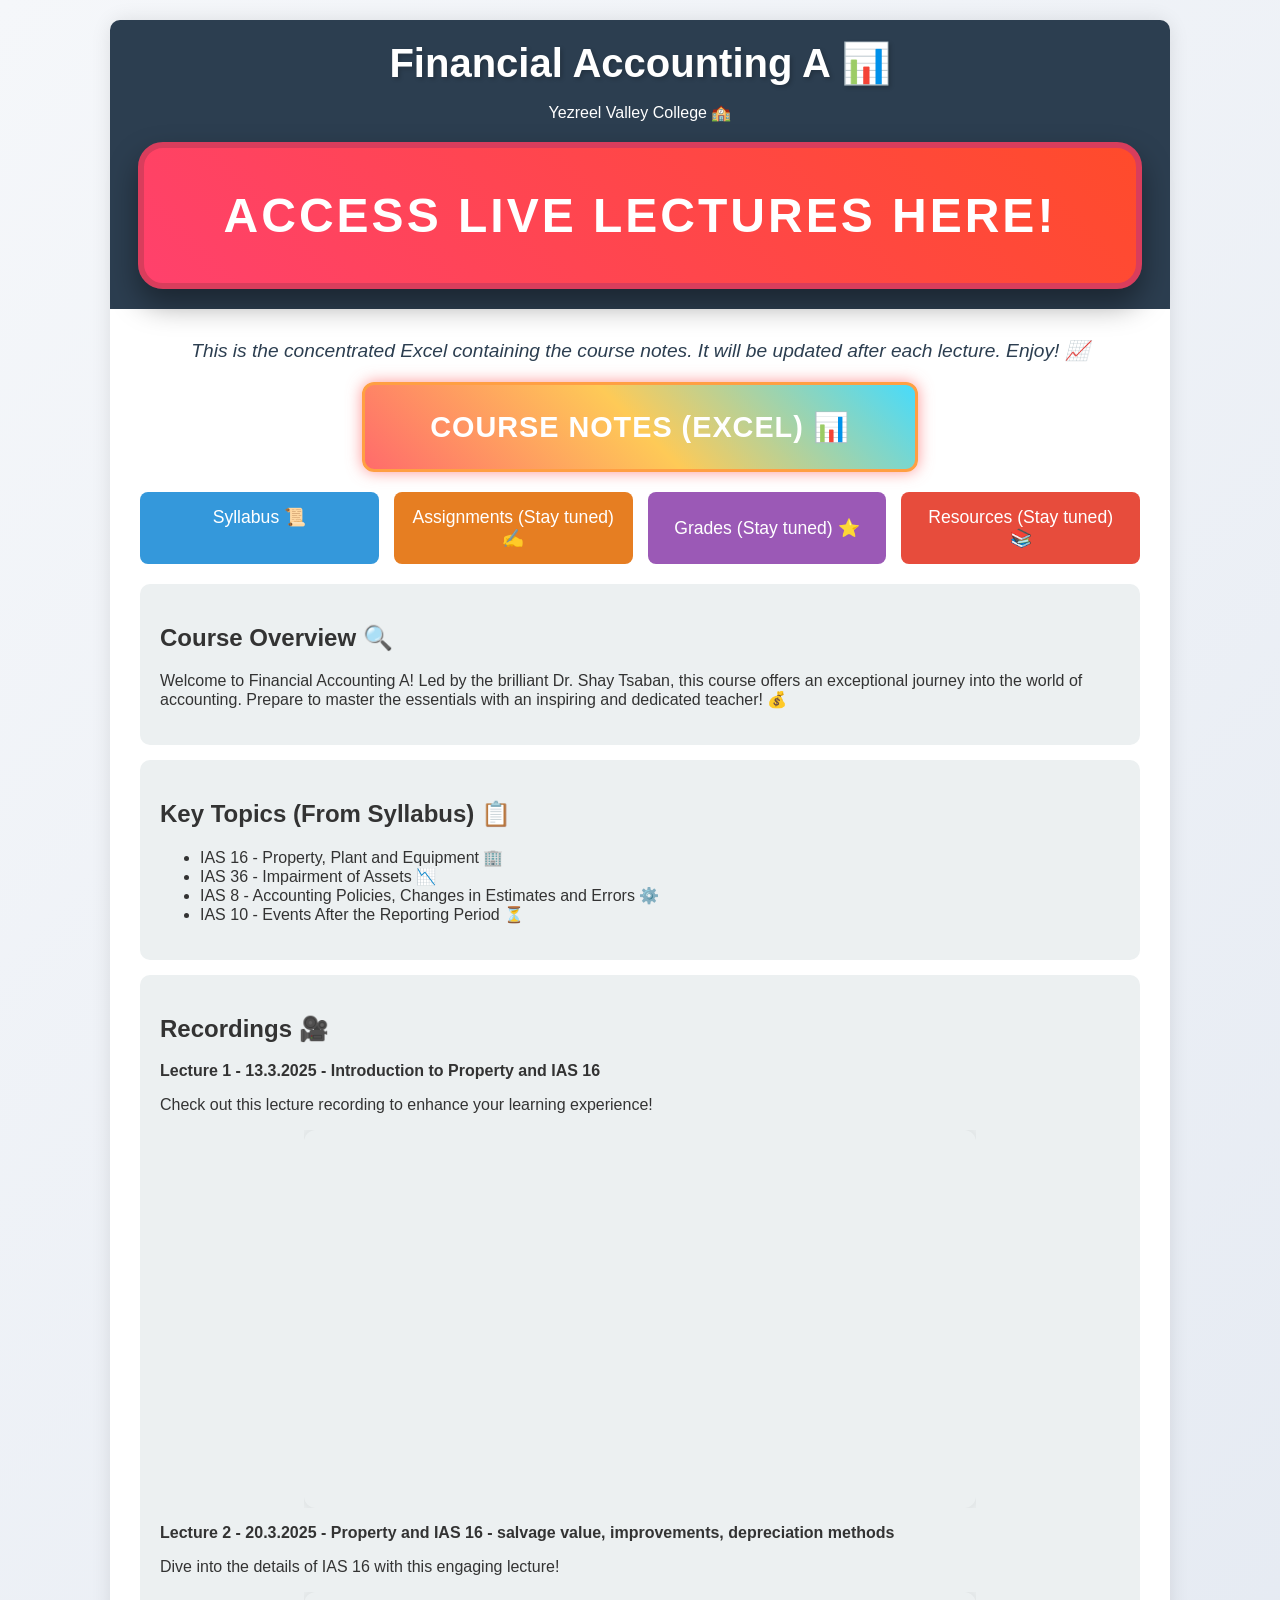
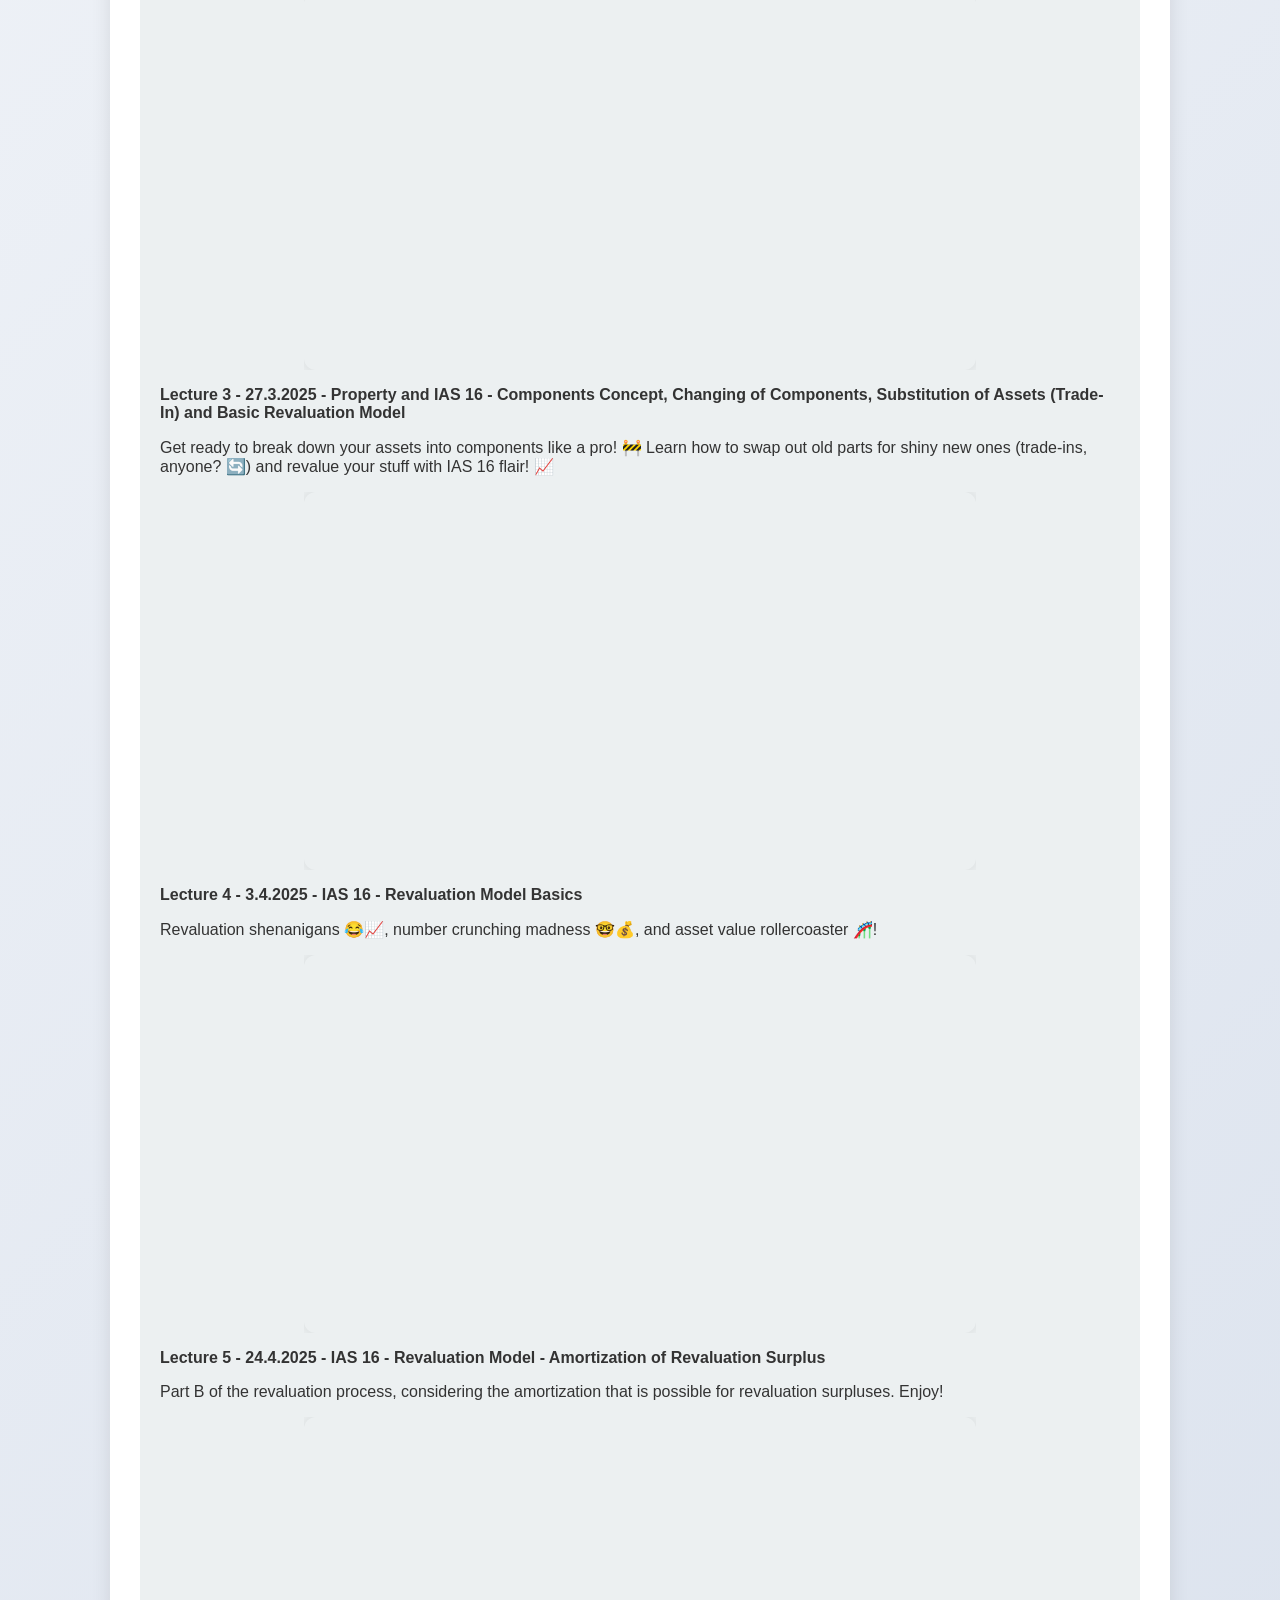
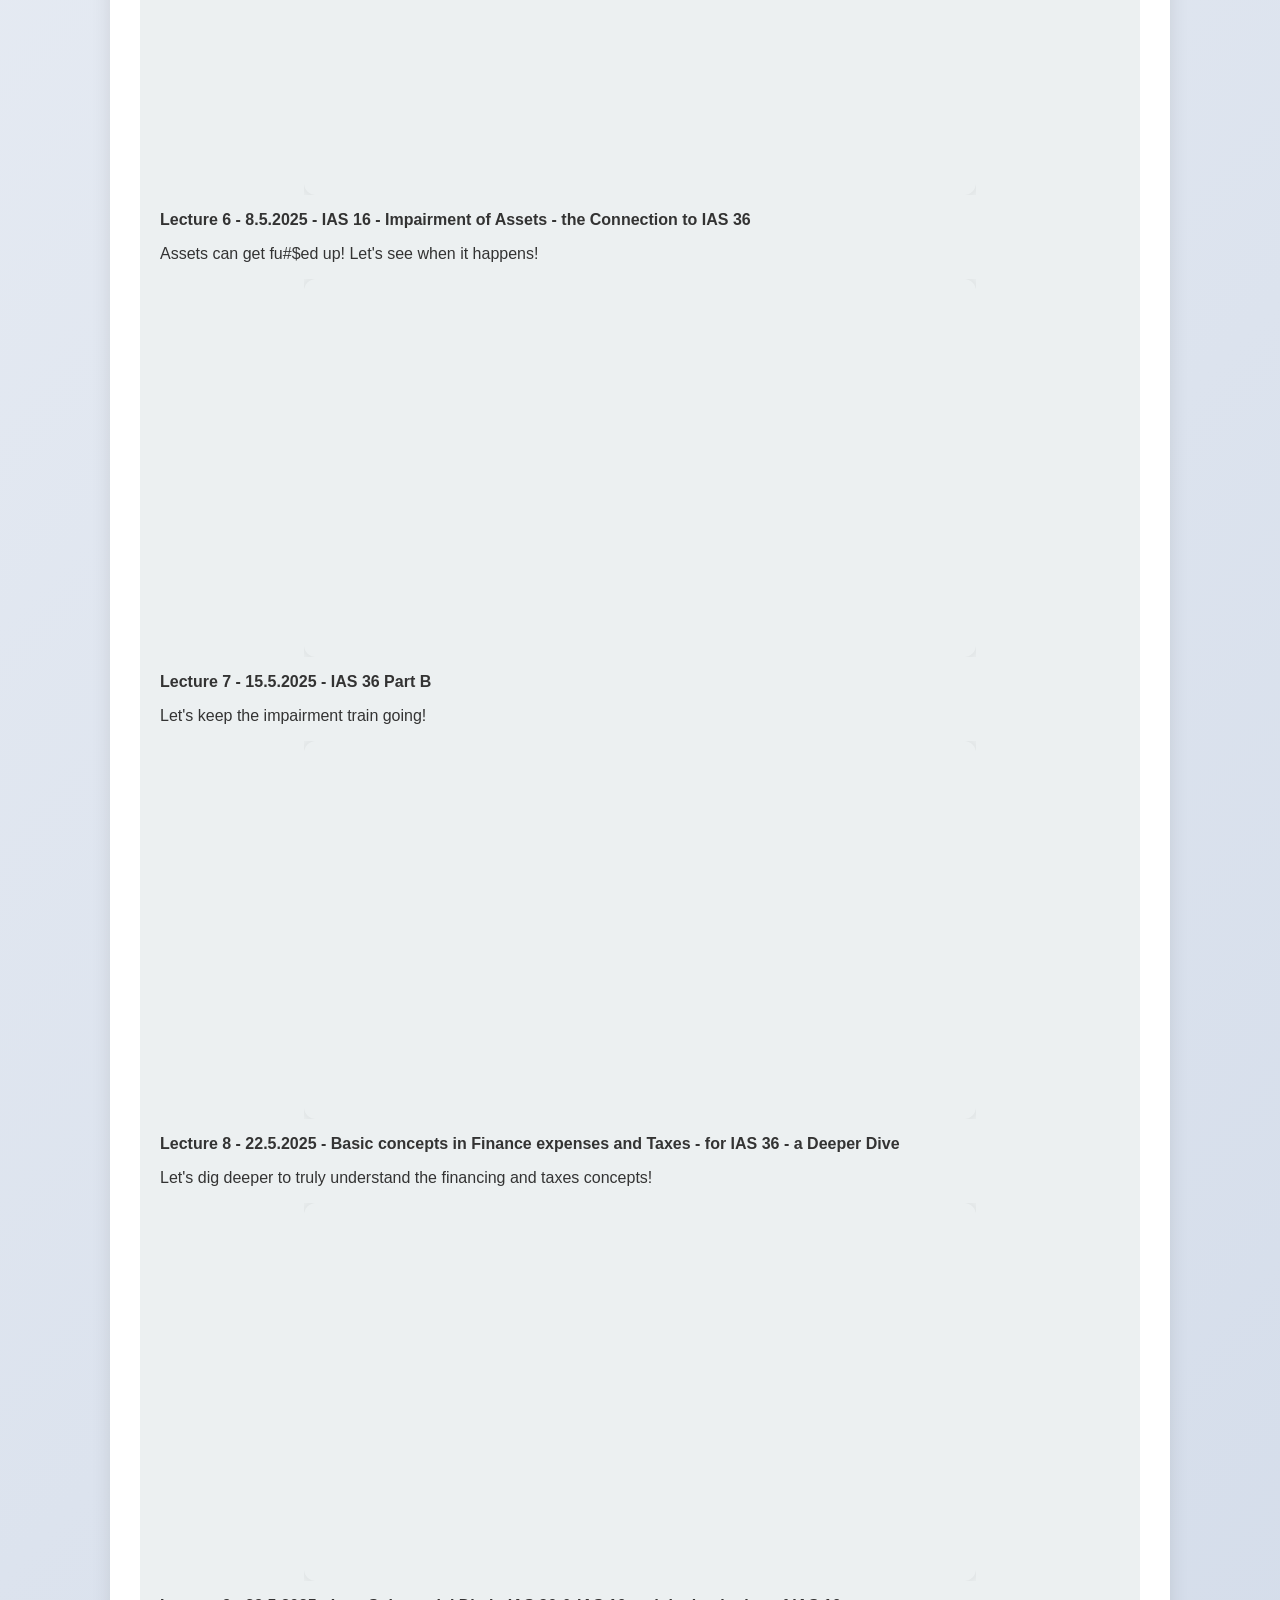
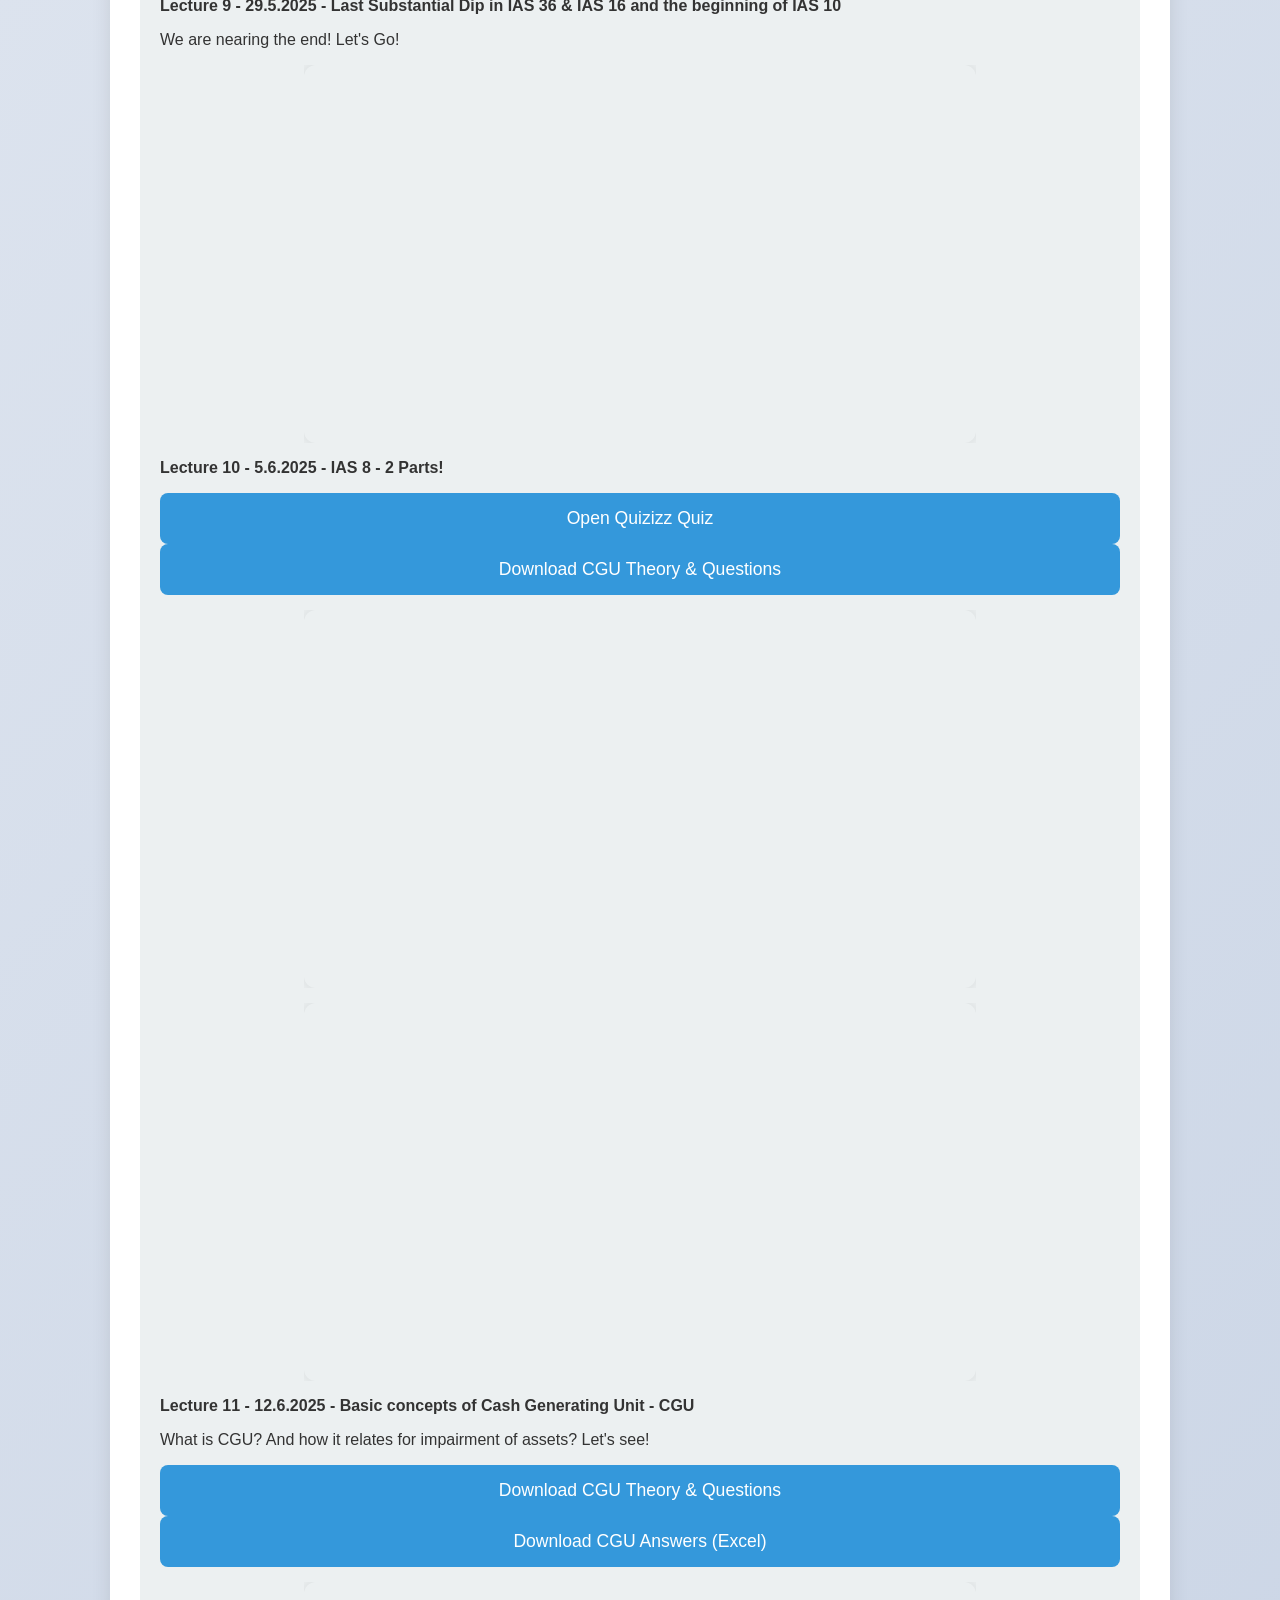
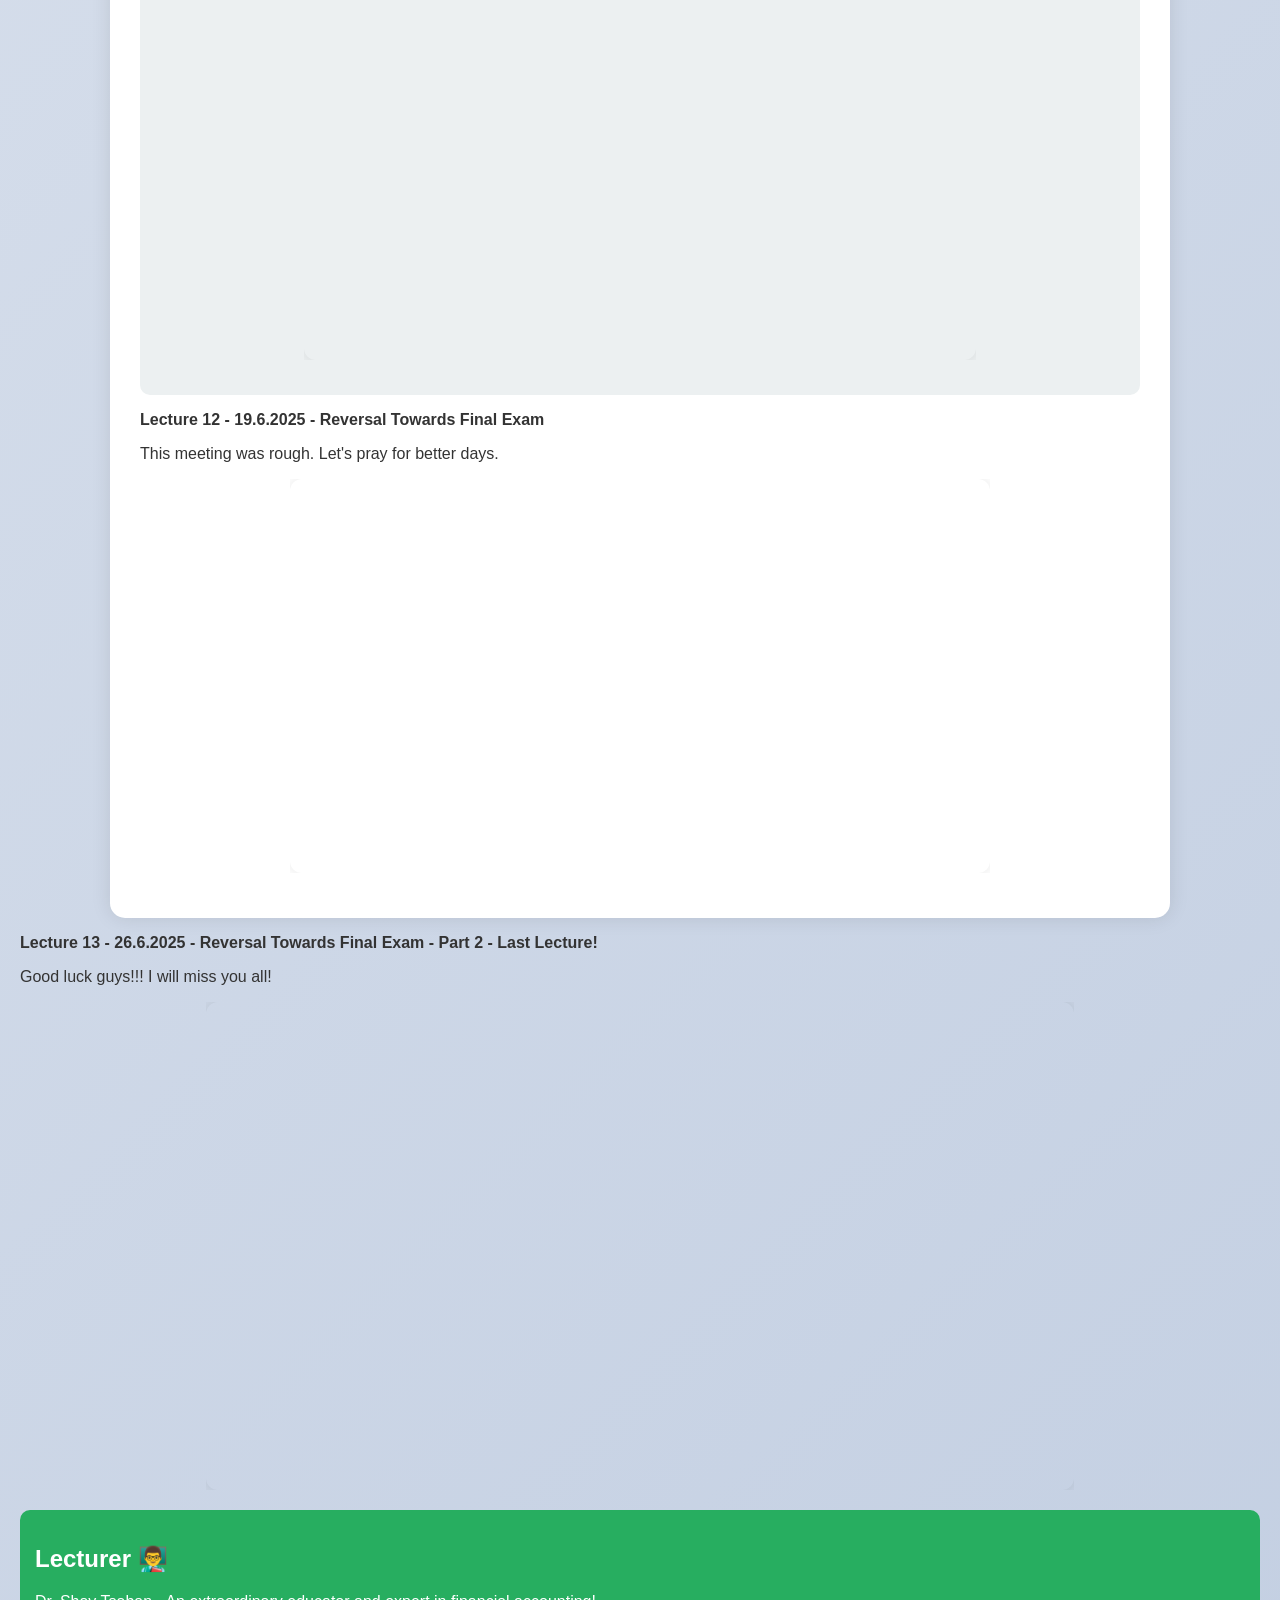
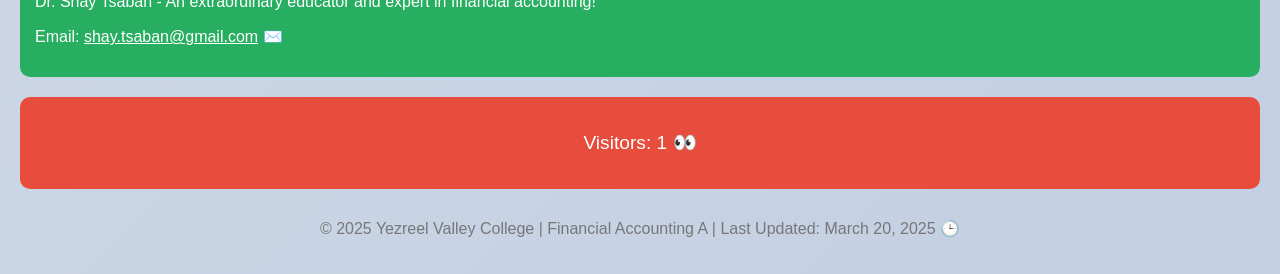
==== commit 2108b5fd: "Update index.html" ====
--- a/index.html
+++ b/index.html
@@ -314,6 +314,11 @@
       <div class="video-container"><iframe src="https://www.youtube.com/embed/qb38cLC2Dgk" frameborder="0" allowfullscreen></iframe></div>
     </div>
 
+      <p><strong>Lecture 13 - 26.6.2025 - Reversal Towards Final Exam - Part 2 - Last Lecture! </strong></p>
+      <p>Good luck guys!!! I will miss you all! </p>
+      <div class="video-container"><iframe src="https://www.youtube.com/embed/Ku_yHxEXJSo" frameborder="0" allowfullscreen></iframe></div>
+    </div>
+
     <div class="lecturer-info">
       <h2>Lecturer 👨‍🏫</h2>
       <p>Dr. Shay Tsaban - An extraordinary educator and expert in financial accounting!</p>
